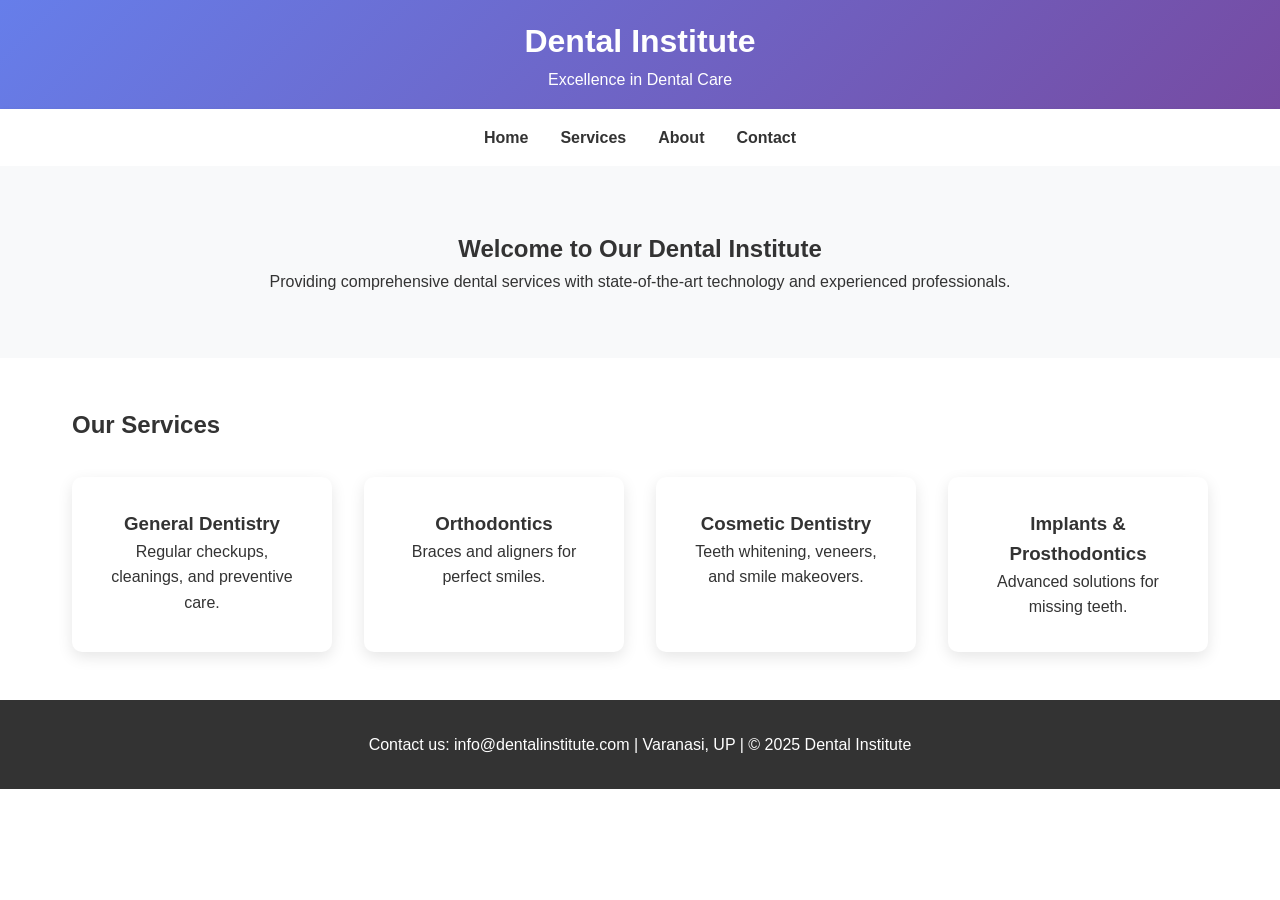
==== index.html @ cafbfbe1 "Create index.html" ====
<!DOCTYPE html>
<html lang="en">
<head>
    <meta charset="UTF-8">
    <meta name="viewport" content="width=device-width, initial-scale=1.0">
    <title>Dental Institute - Professional Care</title>
    <style>
        * { margin: 0; padding: 0; box-sizing: border-box; }
        body { font-family: Arial, sans-serif; line-height: 1.6; color: #333; }
        header { background: linear-gradient(135deg, #667eea 0%, #764ba2 100%); color: white; padding: 1rem 0; text-align: center; }
        nav { background: #fff; padding: 1rem; box-shadow: 0 2px 5px rgba(0,0,0,0.1); }
        nav ul { list-style: none; display: flex; justify-content: center; flex-wrap: wrap; }
        nav li { margin: 0 1rem; }
        nav a { color: #333; text-decoration: none; font-weight: bold; }
        .hero { background: #f8f9fa; padding: 4rem 2rem; text-align: center; }
        .services { padding: 3rem 2rem; max-width: 1200px; margin: 0 auto; }
        .service-grid { display: grid; grid-template-columns: repeat(auto-fit, minmax(250px, 1fr)); gap: 2rem; margin-top: 2rem; }
        .service-card { background: white; padding: 2rem; border-radius: 10px; box-shadow: 0 5px 15px rgba(0,0,0,0.1); text-align: center; }
        footer { background: #333; color: white; text-align: center; padding: 2rem; }
        @media (max-width: 768px) { nav ul { flex-direction: column; } }
    </style>
</head>
<body>
    <header>
        <h1>Dental Institute</h1>
        <p>Excellence in Dental Care</p>
    </header>
    <nav>
        <ul>
            <li><a href="#home">Home</a></li>
            <li><a href="#services">Services</a></li>
            <li><a href="#about">About</a></li>
            <li><a href="#contact">Contact</a></li>
        </ul>
    </nav>
    <section id="home" class="hero">
        <h2>Welcome to Our Dental Institute</h2>
        <p>Providing comprehensive dental services with state-of-the-art technology and experienced professionals.</p>
    </section>
    <section id="services" class="services">
        <h2>Our Services</h2>
        <div class="service-grid">
            <div class="service-card">
                <h3>General Dentistry</h3>
                <p>Regular checkups, cleanings, and preventive care.</p>
            </div>
            <div class="service-card">
                <h3>Orthodontics</h3>
                <p>Braces and aligners for perfect smiles.</p>
            </div>
            <div class="service-card">
                <h3>Cosmetic Dentistry</h3>
                <p>Teeth whitening, veneers, and smile makeovers.</p>
            </div>
            <div class="service-card">
                <h3>Implants & Prosthodontics</h3>
                <p>Advanced solutions for missing teeth.</p>
            </div>
        </div>
    </section>
    <footer id="contact">
        <p>Contact us: info@dentalinstitute.com | Varanasi, UP | &copy; 2025 Dental Institute</p>
    </footer>
</body>
</html>
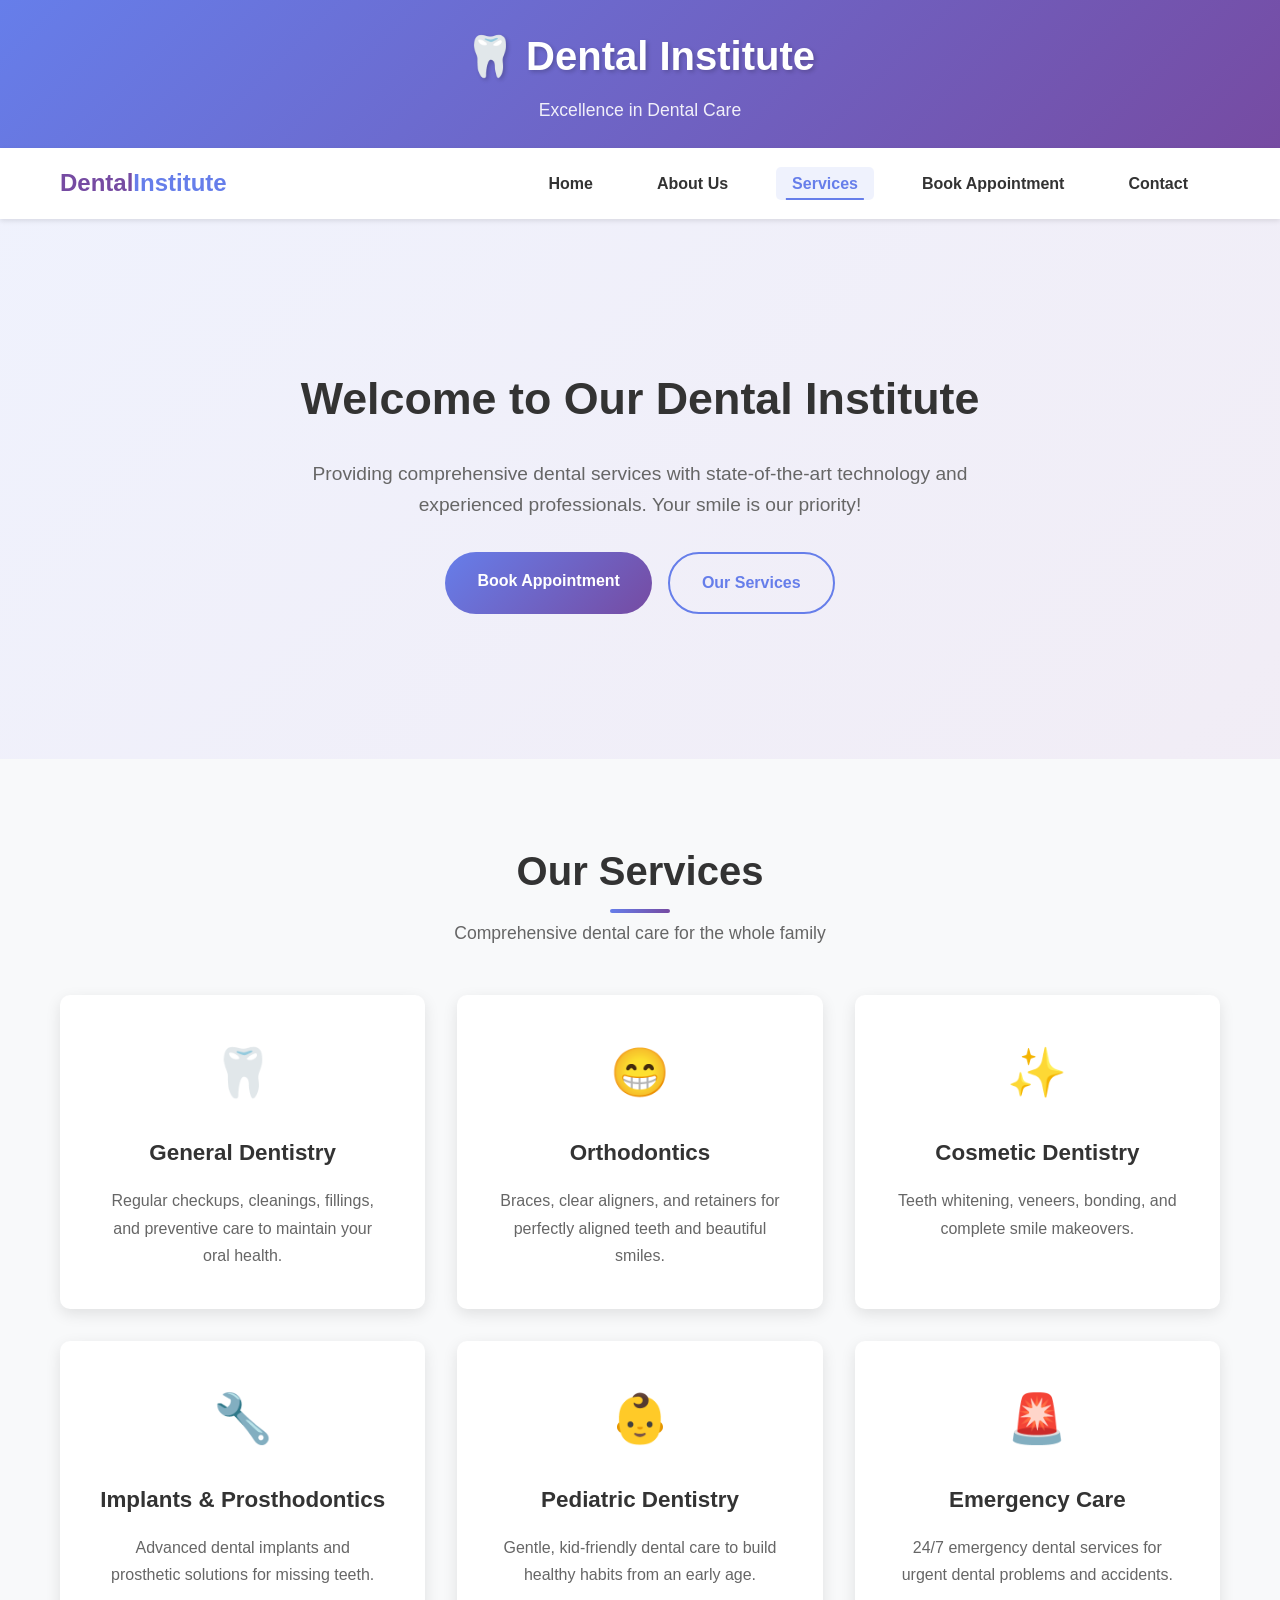
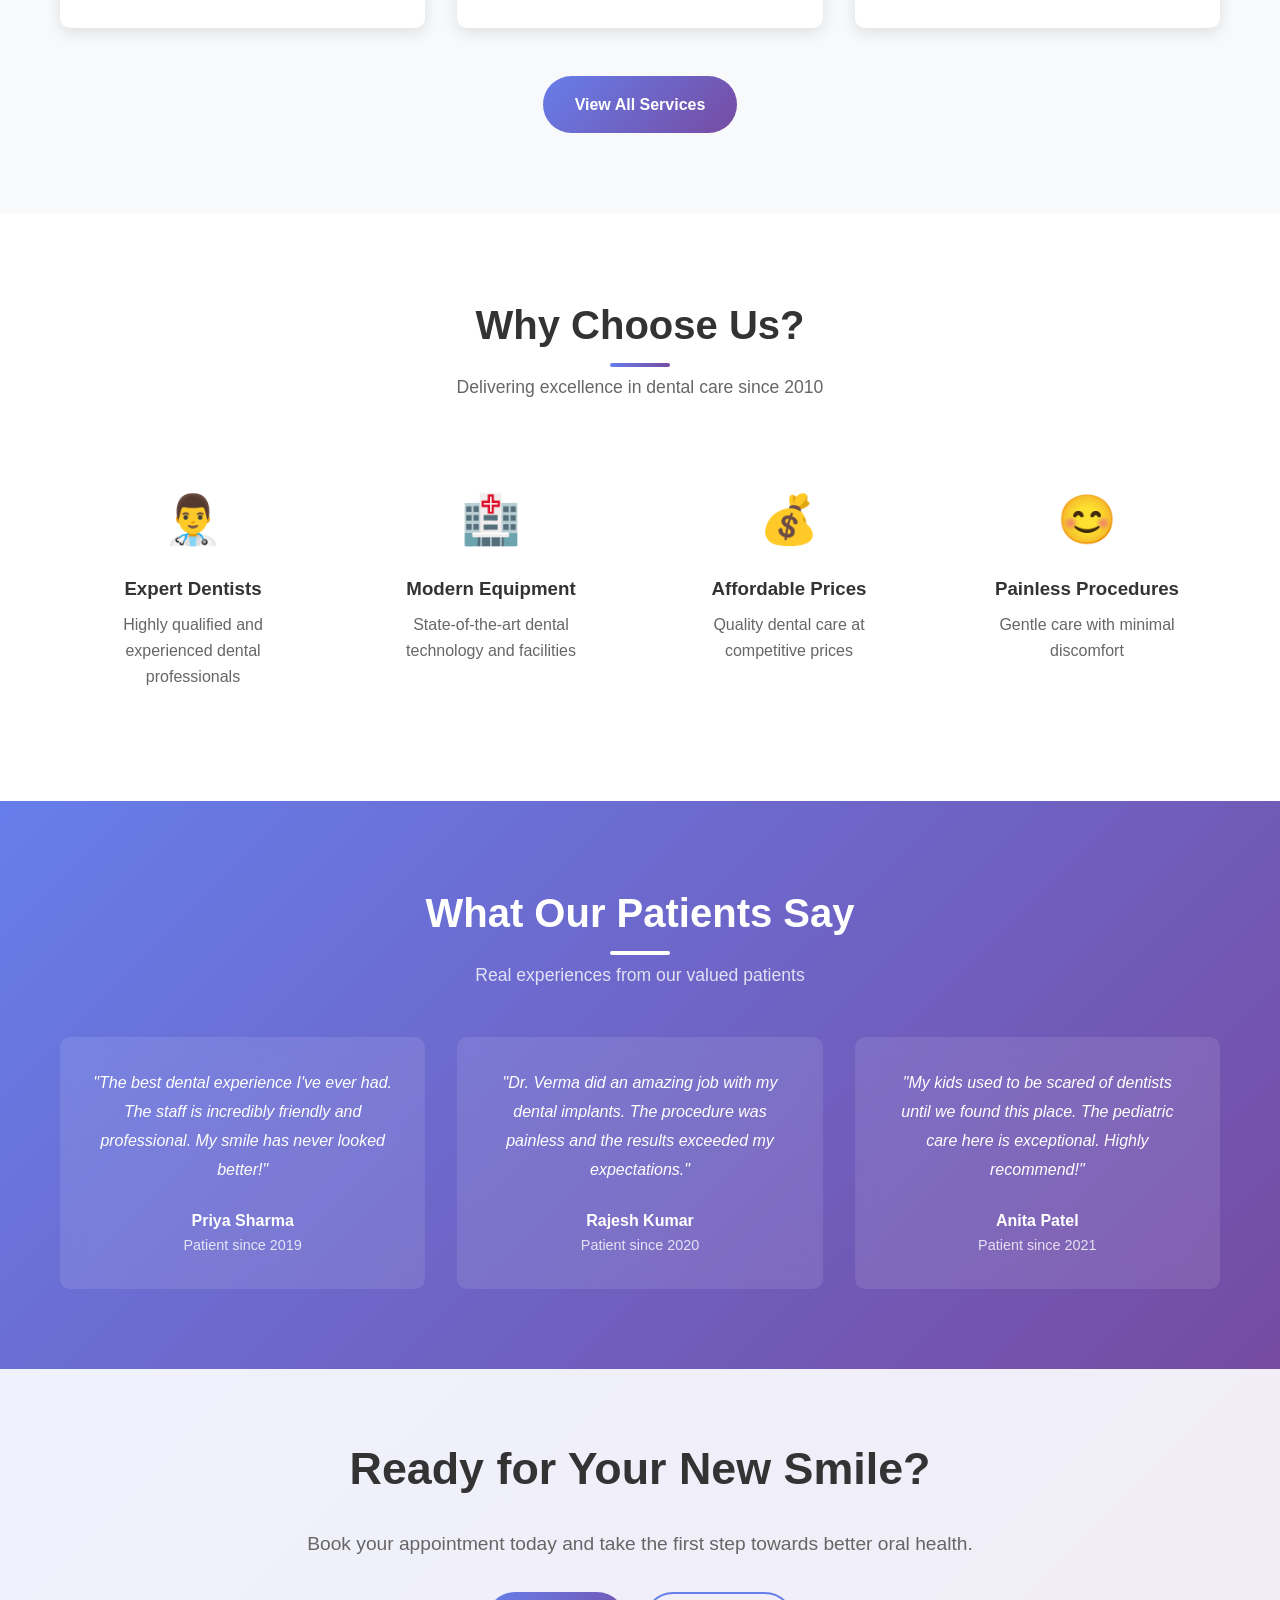
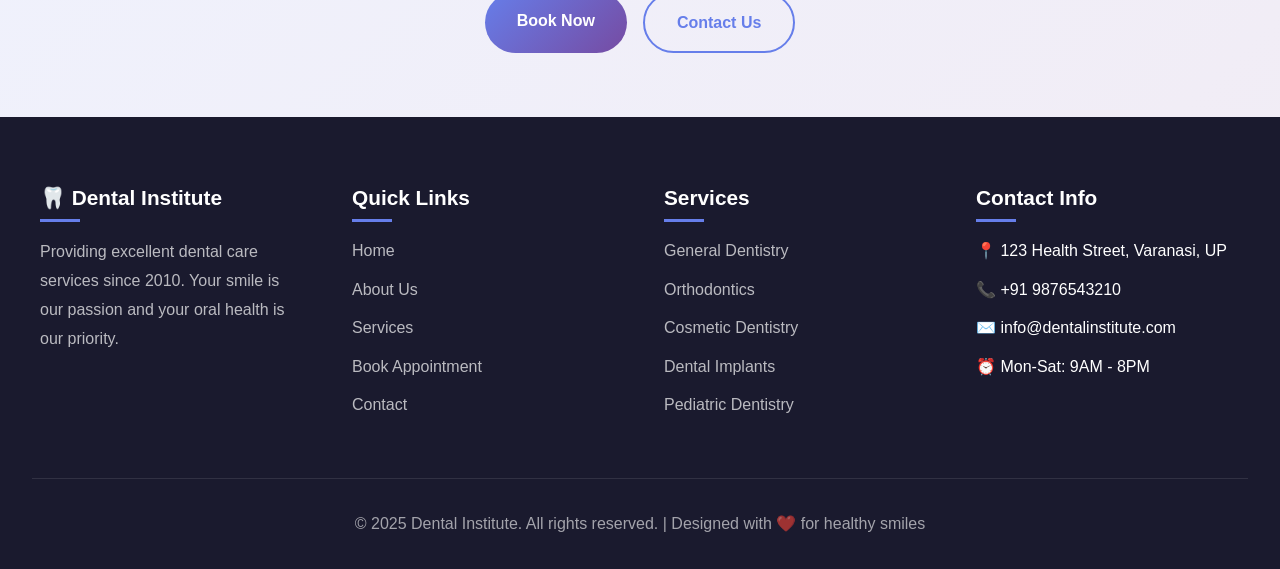
==== commit f9c33795: "feat: Build complete Dental Institute web application This commit adds the complete implementation o" ====
--- a/index.html
+++ b/index.html
@@ -3,63 +3,209 @@
 <head>
     <meta charset="UTF-8">
     <meta name="viewport" content="width=device-width, initial-scale=1.0">
+    <meta name="description" content="Dental Institute - Professional dental care services in Varanasi. Offering general dentistry, orthodontics, cosmetic dentistry, and more.">
+    <meta name="keywords" content="dental, dentist, dental care, teeth, orthodontics, Varanasi, dental clinic">
+    <meta name="author" content="Dental Institute">
     <title>Dental Institute - Professional Care</title>
-    <style>
-        * { margin: 0; padding: 0; box-sizing: border-box; }
-        body { font-family: Arial, sans-serif; line-height: 1.6; color: #333; }
-        header { background: linear-gradient(135deg, #667eea 0%, #764ba2 100%); color: white; padding: 1rem 0; text-align: center; }
-        nav { background: #fff; padding: 1rem; box-shadow: 0 2px 5px rgba(0,0,0,0.1); }
-        nav ul { list-style: none; display: flex; justify-content: center; flex-wrap: wrap; }
-        nav li { margin: 0 1rem; }
-        nav a { color: #333; text-decoration: none; font-weight: bold; }
-        .hero { background: #f8f9fa; padding: 4rem 2rem; text-align: center; }
-        .services { padding: 3rem 2rem; max-width: 1200px; margin: 0 auto; }
-        .service-grid { display: grid; grid-template-columns: repeat(auto-fit, minmax(250px, 1fr)); gap: 2rem; margin-top: 2rem; }
-        .service-card { background: white; padding: 2rem; border-radius: 10px; box-shadow: 0 5px 15px rgba(0,0,0,0.1); text-align: center; }
-        footer { background: #333; color: white; text-align: center; padding: 2rem; }
-        @media (max-width: 768px) { nav ul { flex-direction: column; } }
-    </style>
+    <link rel="icon" type="image/svg+xml" href="favicon.svg">
+    <link rel="stylesheet" href="css/style.css">
 </head>
 <body>
+    <!-- Header -->
     <header>
-        <h1>Dental Institute</h1>
-        <p>Excellence in Dental Care</p>
+        <div class="container">
+            <h1>🦷 Dental Institute</h1>
+            <p>Excellence in Dental Care</p>
+        </div>
     </header>
+
+    <!-- Navigation -->
     <nav>
-        <ul>
-            <li><a href="#home">Home</a></li>
-            <li><a href="#services">Services</a></li>
-            <li><a href="#about">About</a></li>
-            <li><a href="#contact">Contact</a></li>
-        </ul>
+        <div class="container">
+            <div class="nav-brand">
+                <span>Dental</span>Institute
+            </div>
+            <div class="menu-toggle">
+                <span></span>
+                <span></span>
+                <span></span>
+            </div>
+            <ul>
+                <li><a href="index.html" class="active">Home</a></li>
+                <li><a href="about.html">About Us</a></li>
+                <li><a href="services.html">Services</a></li>
+                <li><a href="appointments.html">Book Appointment</a></li>
+                <li><a href="contact.html">Contact</a></li>
+            </ul>
+        </div>
     </nav>
+
+    <!-- Hero Section -->
     <section id="home" class="hero">
         <h2>Welcome to Our Dental Institute</h2>
-        <p>Providing comprehensive dental services with state-of-the-art technology and experienced professionals.</p>
-    </section>
+        <p>Providing comprehensive dental services with state-of-the-art technology and experienced professionals. Your smile is our priority!</p>
+        <div class="hero-buttons">
+            <a href="appointments.html" class="btn btn-primary">Book Appointment</a>
+            <a href="services.html" class="btn btn-secondary">Our Services</a>
+        </div>
+    </section>
+
+    <!-- Services Preview -->
     <section id="services" class="services">
-        <h2>Our Services</h2>
-        <div class="service-grid">
-            <div class="service-card">
-                <h3>General Dentistry</h3>
-                <p>Regular checkups, cleanings, and preventive care.</p>
-            </div>
-            <div class="service-card">
-                <h3>Orthodontics</h3>
-                <p>Braces and aligners for perfect smiles.</p>
-            </div>
-            <div class="service-card">
-                <h3>Cosmetic Dentistry</h3>
-                <p>Teeth whitening, veneers, and smile makeovers.</p>
-            </div>
-            <div class="service-card">
-                <h3>Implants & Prosthodontics</h3>
-                <p>Advanced solutions for missing teeth.</p>
-            </div>
-        </div>
-    </section>
-    <footer id="contact">
-        <p>Contact us: info@dentalinstitute.com | Varanasi, UP | &copy; 2025 Dental Institute</p>
+        <div class="container">
+            <div class="section-title">
+                <h2>Our Services</h2>
+                <p>Comprehensive dental care for the whole family</p>
+            </div>
+            <div class="service-grid">
+                <div class="service-card animate-on-scroll">
+                    <div class="service-icon">🦷</div>
+                    <h3>General Dentistry</h3>
+                    <p>Regular checkups, cleanings, fillings, and preventive care to maintain your oral health.</p>
+                </div>
+                <div class="service-card animate-on-scroll">
+                    <div class="service-icon">😁</div>
+                    <h3>Orthodontics</h3>
+                    <p>Braces, clear aligners, and retainers for perfectly aligned teeth and beautiful smiles.</p>
+                </div>
+                <div class="service-card animate-on-scroll">
+                    <div class="service-icon">✨</div>
+                    <h3>Cosmetic Dentistry</h3>
+                    <p>Teeth whitening, veneers, bonding, and complete smile makeovers.</p>
+                </div>
+                <div class="service-card animate-on-scroll">
+                    <div class="service-icon">🔧</div>
+                    <h3>Implants & Prosthodontics</h3>
+                    <p>Advanced dental implants and prosthetic solutions for missing teeth.</p>
+                </div>
+                <div class="service-card animate-on-scroll">
+                    <div class="service-icon">👶</div>
+                    <h3>Pediatric Dentistry</h3>
+                    <p>Gentle, kid-friendly dental care to build healthy habits from an early age.</p>
+                </div>
+                <div class="service-card animate-on-scroll">
+                    <div class="service-icon">🚨</div>
+                    <h3>Emergency Care</h3>
+                    <p>24/7 emergency dental services for urgent dental problems and accidents.</p>
+                </div>
+            </div>
+            <div class="text-center mt-3">
+                <a href="services.html" class="btn btn-primary">View All Services</a>
+            </div>
+        </div>
+    </section>
+
+    <!-- Features Section -->
+    <section class="features">
+        <div class="container">
+            <div class="section-title">
+                <h2>Why Choose Us?</h2>
+                <p>Delivering excellence in dental care since 2010</p>
+            </div>
+            <div class="features-grid">
+                <div class="feature-item animate-on-scroll">
+                    <div class="feature-icon">👨‍⚕️</div>
+                    <h3>Expert Dentists</h3>
+                    <p>Highly qualified and experienced dental professionals</p>
+                </div>
+                <div class="feature-item animate-on-scroll">
+                    <div class="feature-icon">🏥</div>
+                    <h3>Modern Equipment</h3>
+                    <p>State-of-the-art dental technology and facilities</p>
+                </div>
+                <div class="feature-item animate-on-scroll">
+                    <div class="feature-icon">💰</div>
+                    <h3>Affordable Prices</h3>
+                    <p>Quality dental care at competitive prices</p>
+                </div>
+                <div class="feature-item animate-on-scroll">
+                    <div class="feature-icon">😊</div>
+                    <h3>Painless Procedures</h3>
+                    <p>Gentle care with minimal discomfort</p>
+                </div>
+            </div>
+        </div>
+    </section>
+
+    <!-- Testimonials -->
+    <section class="testimonials">
+        <div class="container">
+            <div class="section-title">
+                <h2>What Our Patients Say</h2>
+                <p>Real experiences from our valued patients</p>
+            </div>
+            <div class="testimonial-grid">
+                <div class="testimonial-card animate-on-scroll">
+                    <p>"The best dental experience I've ever had. The staff is incredibly friendly and professional. My smile has never looked better!"</p>
+                    <div class="testimonial-author">Priya Sharma</div>
+                    <div class="testimonial-role">Patient since 2019</div>
+                </div>
+                <div class="testimonial-card animate-on-scroll">
+                    <p>"Dr. Verma did an amazing job with my dental implants. The procedure was painless and the results exceeded my expectations."</p>
+                    <div class="testimonial-author">Rajesh Kumar</div>
+                    <div class="testimonial-role">Patient since 2020</div>
+                </div>
+                <div class="testimonial-card animate-on-scroll">
+                    <p>"My kids used to be scared of dentists until we found this place. The pediatric care here is exceptional. Highly recommend!"</p>
+                    <div class="testimonial-author">Anita Patel</div>
+                    <div class="testimonial-role">Patient since 2021</div>
+                </div>
+            </div>
+        </div>
+    </section>
+
+    <!-- CTA Section -->
+    <section class="hero" style="min-height: auto; padding: 4rem 2rem;">
+        <h2>Ready for Your New Smile?</h2>
+        <p>Book your appointment today and take the first step towards better oral health.</p>
+        <div class="hero-buttons">
+            <a href="appointments.html" class="btn btn-primary">Book Now</a>
+            <a href="contact.html" class="btn btn-secondary">Contact Us</a>
+        </div>
+    </section>
+
+    <!-- Footer -->
+    <footer>
+        <div class="footer-content">
+            <div class="footer-section">
+                <h3>🦷 Dental Institute</h3>
+                <p>Providing excellent dental care services since 2010. Your smile is our passion and your oral health is our priority.</p>
+            </div>
+            <div class="footer-section">
+                <h3>Quick Links</h3>
+                <ul>
+                    <li><a href="index.html">Home</a></li>
+                    <li><a href="about.html">About Us</a></li>
+                    <li><a href="services.html">Services</a></li>
+                    <li><a href="appointments.html">Book Appointment</a></li>
+                    <li><a href="contact.html">Contact</a></li>
+                </ul>
+            </div>
+            <div class="footer-section">
+                <h3>Services</h3>
+                <ul>
+                    <li><a href="services.html">General Dentistry</a></li>
+                    <li><a href="services.html">Orthodontics</a></li>
+                    <li><a href="services.html">Cosmetic Dentistry</a></li>
+                    <li><a href="services.html">Dental Implants</a></li>
+                    <li><a href="services.html">Pediatric Dentistry</a></li>
+                </ul>
+            </div>
+            <div class="footer-section">
+                <h3>Contact Info</h3>
+                <ul>
+                    <li>📍 123 Health Street, Varanasi, UP</li>
+                    <li>📞 +91 9876543210</li>
+                    <li>✉️ info@dentalinstitute.com</li>
+                    <li>⏰ Mon-Sat: 9AM - 8PM</li>
+                </ul>
+            </div>
+        </div>
+        <div class="footer-bottom">
+            <p>&copy; 2025 Dental Institute. All rights reserved. | Designed with ❤️ for healthy smiles</p>
+        </div>
     </footer>
+
+    <script src="js/script.js"></script>
 </body>
 </html>
--- a/css/style.css
+++ b/css/style.css
@@ -0,0 +1,1081 @@
+/* ===========================================
+   Dental Institute - Main Stylesheet
+   =========================================== */
+
+/* CSS Variables */
+:root {
+    --primary-color: #667eea;
+    --secondary-color: #764ba2;
+    --accent-color: #00d4aa;
+    --text-dark: #333;
+    --text-light: #666;
+    --bg-light: #f8f9fa;
+    --bg-white: #ffffff;
+    --shadow: 0 5px 15px rgba(0, 0, 0, 0.1);
+    --shadow-hover: 0 10px 30px rgba(0, 0, 0, 0.15);
+    --transition: all 0.3s ease;
+    --border-radius: 10px;
+}
+
+/* Reset & Base Styles */
+* {
+    margin: 0;
+    padding: 0;
+    box-sizing: border-box;
+}
+
+html {
+    scroll-behavior: smooth;
+}
+
+body {
+    font-family: 'Segoe UI', Tahoma, Geneva, Verdana, sans-serif;
+    line-height: 1.6;
+    color: var(--text-dark);
+    background-color: var(--bg-white);
+}
+
+a {
+    text-decoration: none;
+    color: inherit;
+    transition: var(--transition);
+}
+
+ul {
+    list-style: none;
+}
+
+img {
+    max-width: 100%;
+    height: auto;
+}
+
+/* Container */
+.container {
+    max-width: 1200px;
+    margin: 0 auto;
+    padding: 0 20px;
+}
+
+/* ===========================================
+   Header & Navigation
+   =========================================== */
+header {
+    background: linear-gradient(135deg, var(--primary-color) 0%, var(--secondary-color) 100%);
+    color: white;
+    padding: 1.5rem 0;
+    text-align: center;
+    position: relative;
+}
+
+header h1 {
+    font-size: 2.5rem;
+    margin-bottom: 0.5rem;
+    text-shadow: 2px 2px 4px rgba(0, 0, 0, 0.2);
+}
+
+header p {
+    font-size: 1.1rem;
+    opacity: 0.9;
+}
+
+/* Navigation */
+nav {
+    background: var(--bg-white);
+    padding: 1rem 0;
+    box-shadow: var(--shadow);
+    position: sticky;
+    top: 0;
+    z-index: 1000;
+}
+
+nav .container {
+    display: flex;
+    justify-content: space-between;
+    align-items: center;
+}
+
+.nav-brand {
+    font-size: 1.5rem;
+    font-weight: bold;
+    color: var(--primary-color);
+}
+
+.nav-brand span {
+    color: var(--secondary-color);
+}
+
+nav ul {
+    display: flex;
+    justify-content: center;
+    align-items: center;
+    flex-wrap: wrap;
+}
+
+nav li {
+    margin: 0 1rem;
+}
+
+nav a {
+    color: var(--text-dark);
+    font-weight: 600;
+    padding: 0.5rem 1rem;
+    border-radius: 5px;
+    position: relative;
+}
+
+nav a:hover,
+nav a.active {
+    color: var(--primary-color);
+    background-color: rgba(102, 126, 234, 0.1);
+}
+
+nav a::after {
+    content: '';
+    position: absolute;
+    bottom: 0;
+    left: 50%;
+    transform: translateX(-50%);
+    width: 0;
+    height: 2px;
+    background: var(--primary-color);
+    transition: var(--transition);
+}
+
+nav a:hover::after,
+nav a.active::after {
+    width: 80%;
+}
+
+/* Mobile Menu Toggle */
+.menu-toggle {
+    display: none;
+    flex-direction: column;
+    cursor: pointer;
+    padding: 0.5rem;
+}
+
+.menu-toggle span {
+    width: 25px;
+    height: 3px;
+    background: var(--text-dark);
+    margin: 2px 0;
+    transition: var(--transition);
+    border-radius: 2px;
+}
+
+/* ===========================================
+   Hero Section
+   =========================================== */
+.hero {
+    background: linear-gradient(135deg, rgba(102, 126, 234, 0.1) 0%, rgba(118, 75, 162, 0.1) 100%);
+    padding: 5rem 2rem;
+    text-align: center;
+    min-height: 60vh;
+    display: flex;
+    flex-direction: column;
+    justify-content: center;
+    align-items: center;
+}
+
+.hero h2 {
+    font-size: 2.8rem;
+    color: var(--text-dark);
+    margin-bottom: 1.5rem;
+}
+
+.hero p {
+    font-size: 1.2rem;
+    color: var(--text-light);
+    max-width: 700px;
+    margin-bottom: 2rem;
+}
+
+.hero-buttons {
+    display: flex;
+    gap: 1rem;
+    flex-wrap: wrap;
+    justify-content: center;
+}
+
+/* ===========================================
+   Buttons
+   =========================================== */
+.btn {
+    display: inline-block;
+    padding: 1rem 2rem;
+    border-radius: 50px;
+    font-weight: 600;
+    font-size: 1rem;
+    cursor: pointer;
+    transition: var(--transition);
+    border: none;
+    text-align: center;
+}
+
+.btn-primary {
+    background: linear-gradient(135deg, var(--primary-color) 0%, var(--secondary-color) 100%);
+    color: white;
+}
+
+.btn-primary:hover {
+    transform: translateY(-3px);
+    box-shadow: 0 10px 20px rgba(102, 126, 234, 0.4);
+}
+
+.btn-secondary {
+    background: transparent;
+    color: var(--primary-color);
+    border: 2px solid var(--primary-color);
+}
+
+.btn-secondary:hover {
+    background: var(--primary-color);
+    color: white;
+}
+
+.btn-accent {
+    background: var(--accent-color);
+    color: white;
+}
+
+.btn-accent:hover {
+    transform: translateY(-3px);
+    box-shadow: 0 10px 20px rgba(0, 212, 170, 0.4);
+}
+
+/* ===========================================
+   Sections
+   =========================================== */
+section {
+    padding: 5rem 2rem;
+}
+
+.section-title {
+    text-align: center;
+    margin-bottom: 3rem;
+}
+
+.section-title h2 {
+    font-size: 2.5rem;
+    color: var(--text-dark);
+    margin-bottom: 1rem;
+    position: relative;
+    display: inline-block;
+}
+
+.section-title h2::after {
+    content: '';
+    position: absolute;
+    bottom: -10px;
+    left: 50%;
+    transform: translateX(-50%);
+    width: 60px;
+    height: 4px;
+    background: linear-gradient(90deg, var(--primary-color), var(--secondary-color));
+    border-radius: 2px;
+}
+
+.section-title p {
+    color: var(--text-light);
+    font-size: 1.1rem;
+}
+
+/* ===========================================
+   Services Section
+   =========================================== */
+.services {
+    background: var(--bg-light);
+}
+
+.service-grid {
+    display: grid;
+    grid-template-columns: repeat(auto-fit, minmax(280px, 1fr));
+    gap: 2rem;
+    margin-top: 2rem;
+}
+
+.service-card {
+    background: var(--bg-white);
+    padding: 2.5rem;
+    border-radius: var(--border-radius);
+    box-shadow: var(--shadow);
+    text-align: center;
+    transition: var(--transition);
+    position: relative;
+    overflow: hidden;
+}
+
+.service-card::before {
+    content: '';
+    position: absolute;
+    top: 0;
+    left: 0;
+    width: 100%;
+    height: 4px;
+    background: linear-gradient(90deg, var(--primary-color), var(--secondary-color));
+    transform: scaleX(0);
+    transition: var(--transition);
+}
+
+.service-card:hover {
+    transform: translateY(-10px);
+    box-shadow: var(--shadow-hover);
+}
+
+.service-card:hover::before {
+    transform: scaleX(1);
+}
+
+.service-icon {
+    font-size: 3rem;
+    margin-bottom: 1.5rem;
+    display: inline-block;
+}
+
+.service-card h3 {
+    color: var(--text-dark);
+    margin-bottom: 1rem;
+    font-size: 1.4rem;
+}
+
+.service-card p {
+    color: var(--text-light);
+    line-height: 1.7;
+}
+
+/* ===========================================
+   About Section
+   =========================================== */
+.about {
+    background: var(--bg-white);
+}
+
+.about-content {
+    display: grid;
+    grid-template-columns: 1fr 1fr;
+    gap: 4rem;
+    align-items: center;
+}
+
+.about-text h3 {
+    color: var(--primary-color);
+    font-size: 1.2rem;
+    margin-bottom: 0.5rem;
+}
+
+.about-text h2 {
+    font-size: 2.2rem;
+    color: var(--text-dark);
+    margin-bottom: 1.5rem;
+}
+
+.about-text p {
+    color: var(--text-light);
+    margin-bottom: 1rem;
+    line-height: 1.8;
+}
+
+.about-image {
+    position: relative;
+}
+
+.about-image img {
+    border-radius: var(--border-radius);
+    box-shadow: var(--shadow);
+}
+
+.about-stats {
+    display: grid;
+    grid-template-columns: repeat(3, 1fr);
+    gap: 2rem;
+    margin-top: 2rem;
+}
+
+.stat-item {
+    text-align: center;
+}
+
+.stat-number {
+    font-size: 2.5rem;
+    font-weight: bold;
+    color: var(--primary-color);
+}
+
+.stat-label {
+    color: var(--text-light);
+    font-size: 0.9rem;
+}
+
+/* ===========================================
+   Team Section
+   =========================================== */
+.team-grid {
+    display: grid;
+    grid-template-columns: repeat(auto-fit, minmax(280px, 1fr));
+    gap: 2rem;
+}
+
+.team-card {
+    background: var(--bg-white);
+    border-radius: var(--border-radius);
+    box-shadow: var(--shadow);
+    overflow: hidden;
+    transition: var(--transition);
+}
+
+.team-card:hover {
+    transform: translateY(-10px);
+    box-shadow: var(--shadow-hover);
+}
+
+.team-image {
+    height: 250px;
+    background: linear-gradient(135deg, var(--primary-color), var(--secondary-color));
+    display: flex;
+    align-items: center;
+    justify-content: center;
+    font-size: 5rem;
+    color: white;
+}
+
+.team-info {
+    padding: 1.5rem;
+    text-align: center;
+}
+
+.team-info h3 {
+    color: var(--text-dark);
+    margin-bottom: 0.5rem;
+}
+
+.team-info .role {
+    color: var(--primary-color);
+    font-weight: 600;
+    margin-bottom: 1rem;
+}
+
+.team-info p {
+    color: var(--text-light);
+    font-size: 0.95rem;
+}
+
+/* ===========================================
+   Appointment Form
+   =========================================== */
+.appointment-section {
+    background: linear-gradient(135deg, rgba(102, 126, 234, 0.05) 0%, rgba(118, 75, 162, 0.05) 100%);
+}
+
+.form-container {
+    max-width: 700px;
+    margin: 0 auto;
+    background: var(--bg-white);
+    padding: 3rem;
+    border-radius: var(--border-radius);
+    box-shadow: var(--shadow);
+}
+
+.form-group {
+    margin-bottom: 1.5rem;
+}
+
+.form-group label {
+    display: block;
+    margin-bottom: 0.5rem;
+    font-weight: 600;
+    color: var(--text-dark);
+}
+
+.form-group input,
+.form-group select,
+.form-group textarea {
+    width: 100%;
+    padding: 1rem;
+    border: 2px solid #e0e0e0;
+    border-radius: 8px;
+    font-size: 1rem;
+    transition: var(--transition);
+    font-family: inherit;
+}
+
+.form-group input:focus,
+.form-group select:focus,
+.form-group textarea:focus {
+    outline: none;
+    border-color: var(--primary-color);
+    box-shadow: 0 0 0 3px rgba(102, 126, 234, 0.1);
+}
+
+.form-group textarea {
+    resize: vertical;
+    min-height: 120px;
+}
+
+.form-row {
+    display: grid;
+    grid-template-columns: 1fr 1fr;
+    gap: 1rem;
+}
+
+.form-submit {
+    text-align: center;
+    margin-top: 2rem;
+}
+
+/* ===========================================
+   Contact Section
+   =========================================== */
+.contact-section {
+    background: var(--bg-light);
+}
+
+.contact-content {
+    display: grid;
+    grid-template-columns: 1fr 1fr;
+    gap: 4rem;
+}
+
+.contact-info h3 {
+    font-size: 1.8rem;
+    color: var(--text-dark);
+    margin-bottom: 1.5rem;
+}
+
+.contact-info p {
+    color: var(--text-light);
+    margin-bottom: 2rem;
+    line-height: 1.8;
+}
+
+.contact-details {
+    margin-bottom: 2rem;
+}
+
+.contact-item {
+    display: flex;
+    align-items: flex-start;
+    margin-bottom: 1.5rem;
+}
+
+.contact-icon {
+    font-size: 1.5rem;
+    margin-right: 1rem;
+    color: var(--primary-color);
+}
+
+.contact-text h4 {
+    color: var(--text-dark);
+    margin-bottom: 0.3rem;
+}
+
+.contact-text p {
+    margin: 0;
+    color: var(--text-light);
+}
+
+.contact-form {
+    background: var(--bg-white);
+    padding: 2.5rem;
+    border-radius: var(--border-radius);
+    box-shadow: var(--shadow);
+}
+
+.social-links {
+    display: flex;
+    gap: 1rem;
+    margin-top: 1.5rem;
+}
+
+.social-link {
+    width: 45px;
+    height: 45px;
+    display: flex;
+    align-items: center;
+    justify-content: center;
+    background: var(--bg-white);
+    border-radius: 50%;
+    font-size: 1.2rem;
+    box-shadow: var(--shadow);
+    transition: var(--transition);
+}
+
+.social-link:hover {
+    background: var(--primary-color);
+    color: white;
+    transform: translateY(-3px);
+}
+
+/* ===========================================
+   Map Container
+   =========================================== */
+.map-container {
+    margin-top: 3rem;
+    border-radius: var(--border-radius);
+    overflow: hidden;
+    box-shadow: var(--shadow);
+}
+
+.map-container iframe {
+    width: 100%;
+    height: 400px;
+    border: none;
+}
+
+/* ===========================================
+   Features Section
+   =========================================== */
+.features {
+    background: var(--bg-white);
+}
+
+.features-grid {
+    display: grid;
+    grid-template-columns: repeat(auto-fit, minmax(250px, 1fr));
+    gap: 2rem;
+}
+
+.feature-item {
+    text-align: center;
+    padding: 2rem;
+}
+
+.feature-icon {
+    font-size: 3rem;
+    margin-bottom: 1rem;
+}
+
+.feature-item h3 {
+    color: var(--text-dark);
+    margin-bottom: 0.5rem;
+}
+
+.feature-item p {
+    color: var(--text-light);
+}
+
+/* ===========================================
+   Testimonials
+   =========================================== */
+.testimonials {
+    background: linear-gradient(135deg, var(--primary-color) 0%, var(--secondary-color) 100%);
+    color: white;
+}
+
+.testimonials .section-title h2 {
+    color: white;
+}
+
+.testimonials .section-title h2::after {
+    background: white;
+}
+
+.testimonials .section-title p {
+    color: rgba(255, 255, 255, 0.8);
+}
+
+.testimonial-grid {
+    display: grid;
+    grid-template-columns: repeat(auto-fit, minmax(300px, 1fr));
+    gap: 2rem;
+}
+
+.testimonial-card {
+    background: rgba(255, 255, 255, 0.1);
+    backdrop-filter: blur(10px);
+    padding: 2rem;
+    border-radius: var(--border-radius);
+    text-align: center;
+}
+
+.testimonial-card p {
+    font-style: italic;
+    margin-bottom: 1.5rem;
+    line-height: 1.8;
+}
+
+.testimonial-author {
+    font-weight: bold;
+}
+
+.testimonial-role {
+    font-size: 0.9rem;
+    opacity: 0.8;
+}
+
+/* ===========================================
+   Patient Portal
+   =========================================== */
+.portal-section {
+    background: var(--bg-light);
+}
+
+.portal-grid {
+    display: grid;
+    grid-template-columns: repeat(auto-fit, minmax(300px, 1fr));
+    gap: 2rem;
+}
+
+.portal-card {
+    background: var(--bg-white);
+    padding: 2rem;
+    border-radius: var(--border-radius);
+    box-shadow: var(--shadow);
+}
+
+.portal-card h3 {
+    color: var(--text-dark);
+    margin-bottom: 1rem;
+    display: flex;
+    align-items: center;
+    gap: 0.5rem;
+}
+
+.appointment-list {
+    margin-top: 1rem;
+}
+
+.appointment-item {
+    padding: 1rem;
+    background: var(--bg-light);
+    border-radius: 8px;
+    margin-bottom: 1rem;
+    border-left: 4px solid var(--primary-color);
+}
+
+.appointment-item .date {
+    font-weight: bold;
+    color: var(--primary-color);
+}
+
+.appointment-item .service {
+    color: var(--text-dark);
+    margin: 0.5rem 0;
+}
+
+.appointment-item .status {
+    font-size: 0.9rem;
+    color: var(--accent-color);
+}
+
+/* ===========================================
+   Footer
+   =========================================== */
+footer {
+    background: #1a1a2e;
+    color: white;
+    padding: 4rem 2rem 2rem;
+}
+
+.footer-content {
+    display: grid;
+    grid-template-columns: repeat(auto-fit, minmax(250px, 1fr));
+    gap: 3rem;
+    max-width: 1200px;
+    margin: 0 auto;
+}
+
+.footer-section h3 {
+    color: white;
+    margin-bottom: 1.5rem;
+    font-size: 1.3rem;
+    position: relative;
+}
+
+.footer-section h3::after {
+    content: '';
+    position: absolute;
+    bottom: -8px;
+    left: 0;
+    width: 40px;
+    height: 3px;
+    background: var(--primary-color);
+}
+
+.footer-section p {
+    color: rgba(255, 255, 255, 0.7);
+    line-height: 1.8;
+}
+
+.footer-section ul li {
+    margin-bottom: 0.8rem;
+}
+
+.footer-section ul a {
+    color: rgba(255, 255, 255, 0.7);
+    transition: var(--transition);
+}
+
+.footer-section ul a:hover {
+    color: var(--primary-color);
+    padding-left: 5px;
+}
+
+.footer-bottom {
+    border-top: 1px solid rgba(255, 255, 255, 0.1);
+    margin-top: 3rem;
+    padding-top: 2rem;
+    text-align: center;
+    color: rgba(255, 255, 255, 0.6);
+}
+
+/* ===========================================
+   Alert & Notification
+   =========================================== */
+.alert {
+    padding: 1rem 1.5rem;
+    border-radius: 8px;
+    margin-bottom: 1rem;
+    display: none;
+}
+
+.alert-success {
+    background: #d4edda;
+    color: #155724;
+    border: 1px solid #c3e6cb;
+}
+
+.alert-error {
+    background: #f8d7da;
+    color: #721c24;
+    border: 1px solid #f5c6cb;
+}
+
+.alert.show {
+    display: block;
+    animation: slideDown 0.3s ease;
+}
+
+@keyframes slideDown {
+    from {
+        opacity: 0;
+        transform: translateY(-10px);
+    }
+    to {
+        opacity: 1;
+        transform: translateY(0);
+    }
+}
+
+/* ===========================================
+   Loading Spinner
+   =========================================== */
+.spinner {
+    display: inline-block;
+    width: 20px;
+    height: 20px;
+    border: 3px solid rgba(255, 255, 255, 0.3);
+    border-radius: 50%;
+    border-top-color: white;
+    animation: spin 1s ease-in-out infinite;
+}
+
+@keyframes spin {
+    to {
+        transform: rotate(360deg);
+    }
+}
+
+/* ===========================================
+   Responsive Design
+   =========================================== */
+@media (max-width: 992px) {
+    .about-content,
+    .contact-content {
+        grid-template-columns: 1fr;
+        gap: 2rem;
+    }
+    
+    .about-image {
+        order: -1;
+    }
+}
+
+@media (max-width: 768px) {
+    header h1 {
+        font-size: 2rem;
+    }
+    
+    .hero h2 {
+        font-size: 2rem;
+    }
+    
+    .hero p {
+        font-size: 1rem;
+    }
+    
+    nav .container {
+        flex-direction: column;
+    }
+    
+    nav ul {
+        flex-direction: column;
+        width: 100%;
+        display: none;
+    }
+    
+    nav ul.active {
+        display: flex;
+    }
+    
+    nav li {
+        margin: 0.5rem 0;
+        width: 100%;
+        text-align: center;
+    }
+    
+    .menu-toggle {
+        display: flex;
+        position: absolute;
+        right: 20px;
+        top: 50%;
+        transform: translateY(-50%);
+    }
+    
+    .menu-toggle.active span:nth-child(1) {
+        transform: rotate(45deg) translate(5px, 5px);
+    }
+    
+    .menu-toggle.active span:nth-child(2) {
+        opacity: 0;
+    }
+    
+    .menu-toggle.active span:nth-child(3) {
+        transform: rotate(-45deg) translate(5px, -5px);
+    }
+    
+    .form-row {
+        grid-template-columns: 1fr;
+    }
+    
+    .about-stats {
+        grid-template-columns: 1fr;
+        gap: 1rem;
+    }
+    
+    section {
+        padding: 3rem 1rem;
+    }
+    
+    .section-title h2 {
+        font-size: 1.8rem;
+    }
+}
+
+@media (max-width: 480px) {
+    header h1 {
+        font-size: 1.6rem;
+    }
+    
+    .hero h2 {
+        font-size: 1.6rem;
+    }
+    
+    .btn {
+        padding: 0.8rem 1.5rem;
+        font-size: 0.9rem;
+    }
+    
+    .hero-buttons {
+        flex-direction: column;
+        width: 100%;
+        padding: 0 1rem;
+    }
+    
+    .hero-buttons .btn {
+        width: 100%;
+    }
+}
+
+/* ===========================================
+   Animations
+   =========================================== */
+.fade-in {
+    animation: fadeIn 0.6s ease forwards;
+}
+
+@keyframes fadeIn {
+    from {
+        opacity: 0;
+        transform: translateY(20px);
+    }
+    to {
+        opacity: 1;
+        transform: translateY(0);
+    }
+}
+
+.slide-in-left {
+    animation: slideInLeft 0.6s ease forwards;
+}
+
+@keyframes slideInLeft {
+    from {
+        opacity: 0;
+        transform: translateX(-50px);
+    }
+    to {
+        opacity: 1;
+        transform: translateX(0);
+    }
+}
+
+.slide-in-right {
+    animation: slideInRight 0.6s ease forwards;
+}
+
+@keyframes slideInRight {
+    from {
+        opacity: 0;
+        transform: translateX(50px);
+    }
+    to {
+        opacity: 1;
+        transform: translateX(0);
+    }
+}
+
+/* Scroll Animation Classes */
+.animate-on-scroll {
+    opacity: 0;
+    transform: translateY(30px);
+    transition: opacity 0.6s ease, transform 0.6s ease;
+}
+
+.animate-on-scroll.visible {
+    opacity: 1;
+    transform: translateY(0);
+}
+
+/* ===========================================
+   Utility Classes
+   =========================================== */
+.text-center {
+    text-align: center;
+}
+
+.text-left {
+    text-align: left;
+}
+
+.text-right {
+    text-align: right;
+}
+
+.mt-1 { margin-top: 1rem; }
+.mt-2 { margin-top: 2rem; }
+.mt-3 { margin-top: 3rem; }
+.mb-1 { margin-bottom: 1rem; }
+.mb-2 { margin-bottom: 2rem; }
+.mb-3 { margin-bottom: 3rem; }
+.py-1 { padding-top: 1rem; padding-bottom: 1rem; }
+.py-2 { padding-top: 2rem; padding-bottom: 2rem; }
+.py-3 { padding-top: 3rem; padding-bottom: 3rem; }
+
+.hidden {
+    display: none;
+}
+
+.visible {
+    display: block;
+}
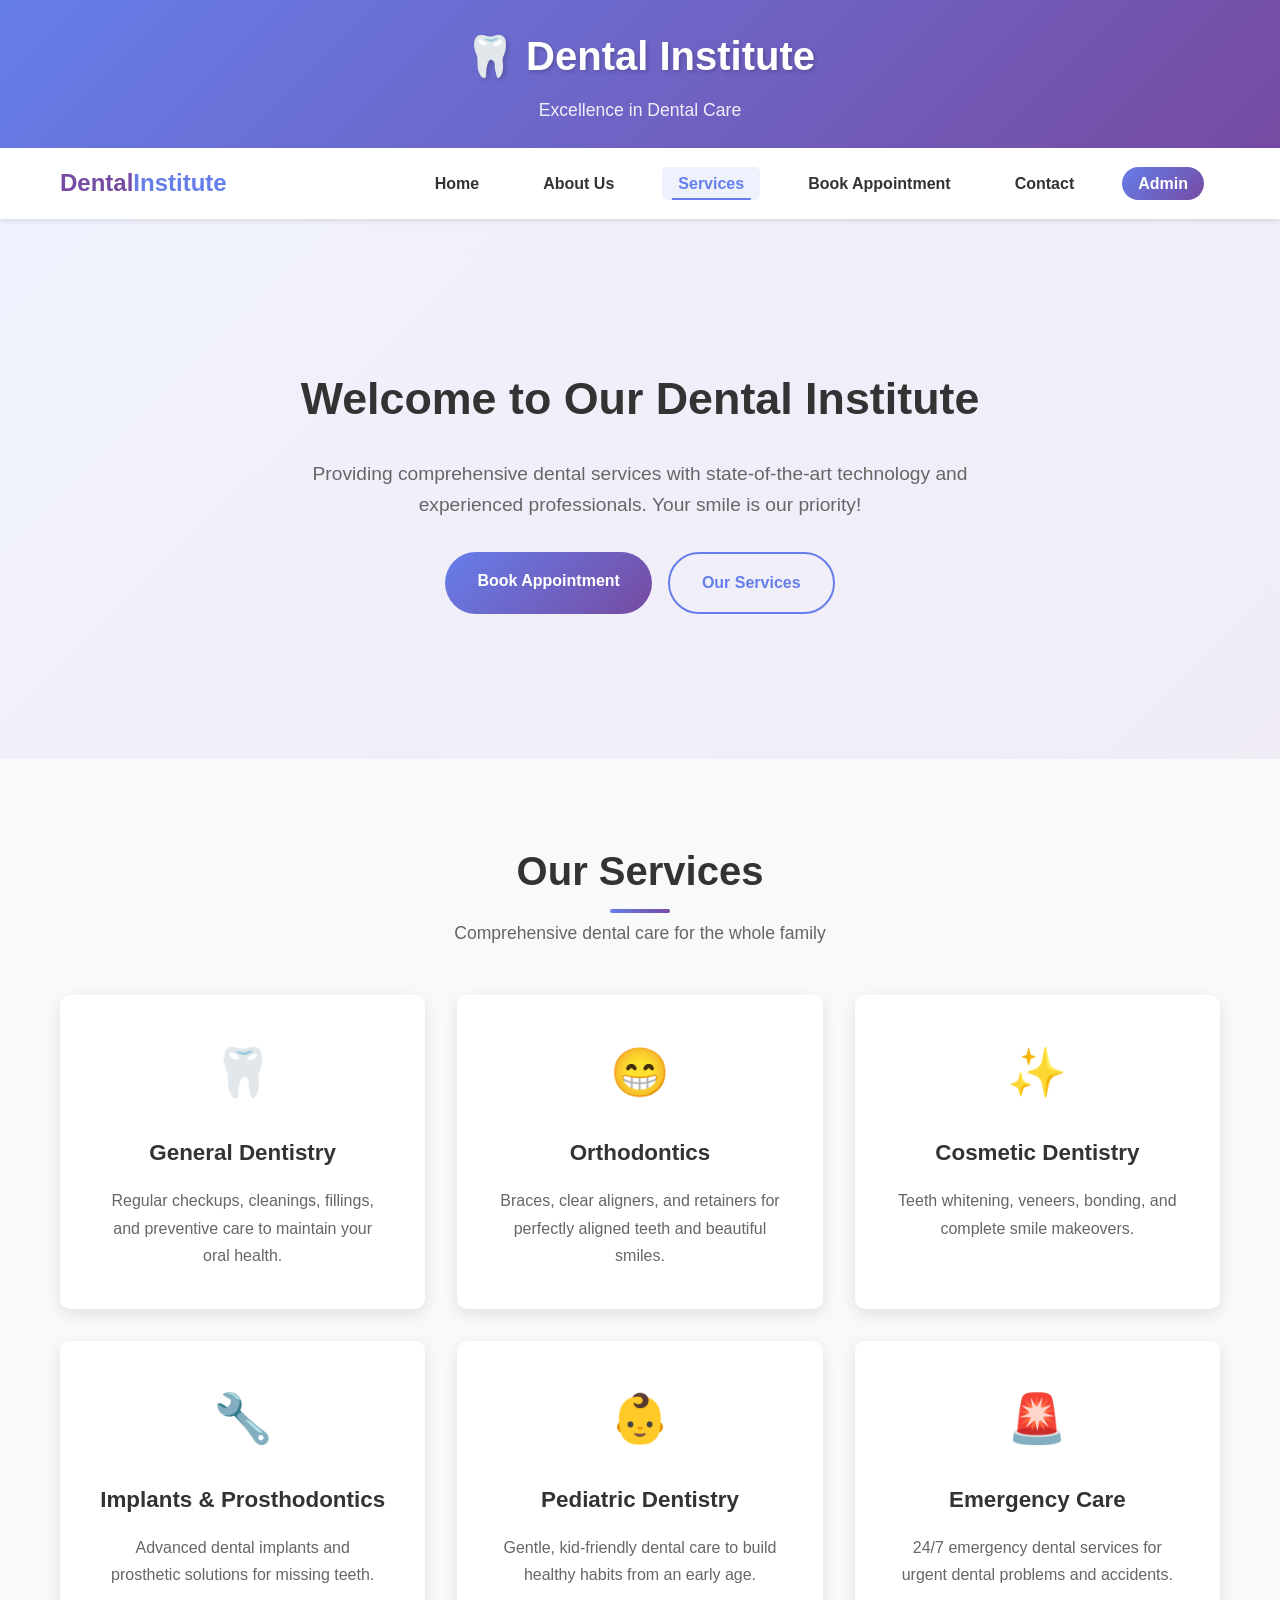
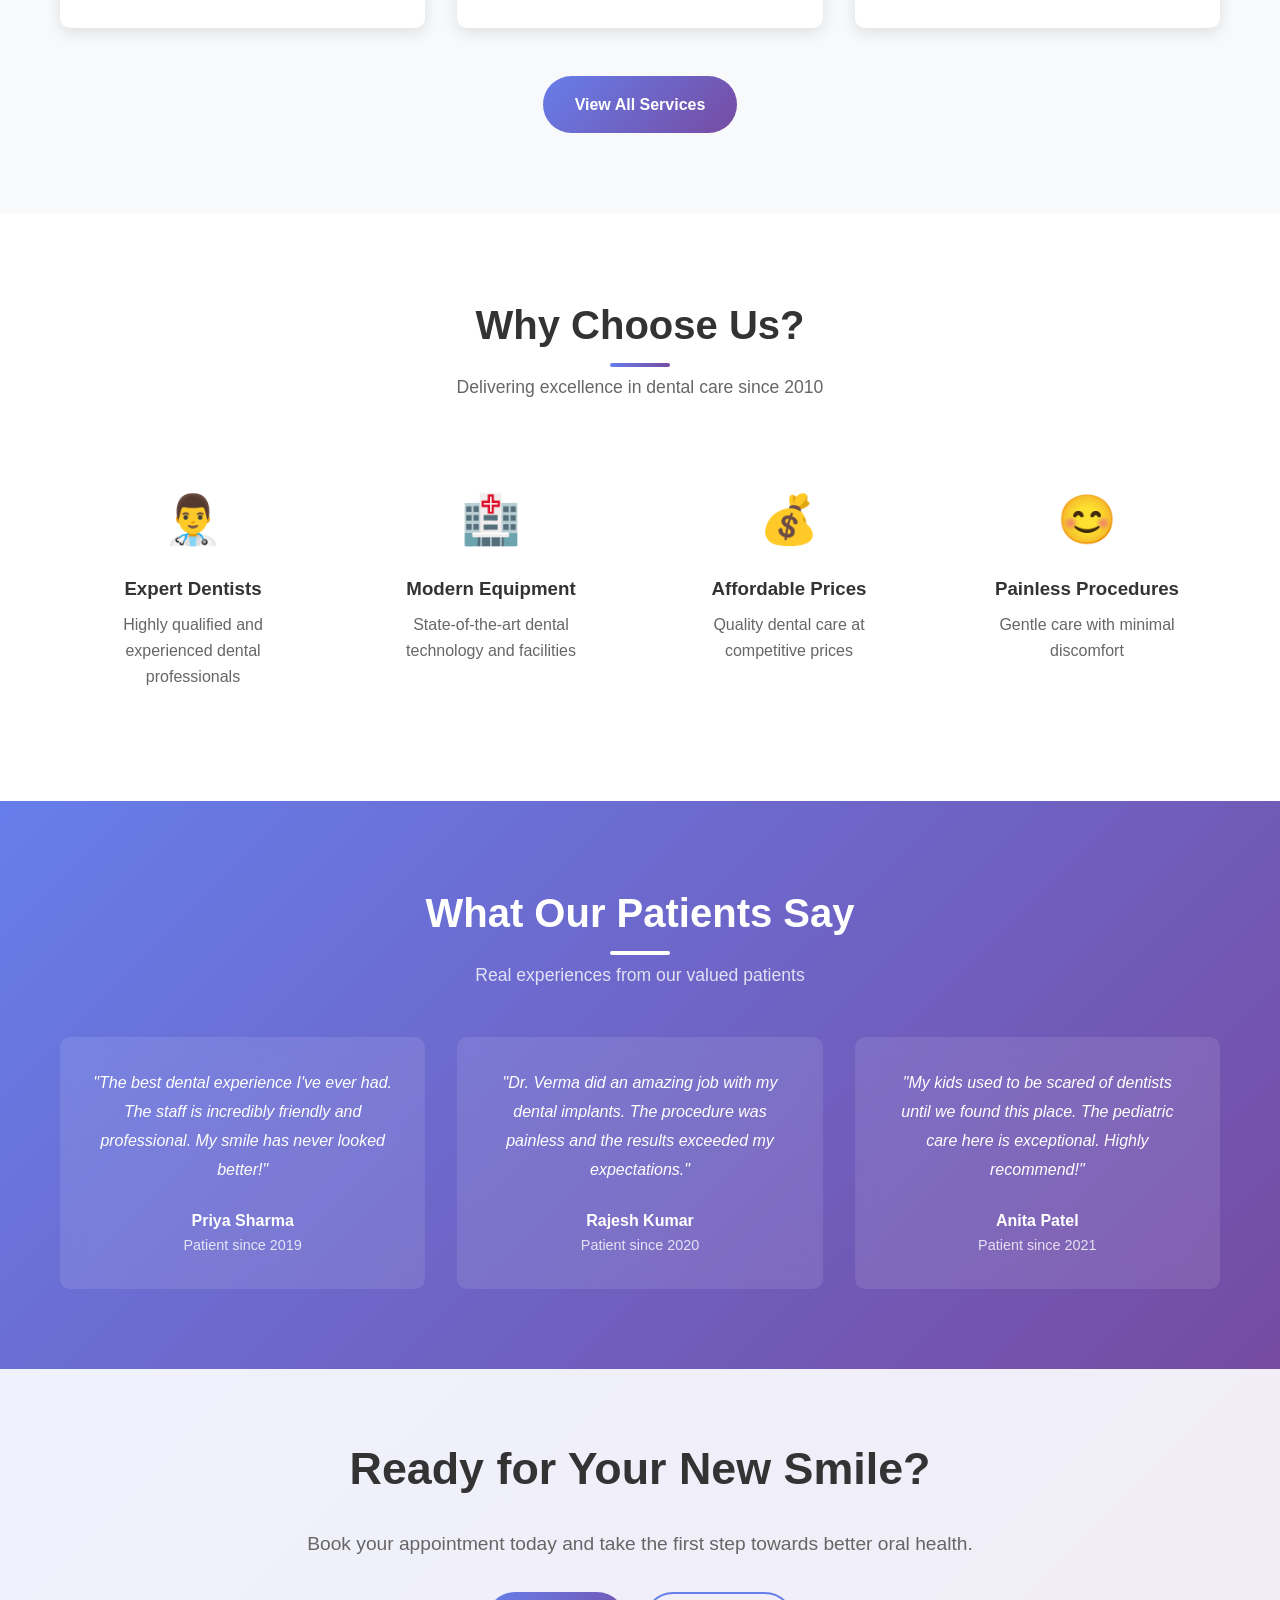
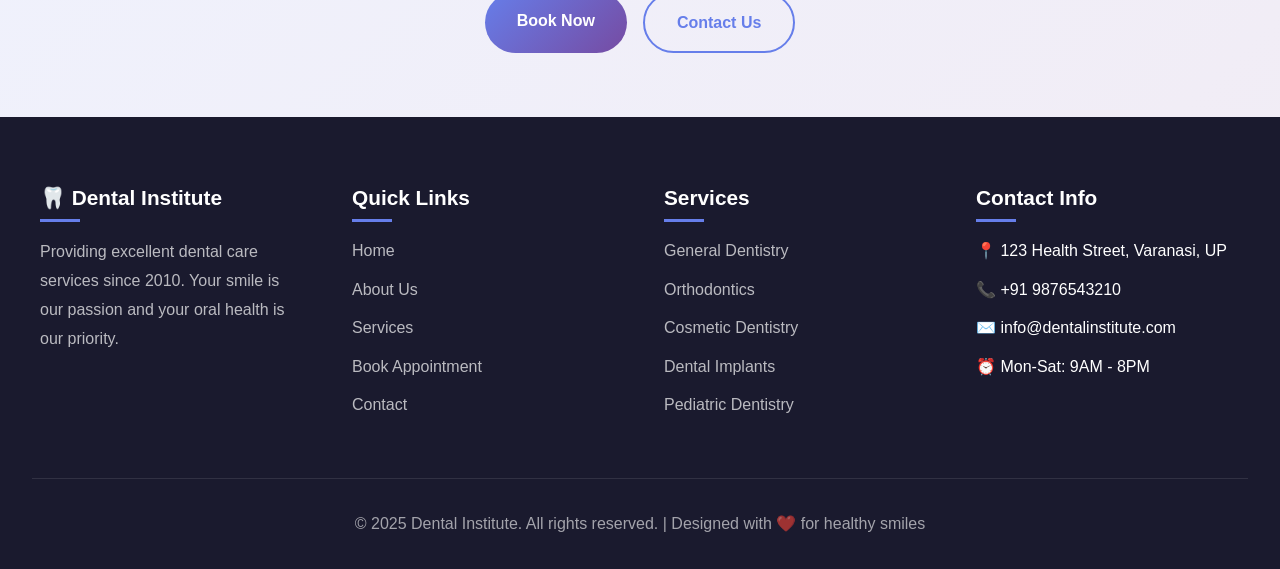
==== commit c0ce5db9: "feat(admin): Add comprehensive admin panel with dashboard - Add admin.html with full admin dashboard" ====
--- a/index.html
+++ b/index.html
@@ -36,6 +36,7 @@
                 <li><a href="services.html">Services</a></li>
                 <li><a href="appointments.html">Book Appointment</a></li>
                 <li><a href="contact.html">Contact</a></li>
+                <li><a href="admin.html" class="admin-link">Admin</a></li>
             </ul>
         </div>
     </nav>
--- a/css/style.css
+++ b/css/style.css
@@ -147,6 +147,23 @@
     width: 80%;
 }
 
+/* Admin Link Styling */
+nav a.admin-link {
+    background: linear-gradient(135deg, var(--primary-color) 0%, var(--secondary-color) 100%);
+    color: white !important;
+    border-radius: 20px;
+    padding: 0.5rem 1rem;
+}
+
+nav a.admin-link:hover {
+    transform: scale(1.05);
+    box-shadow: 0 4px 15px rgba(102, 126, 234, 0.4);
+}
+
+nav a.admin-link::after {
+    display: none;
+}
+
 /* Mobile Menu Toggle */
 .menu-toggle {
     display: none;
@@ -1079,3 +1096,1811 @@
 .visible {
     display: block;
 }
+
+/* ===========================================
+   Admin Panel Styles
+   =========================================== */
+
+/* Admin Body */
+.admin-body {
+    background: var(--bg-light);
+    min-height: 100vh;
+}
+
+/* Admin Login Modal */
+.admin-modal {
+    position: fixed;
+    top: 0;
+    left: 0;
+    width: 100%;
+    height: 100%;
+    background: rgba(0, 0, 0, 0.6);
+    display: flex;
+    align-items: center;
+    justify-content: center;
+    z-index: 9999;
+    backdrop-filter: blur(5px);
+}
+
+.admin-modal.hidden {
+    display: none;
+}
+
+.admin-modal-content {
+    background: var(--bg-white);
+    border-radius: 16px;
+    padding: 2.5rem;
+    max-width: 500px;
+    width: 90%;
+    box-shadow: 0 25px 50px rgba(0, 0, 0, 0.25);
+    animation: modalSlideIn 0.3s ease;
+}
+
+@keyframes modalSlideIn {
+    from {
+        opacity: 0;
+        transform: translateY(-30px) scale(0.95);
+    }
+    to {
+        opacity: 1;
+        transform: translateY(0) scale(1);
+    }
+}
+
+.login-modal {
+    text-align: center;
+}
+
+.login-header {
+    margin-bottom: 2rem;
+}
+
+.login-icon {
+    font-size: 4rem;
+    margin-bottom: 1rem;
+}
+
+.login-header h2 {
+    color: var(--text-dark);
+    margin-bottom: 0.5rem;
+}
+
+.login-header p {
+    color: var(--text-light);
+}
+
+.login-hint {
+    margin-top: 1.5rem;
+    font-size: 0.85rem;
+    color: var(--text-light);
+    background: var(--bg-light);
+    padding: 0.75rem;
+    border-radius: 8px;
+}
+
+.btn-block {
+    width: 100%;
+}
+
+.checkbox-label {
+    display: flex;
+    align-items: center;
+    gap: 0.5rem;
+    cursor: pointer;
+    font-size: 0.95rem;
+}
+
+.checkbox-label input {
+    width: auto;
+}
+
+/* Admin Dashboard Layout */
+.admin-dashboard {
+    display: flex;
+    flex-direction: column;
+    min-height: 100vh;
+}
+
+/* Admin Header */
+.admin-header {
+    background: linear-gradient(135deg, var(--primary-color) 0%, var(--secondary-color) 100%);
+    color: white;
+    padding: 1rem 1.5rem;
+    display: flex;
+    justify-content: space-between;
+    align-items: center;
+    position: sticky;
+    top: 0;
+    z-index: 100;
+    box-shadow: 0 2px 10px rgba(0, 0, 0, 0.1);
+}
+
+.admin-header-left {
+    display: flex;
+    align-items: center;
+    gap: 1rem;
+}
+
+.admin-header-left h1 {
+    font-size: 1.5rem;
+    margin: 0;
+}
+
+.sidebar-toggle {
+    display: none;
+    flex-direction: column;
+    gap: 4px;
+    background: none;
+    border: none;
+    cursor: pointer;
+    padding: 0.5rem;
+}
+
+.sidebar-toggle span {
+    width: 24px;
+    height: 3px;
+    background: white;
+    border-radius: 2px;
+    transition: var(--transition);
+}
+
+.admin-header-right {
+    display: flex;
+    align-items: center;
+    gap: 1.5rem;
+}
+
+/* Notifications */
+.admin-notifications {
+    position: relative;
+}
+
+.notification-btn {
+    background: rgba(255, 255, 255, 0.2);
+    border: none;
+    border-radius: 50%;
+    width: 40px;
+    height: 40px;
+    display: flex;
+    align-items: center;
+    justify-content: center;
+    cursor: pointer;
+    position: relative;
+    transition: var(--transition);
+}
+
+.notification-btn:hover {
+    background: rgba(255, 255, 255, 0.3);
+}
+
+.notification-icon {
+    font-size: 1.2rem;
+}
+
+.notification-badge {
+    position: absolute;
+    top: -5px;
+    right: -5px;
+    background: #dc3545;
+    color: white;
+    font-size: 0.7rem;
+    font-weight: bold;
+    width: 20px;
+    height: 20px;
+    border-radius: 50%;
+    display: flex;
+    align-items: center;
+    justify-content: center;
+}
+
+.notification-dropdown {
+    position: absolute;
+    top: calc(100% + 10px);
+    right: 0;
+    background: var(--bg-white);
+    border-radius: 12px;
+    box-shadow: 0 10px 40px rgba(0, 0, 0, 0.15);
+    width: 320px;
+    display: none;
+    z-index: 1000;
+}
+
+.notification-dropdown.show {
+    display: block;
+    animation: dropdownSlide 0.2s ease;
+}
+
+@keyframes dropdownSlide {
+    from {
+        opacity: 0;
+        transform: translateY(-10px);
+    }
+    to {
+        opacity: 1;
+        transform: translateY(0);
+    }
+}
+
+.notification-header {
+    display: flex;
+    justify-content: space-between;
+    align-items: center;
+    padding: 1rem;
+    border-bottom: 1px solid #eee;
+}
+
+.notification-header h4 {
+    color: var(--text-dark);
+    margin: 0;
+}
+
+.clear-notifications {
+    background: none;
+    border: none;
+    color: var(--primary-color);
+    cursor: pointer;
+    font-size: 0.85rem;
+}
+
+.notification-list {
+    max-height: 300px;
+    overflow-y: auto;
+}
+
+.notification-item {
+    display: flex;
+    gap: 1rem;
+    padding: 1rem;
+    border-bottom: 1px solid #f0f0f0;
+    transition: var(--transition);
+}
+
+.notification-item:hover {
+    background: var(--bg-light);
+}
+
+.notification-item:last-child {
+    border-bottom: none;
+}
+
+.notification-type-icon {
+    font-size: 1.5rem;
+}
+
+.notification-content p {
+    margin: 0;
+    color: var(--text-dark);
+    font-size: 0.9rem;
+}
+
+.notification-time {
+    font-size: 0.8rem;
+    color: var(--text-light);
+}
+
+/* Admin Profile */
+.admin-profile {
+    display: flex;
+    align-items: center;
+    gap: 0.75rem;
+    position: relative;
+}
+
+.admin-avatar {
+    width: 40px;
+    height: 40px;
+    background: rgba(255, 255, 255, 0.2);
+    border-radius: 50%;
+    display: flex;
+    align-items: center;
+    justify-content: center;
+    font-size: 1.2rem;
+}
+
+.admin-info {
+    display: flex;
+    flex-direction: column;
+}
+
+.admin-name {
+    font-weight: 600;
+    font-size: 0.95rem;
+}
+
+.admin-role {
+    font-size: 0.8rem;
+    opacity: 0.8;
+}
+
+.admin-dropdown {
+    position: relative;
+}
+
+.dropdown-btn {
+    background: none;
+    border: none;
+    color: white;
+    cursor: pointer;
+    padding: 0.25rem;
+    font-size: 0.7rem;
+}
+
+.dropdown-content {
+    position: absolute;
+    top: calc(100% + 10px);
+    right: 0;
+    background: var(--bg-white);
+    border-radius: 8px;
+    box-shadow: 0 5px 20px rgba(0, 0, 0, 0.15);
+    min-width: 150px;
+    display: none;
+    z-index: 1000;
+}
+
+.admin-dropdown:hover .dropdown-content {
+    display: block;
+    animation: dropdownSlide 0.2s ease;
+}
+
+.dropdown-content a {
+    display: flex;
+    align-items: center;
+    gap: 0.5rem;
+    padding: 0.75rem 1rem;
+    color: var(--text-dark);
+    transition: var(--transition);
+}
+
+.dropdown-content a:hover {
+    background: var(--bg-light);
+    color: var(--primary-color);
+}
+
+/* Admin Container */
+.admin-container {
+    display: flex;
+    flex: 1;
+}
+
+/* Admin Sidebar */
+.admin-sidebar {
+    width: 260px;
+    background: var(--bg-white);
+    box-shadow: 2px 0 10px rgba(0, 0, 0, 0.05);
+    display: flex;
+    flex-direction: column;
+    position: sticky;
+    top: 68px;
+    height: calc(100vh - 68px);
+    overflow-y: auto;
+}
+
+.admin-nav {
+    flex: 1;
+    padding: 1rem 0;
+}
+
+.admin-nav ul {
+    list-style: none;
+    padding: 0;
+    margin: 0;
+}
+
+.admin-nav .nav-link {
+    display: flex;
+    align-items: center;
+    gap: 1rem;
+    padding: 1rem 1.5rem;
+    color: var(--text-dark);
+    transition: var(--transition);
+    border-left: 3px solid transparent;
+}
+
+.admin-nav .nav-link:hover {
+    background: rgba(102, 126, 234, 0.1);
+    color: var(--primary-color);
+}
+
+.admin-nav .nav-link.active {
+    background: rgba(102, 126, 234, 0.1);
+    color: var(--primary-color);
+    border-left-color: var(--primary-color);
+}
+
+.nav-icon {
+    font-size: 1.3rem;
+}
+
+.nav-text {
+    font-weight: 500;
+}
+
+.sidebar-footer {
+    padding: 1rem;
+    border-top: 1px solid #eee;
+}
+
+.back-to-site {
+    display: flex;
+    align-items: center;
+    gap: 0.75rem;
+    padding: 0.75rem 1rem;
+    background: var(--bg-light);
+    border-radius: 8px;
+    color: var(--text-dark);
+    font-weight: 500;
+    transition: var(--transition);
+}
+
+.back-to-site:hover {
+    background: var(--primary-color);
+    color: white;
+}
+
+/* Admin Main Content */
+.admin-main {
+    flex: 1;
+    padding: 2rem;
+    overflow-x: hidden;
+}
+
+.admin-section {
+    display: none;
+}
+
+.admin-section.active {
+    display: block;
+    animation: fadeIn 0.3s ease;
+}
+
+.section-header {
+    display: flex;
+    justify-content: space-between;
+    align-items: center;
+    margin-bottom: 2rem;
+    flex-wrap: wrap;
+    gap: 1rem;
+}
+
+.section-header h2 {
+    color: var(--text-dark);
+    font-size: 1.75rem;
+}
+
+.section-actions {
+    display: flex;
+    gap: 1rem;
+    flex-wrap: wrap;
+    align-items: center;
+}
+
+.search-input {
+    padding: 0.75rem 1rem;
+    border: 2px solid #e0e0e0;
+    border-radius: 8px;
+    min-width: 250px;
+    transition: var(--transition);
+}
+
+.search-input:focus {
+    border-color: var(--primary-color);
+    outline: none;
+}
+
+.filter-select {
+    padding: 0.75rem 1rem;
+    border: 2px solid #e0e0e0;
+    border-radius: 8px;
+    background: var(--bg-white);
+    cursor: pointer;
+}
+
+.date-filter select {
+    padding: 0.5rem 1rem;
+    border: 2px solid #e0e0e0;
+    border-radius: 8px;
+    background: var(--bg-white);
+    cursor: pointer;
+}
+
+/* Stats Grid */
+.stats-grid {
+    display: grid;
+    grid-template-columns: repeat(auto-fit, minmax(240px, 1fr));
+    gap: 1.5rem;
+    margin-bottom: 2rem;
+}
+
+.stat-card {
+    background: var(--bg-white);
+    border-radius: 12px;
+    padding: 1.5rem;
+    display: flex;
+    align-items: center;
+    gap: 1rem;
+    box-shadow: 0 2px 10px rgba(0, 0, 0, 0.05);
+    transition: var(--transition);
+    position: relative;
+    overflow: hidden;
+}
+
+.stat-card:hover {
+    transform: translateY(-5px);
+    box-shadow: 0 10px 30px rgba(0, 0, 0, 0.1);
+}
+
+.stat-card::before {
+    content: '';
+    position: absolute;
+    top: 0;
+    left: 0;
+    width: 4px;
+    height: 100%;
+}
+
+.stat-appointments::before { background: var(--primary-color); }
+.stat-patients::before { background: var(--secondary-color); }
+.stat-revenue::before { background: var(--accent-color); }
+.stat-pending::before { background: #ffc107; }
+
+.stat-icon {
+    font-size: 2.5rem;
+    opacity: 0.9;
+}
+
+.stat-details h3 {
+    font-size: 1.75rem;
+    color: var(--text-dark);
+    margin-bottom: 0.25rem;
+}
+
+.stat-details p {
+    color: var(--text-light);
+    font-size: 0.9rem;
+    margin: 0;
+}
+
+.stat-change {
+    position: absolute;
+    top: 1rem;
+    right: 1rem;
+    font-size: 0.8rem;
+    font-weight: 600;
+    padding: 0.25rem 0.5rem;
+    border-radius: 4px;
+}
+
+.stat-change.positive {
+    color: #28a745;
+    background: rgba(40, 167, 69, 0.1);
+}
+
+.stat-change.negative {
+    color: #dc3545;
+    background: rgba(220, 53, 69, 0.1);
+}
+
+/* Charts */
+.charts-row {
+    display: grid;
+    grid-template-columns: 2fr 1fr;
+    gap: 1.5rem;
+    margin-bottom: 2rem;
+}
+
+.chart-card {
+    background: var(--bg-white);
+    border-radius: 12px;
+    padding: 1.5rem;
+    box-shadow: 0 2px 10px rgba(0, 0, 0, 0.05);
+}
+
+.chart-header {
+    display: flex;
+    justify-content: space-between;
+    align-items: center;
+    margin-bottom: 1.5rem;
+}
+
+.chart-header h3 {
+    color: var(--text-dark);
+    font-size: 1.1rem;
+}
+
+.chart-legend {
+    display: flex;
+    gap: 1rem;
+    font-size: 0.85rem;
+}
+
+.legend-item {
+    display: flex;
+    align-items: center;
+    gap: 0.3rem;
+    color: var(--text-light);
+}
+
+.legend-color {
+    width: 12px;
+    height: 12px;
+    border-radius: 3px;
+}
+
+.legend-color.confirmed { background: var(--primary-color); }
+.legend-color.pending { background: #ffc107; }
+.legend-color.cancelled { background: #dc3545; }
+
+.chart-container {
+    min-height: 250px;
+}
+
+/* Bar Chart */
+.bar-chart {
+    display: flex;
+    align-items: flex-end;
+    justify-content: space-around;
+    height: 200px;
+    padding-top: 1rem;
+}
+
+.bar-group {
+    display: flex;
+    flex-direction: column;
+    align-items: center;
+    gap: 0.5rem;
+}
+
+.bar {
+    width: 40px;
+    background: #f0f0f0;
+    border-radius: 4px 4px 0 0;
+    display: flex;
+    flex-direction: column;
+    justify-content: flex-end;
+    overflow: hidden;
+    min-height: 20px;
+}
+
+.bar-segment {
+    width: 100%;
+    transition: height 0.5s ease;
+}
+
+.bar-segment.confirmed { background: var(--primary-color); }
+.bar-segment.pending { background: #ffc107; }
+.bar-segment.cancelled { background: #dc3545; }
+
+.bar-label {
+    font-size: 0.8rem;
+    color: var(--text-light);
+}
+
+/* Donut Chart */
+.donut-chart {
+    display: flex;
+    flex-direction: column;
+    align-items: center;
+    gap: 1.5rem;
+}
+
+.donut {
+    width: 180px;
+    height: 180px;
+    border-radius: 50%;
+    position: relative;
+    display: flex;
+    align-items: center;
+    justify-content: center;
+}
+
+.donut-hole {
+    position: absolute;
+    width: 100px;
+    height: 100px;
+    background: var(--bg-white);
+    border-radius: 50%;
+    display: flex;
+    flex-direction: column;
+    align-items: center;
+    justify-content: center;
+}
+
+.donut-total {
+    font-size: 1.5rem;
+    font-weight: bold;
+    color: var(--text-dark);
+}
+
+.donut-label {
+    font-size: 0.8rem;
+    color: var(--text-light);
+}
+
+.donut-legend {
+    display: flex;
+    flex-wrap: wrap;
+    gap: 0.75rem;
+    justify-content: center;
+}
+
+.donut-legend .legend-item {
+    font-size: 0.8rem;
+}
+
+.donut-legend .legend-color {
+    width: 10px;
+    height: 10px;
+    border-radius: 50%;
+}
+
+/* Dashboard Grid */
+.dashboard-grid {
+    display: grid;
+    grid-template-columns: repeat(auto-fit, minmax(400px, 1fr));
+    gap: 1.5rem;
+}
+
+.dashboard-card {
+    background: var(--bg-white);
+    border-radius: 12px;
+    box-shadow: 0 2px 10px rgba(0, 0, 0, 0.05);
+    overflow: hidden;
+}
+
+.card-header {
+    display: flex;
+    justify-content: space-between;
+    align-items: center;
+    padding: 1rem 1.5rem;
+    border-bottom: 1px solid #f0f0f0;
+}
+
+.card-header h3 {
+    font-size: 1rem;
+    color: var(--text-dark);
+}
+
+.view-all {
+    color: var(--primary-color);
+    font-size: 0.9rem;
+    font-weight: 500;
+}
+
+.card-body {
+    padding: 1rem 1.5rem;
+}
+
+/* Recent List */
+.recent-list {
+    display: flex;
+    flex-direction: column;
+    gap: 1rem;
+}
+
+.recent-item {
+    display: flex;
+    align-items: center;
+    gap: 1rem;
+    padding: 0.75rem;
+    background: var(--bg-light);
+    border-radius: 8px;
+    transition: var(--transition);
+}
+
+.recent-item:hover {
+    background: rgba(102, 126, 234, 0.1);
+}
+
+.recent-avatar {
+    width: 40px;
+    height: 40px;
+    background: linear-gradient(135deg, var(--primary-color), var(--secondary-color));
+    border-radius: 50%;
+    display: flex;
+    align-items: center;
+    justify-content: center;
+    color: white;
+    font-weight: bold;
+}
+
+.recent-info {
+    flex: 1;
+}
+
+.recent-info h4 {
+    font-size: 0.95rem;
+    color: var(--text-dark);
+    margin-bottom: 0.2rem;
+}
+
+.recent-info p {
+    font-size: 0.85rem;
+    color: var(--text-light);
+    margin: 0;
+}
+
+.recent-meta {
+    text-align: right;
+}
+
+.recent-date {
+    display: block;
+    font-size: 0.8rem;
+    color: var(--text-light);
+    margin-bottom: 0.3rem;
+}
+
+/* Schedule List */
+.schedule-list {
+    display: flex;
+    flex-direction: column;
+    gap: 0.75rem;
+}
+
+.schedule-item {
+    display: flex;
+    align-items: center;
+    gap: 1rem;
+    padding: 0.75rem;
+    border-left: 3px solid var(--primary-color);
+    background: var(--bg-light);
+    border-radius: 0 8px 8px 0;
+}
+
+.schedule-time {
+    font-weight: 600;
+    color: var(--primary-color);
+    min-width: 80px;
+}
+
+.schedule-info {
+    flex: 1;
+}
+
+.schedule-info h4 {
+    font-size: 0.9rem;
+    color: var(--text-dark);
+    margin-bottom: 0.2rem;
+}
+
+.schedule-info p {
+    font-size: 0.8rem;
+    color: var(--text-light);
+    margin: 0;
+}
+
+/* Status Badges */
+.status-badge {
+    display: inline-block;
+    padding: 0.3rem 0.75rem;
+    border-radius: 20px;
+    font-size: 0.8rem;
+    font-weight: 500;
+}
+
+.status-pending {
+    background: rgba(255, 193, 7, 0.2);
+    color: #856404;
+}
+
+.status-confirmed {
+    background: rgba(40, 167, 69, 0.2);
+    color: #155724;
+}
+
+.status-completed {
+    background: rgba(0, 212, 170, 0.2);
+    color: #00a884;
+}
+
+.status-cancelled {
+    background: rgba(220, 53, 69, 0.2);
+    color: #721c24;
+}
+
+/* Admin Tables */
+.table-container {
+    background: var(--bg-white);
+    border-radius: 12px;
+    box-shadow: 0 2px 10px rgba(0, 0, 0, 0.05);
+    overflow: hidden;
+    overflow-x: auto;
+}
+
+.admin-table {
+    width: 100%;
+    border-collapse: collapse;
+}
+
+.admin-table th,
+.admin-table td {
+    padding: 1rem 1.25rem;
+    text-align: left;
+    border-bottom: 1px solid #f0f0f0;
+}
+
+.admin-table th {
+    background: var(--bg-light);
+    font-weight: 600;
+    color: var(--text-dark);
+    white-space: nowrap;
+}
+
+.admin-table tbody tr:hover {
+    background: rgba(102, 126, 234, 0.05);
+}
+
+.patient-cell {
+    display: flex;
+    align-items: center;
+    gap: 0.75rem;
+}
+
+.patient-avatar {
+    width: 35px;
+    height: 35px;
+    background: linear-gradient(135deg, var(--primary-color), var(--secondary-color));
+    border-radius: 50%;
+    display: flex;
+    align-items: center;
+    justify-content: center;
+    color: white;
+    font-weight: bold;
+    font-size: 0.9rem;
+}
+
+.patient-cell small {
+    display: block;
+    font-size: 0.8rem;
+    color: var(--text-light);
+}
+
+/* Action Buttons */
+.action-buttons {
+    display: flex;
+    gap: 0.5rem;
+}
+
+.action-btn {
+    background: none;
+    border: none;
+    cursor: pointer;
+    padding: 0.4rem;
+    border-radius: 6px;
+    transition: var(--transition);
+    font-size: 1rem;
+}
+
+.action-btn:hover {
+    background: var(--bg-light);
+}
+
+.action-btn.edit:hover { background: rgba(102, 126, 234, 0.1); }
+.action-btn.view:hover { background: rgba(0, 212, 170, 0.1); }
+.action-btn.delete:hover { background: rgba(220, 53, 69, 0.1); }
+
+/* No Data */
+.no-data {
+    text-align: center;
+    padding: 2rem;
+    color: var(--text-light);
+}
+
+/* Services Admin Grid */
+.services-admin-grid {
+    display: grid;
+    grid-template-columns: repeat(auto-fill, minmax(280px, 1fr));
+    gap: 1.5rem;
+}
+
+.service-admin-card {
+    background: var(--bg-white);
+    border-radius: 12px;
+    padding: 1.5rem;
+    box-shadow: 0 2px 10px rgba(0, 0, 0, 0.05);
+    transition: var(--transition);
+}
+
+.service-admin-card:hover {
+    box-shadow: 0 5px 20px rgba(0, 0, 0, 0.1);
+}
+
+.service-admin-card.inactive {
+    opacity: 0.6;
+}
+
+.service-admin-header {
+    display: flex;
+    justify-content: space-between;
+    align-items: center;
+    margin-bottom: 0.75rem;
+}
+
+.service-admin-header h3 {
+    font-size: 1.1rem;
+    color: var(--text-dark);
+}
+
+.service-description {
+    color: var(--text-light);
+    font-size: 0.9rem;
+    margin-bottom: 1rem;
+}
+
+.service-details {
+    display: flex;
+    justify-content: space-between;
+    padding: 0.75rem 0;
+    border-top: 1px solid #f0f0f0;
+    border-bottom: 1px solid #f0f0f0;
+    margin-bottom: 1rem;
+}
+
+.service-price {
+    font-weight: 600;
+    color: var(--primary-color);
+}
+
+.service-duration {
+    color: var(--text-light);
+    font-size: 0.9rem;
+}
+
+.service-actions {
+    display: flex;
+    gap: 0.5rem;
+}
+
+.btn-sm {
+    padding: 0.5rem 1rem;
+    font-size: 0.85rem;
+}
+
+/* Staff Grid */
+.staff-grid {
+    display: grid;
+    grid-template-columns: repeat(auto-fill, minmax(280px, 1fr));
+    gap: 1.5rem;
+}
+
+.staff-card {
+    background: var(--bg-white);
+    border-radius: 12px;
+    padding: 1.5rem;
+    text-align: center;
+    box-shadow: 0 2px 10px rgba(0, 0, 0, 0.05);
+    transition: var(--transition);
+}
+
+.staff-card:hover {
+    transform: translateY(-5px);
+    box-shadow: 0 10px 30px rgba(0, 0, 0, 0.1);
+}
+
+.staff-avatar {
+    width: 80px;
+    height: 80px;
+    background: linear-gradient(135deg, var(--primary-color), var(--secondary-color));
+    border-radius: 50%;
+    display: flex;
+    align-items: center;
+    justify-content: center;
+    color: white;
+    font-size: 1.5rem;
+    font-weight: bold;
+    margin: 0 auto 1rem;
+}
+
+.staff-card h3 {
+    color: var(--text-dark);
+    margin-bottom: 0.25rem;
+}
+
+.staff-role {
+    color: var(--primary-color);
+    font-weight: 600;
+    font-size: 0.9rem;
+    margin-bottom: 0.25rem;
+}
+
+.staff-specialization {
+    color: var(--text-light);
+    font-size: 0.85rem;
+    margin-bottom: 1rem;
+}
+
+.staff-details {
+    text-align: left;
+    padding: 1rem;
+    background: var(--bg-light);
+    border-radius: 8px;
+    margin-bottom: 1rem;
+}
+
+.staff-details p {
+    margin: 0.5rem 0;
+    font-size: 0.85rem;
+    color: var(--text-dark);
+}
+
+.staff-actions {
+    display: flex;
+    justify-content: center;
+    gap: 0.5rem;
+}
+
+/* Reports Grid */
+.reports-grid {
+    display: grid;
+    grid-template-columns: repeat(auto-fit, minmax(300px, 1fr));
+    gap: 1.5rem;
+}
+
+.report-card {
+    background: var(--bg-white);
+    border-radius: 12px;
+    padding: 1.5rem;
+    box-shadow: 0 2px 10px rgba(0, 0, 0, 0.05);
+}
+
+.report-card.full-width {
+    grid-column: 1 / -1;
+}
+
+.report-card h3 {
+    color: var(--text-dark);
+    margin-bottom: 1.5rem;
+    font-size: 1.1rem;
+}
+
+.report-stats {
+    display: flex;
+    justify-content: space-around;
+    margin-bottom: 1.5rem;
+}
+
+.report-stat {
+    text-align: center;
+}
+
+.report-number {
+    display: block;
+    font-size: 2rem;
+    font-weight: bold;
+    color: var(--primary-color);
+}
+
+.report-label {
+    font-size: 0.85rem;
+    color: var(--text-light);
+}
+
+.revenue-summary {
+    display: flex;
+    flex-direction: column;
+    gap: 1rem;
+}
+
+.revenue-item {
+    display: flex;
+    justify-content: space-between;
+    padding: 1rem;
+    background: var(--bg-light);
+    border-radius: 8px;
+}
+
+.revenue-label {
+    color: var(--text-light);
+}
+
+.revenue-amount {
+    font-weight: 600;
+    color: var(--accent-color);
+}
+
+.popular-services {
+    display: flex;
+    flex-direction: column;
+    gap: 1rem;
+}
+
+.popular-service-item {
+    display: flex;
+    flex-direction: column;
+    gap: 0.5rem;
+}
+
+.popular-service-item .service-info {
+    display: flex;
+    justify-content: space-between;
+}
+
+.service-name {
+    font-weight: 500;
+    color: var(--text-dark);
+}
+
+.service-count {
+    font-size: 0.85rem;
+    color: var(--text-light);
+}
+
+.progress-bar {
+    height: 8px;
+    background: #f0f0f0;
+    border-radius: 4px;
+    overflow: hidden;
+}
+
+.progress-fill {
+    height: 100%;
+    background: linear-gradient(90deg, var(--primary-color), var(--secondary-color));
+    border-radius: 4px;
+    transition: width 0.5s ease;
+}
+
+/* Messages */
+.messages-container {
+    display: grid;
+    grid-template-columns: 350px 1fr;
+    gap: 1.5rem;
+    height: calc(100vh - 250px);
+    min-height: 400px;
+}
+
+.messages-list {
+    background: var(--bg-white);
+    border-radius: 12px;
+    box-shadow: 0 2px 10px rgba(0, 0, 0, 0.05);
+    overflow-y: auto;
+}
+
+.message-item {
+    display: flex;
+    gap: 1rem;
+    padding: 1rem;
+    border-bottom: 1px solid #f0f0f0;
+    cursor: pointer;
+    transition: var(--transition);
+}
+
+.message-item:hover {
+    background: var(--bg-light);
+}
+
+.message-item.unread {
+    background: rgba(102, 126, 234, 0.05);
+    border-left: 3px solid var(--primary-color);
+}
+
+.message-avatar {
+    width: 45px;
+    height: 45px;
+    background: linear-gradient(135deg, var(--primary-color), var(--secondary-color));
+    border-radius: 50%;
+    display: flex;
+    align-items: center;
+    justify-content: center;
+    color: white;
+    font-weight: bold;
+    flex-shrink: 0;
+}
+
+.message-info {
+    flex: 1;
+    overflow: hidden;
+}
+
+.message-header {
+    display: flex;
+    justify-content: space-between;
+    margin-bottom: 0.3rem;
+}
+
+.message-header strong {
+    color: var(--text-dark);
+    font-size: 0.95rem;
+}
+
+.message-date {
+    font-size: 0.75rem;
+    color: var(--text-light);
+}
+
+.message-subject {
+    font-size: 0.9rem;
+    color: var(--text-dark);
+    margin: 0 0 0.3rem;
+    font-weight: 500;
+}
+
+.message-preview {
+    font-size: 0.85rem;
+    color: var(--text-light);
+    margin: 0;
+    white-space: nowrap;
+    overflow: hidden;
+    text-overflow: ellipsis;
+}
+
+.message-detail {
+    background: var(--bg-white);
+    border-radius: 12px;
+    box-shadow: 0 2px 10px rgba(0, 0, 0, 0.05);
+    padding: 1.5rem;
+    overflow-y: auto;
+}
+
+.no-message-selected {
+    display: flex;
+    flex-direction: column;
+    align-items: center;
+    justify-content: center;
+    height: 100%;
+    color: var(--text-light);
+}
+
+.no-message-selected span {
+    font-size: 4rem;
+    margin-bottom: 1rem;
+}
+
+.message-full-header {
+    display: flex;
+    align-items: center;
+    gap: 1rem;
+    margin-bottom: 1.5rem;
+    padding-bottom: 1rem;
+    border-bottom: 1px solid #f0f0f0;
+}
+
+.message-full-avatar {
+    width: 60px;
+    height: 60px;
+    background: linear-gradient(135deg, var(--primary-color), var(--secondary-color));
+    border-radius: 50%;
+    display: flex;
+    align-items: center;
+    justify-content: center;
+    color: white;
+    font-size: 1.5rem;
+    font-weight: bold;
+}
+
+.message-full-info h3 {
+    margin-bottom: 0.25rem;
+    color: var(--text-dark);
+}
+
+.message-full-info p {
+    margin: 0;
+    color: var(--text-light);
+    font-size: 0.9rem;
+}
+
+.message-full-date {
+    font-size: 0.85rem;
+    color: var(--text-light);
+}
+
+.message-full-subject {
+    color: var(--text-dark);
+    margin-bottom: 1rem;
+}
+
+.message-full-body {
+    background: var(--bg-light);
+    padding: 1.5rem;
+    border-radius: 8px;
+    margin-bottom: 1.5rem;
+}
+
+.message-full-body p {
+    margin: 0;
+    line-height: 1.7;
+    color: var(--text-dark);
+}
+
+.message-actions {
+    display: flex;
+    gap: 1rem;
+}
+
+/* Settings */
+.settings-container {
+    display: grid;
+    grid-template-columns: repeat(auto-fit, minmax(400px, 1fr));
+    gap: 1.5rem;
+}
+
+.settings-card {
+    background: var(--bg-white);
+    border-radius: 12px;
+    padding: 1.5rem;
+    box-shadow: 0 2px 10px rgba(0, 0, 0, 0.05);
+}
+
+.settings-card h3 {
+    color: var(--text-dark);
+    margin-bottom: 1.5rem;
+    padding-bottom: 0.75rem;
+    border-bottom: 1px solid #f0f0f0;
+}
+
+.working-hours-form {
+    display: flex;
+    flex-direction: column;
+    gap: 1rem;
+}
+
+.hour-row {
+    display: flex;
+    align-items: center;
+    gap: 1rem;
+}
+
+.day-name {
+    min-width: 140px;
+    color: var(--text-dark);
+    font-weight: 500;
+}
+
+.time-input {
+    padding: 0.5rem;
+    border: 2px solid #e0e0e0;
+    border-radius: 6px;
+    width: 100px;
+}
+
+.closed-badge {
+    background: rgba(220, 53, 69, 0.1);
+    color: #dc3545;
+    padding: 0.5rem 1rem;
+    border-radius: 6px;
+    font-size: 0.9rem;
+}
+
+.appearance-options {
+    display: flex;
+    flex-direction: column;
+    gap: 1rem;
+}
+
+.option-row {
+    display: flex;
+    justify-content: space-between;
+    align-items: center;
+    padding: 0.75rem 0;
+    border-bottom: 1px solid #f0f0f0;
+}
+
+.option-row span {
+    color: var(--text-dark);
+}
+
+/* Toggle Switch */
+.toggle-switch {
+    position: relative;
+    display: inline-block;
+    width: 50px;
+    height: 26px;
+}
+
+.toggle-switch.small {
+    width: 40px;
+    height: 22px;
+}
+
+.toggle-switch input {
+    opacity: 0;
+    width: 0;
+    height: 0;
+}
+
+.toggle-slider {
+    position: absolute;
+    cursor: pointer;
+    top: 0;
+    left: 0;
+    right: 0;
+    bottom: 0;
+    background-color: #ccc;
+    transition: 0.3s;
+    border-radius: 26px;
+}
+
+.toggle-slider::before {
+    position: absolute;
+    content: "";
+    height: 20px;
+    width: 20px;
+    left: 3px;
+    bottom: 3px;
+    background-color: white;
+    transition: 0.3s;
+    border-radius: 50%;
+}
+
+.toggle-switch.small .toggle-slider::before {
+    height: 16px;
+    width: 16px;
+}
+
+input:checked + .toggle-slider {
+    background: linear-gradient(135deg, var(--primary-color), var(--secondary-color));
+}
+
+input:checked + .toggle-slider::before {
+    transform: translateX(24px);
+}
+
+.toggle-switch.small input:checked + .toggle-slider::before {
+    transform: translateX(18px);
+}
+
+/* Modal Header */
+.modal-header {
+    display: flex;
+    justify-content: space-between;
+    align-items: center;
+    margin-bottom: 1.5rem;
+    padding-bottom: 1rem;
+    border-bottom: 1px solid #f0f0f0;
+}
+
+.modal-header h3 {
+    color: var(--text-dark);
+    margin: 0;
+}
+
+.modal-close {
+    background: none;
+    border: none;
+    font-size: 1.5rem;
+    color: var(--text-light);
+    cursor: pointer;
+    padding: 0;
+    line-height: 1;
+}
+
+.modal-close:hover {
+    color: var(--text-dark);
+}
+
+.modal-actions {
+    display: flex;
+    justify-content: flex-end;
+    gap: 1rem;
+    margin-top: 1.5rem;
+    padding-top: 1rem;
+    border-top: 1px solid #f0f0f0;
+}
+
+/* Confirm Modal */
+.confirm-modal {
+    text-align: center;
+    max-width: 400px;
+}
+
+.confirm-icon {
+    font-size: 4rem;
+    margin-bottom: 1rem;
+}
+
+.confirm-modal h3 {
+    color: var(--text-dark);
+    margin-bottom: 0.5rem;
+}
+
+.confirm-modal p {
+    color: var(--text-light);
+    margin-bottom: 1.5rem;
+}
+
+.confirm-modal .modal-actions {
+    justify-content: center;
+    border-top: none;
+    padding-top: 0;
+}
+
+/* Admin Alert */
+.admin-alert {
+    position: fixed;
+    top: 80px;
+    right: 20px;
+    display: flex;
+    align-items: center;
+    gap: 0.75rem;
+    padding: 1rem 1.5rem;
+    background: var(--bg-white);
+    border-radius: 10px;
+    box-shadow: 0 10px 40px rgba(0, 0, 0, 0.15);
+    z-index: 10000;
+    animation: alertSlide 0.3s ease;
+    max-width: 400px;
+}
+
+@keyframes alertSlide {
+    from {
+        opacity: 0;
+        transform: translateX(100px);
+    }
+    to {
+        opacity: 1;
+        transform: translateX(0);
+    }
+}
+
+.admin-alert.fade-out {
+    opacity: 0;
+    transform: translateX(100px);
+    transition: all 0.3s ease;
+}
+
+.admin-alert-success {
+    border-left: 4px solid #28a745;
+}
+
+.admin-alert-error {
+    border-left: 4px solid #dc3545;
+}
+
+.admin-alert-warning {
+    border-left: 4px solid #ffc107;
+}
+
+.admin-alert-info {
+    border-left: 4px solid var(--primary-color);
+}
+
+.alert-icon {
+    font-size: 1.5rem;
+}
+
+.alert-message {
+    flex: 1;
+    color: var(--text-dark);
+}
+
+.alert-close {
+    background: none;
+    border: none;
+    font-size: 1.2rem;
+    color: var(--text-light);
+    cursor: pointer;
+    padding: 0;
+}
+
+/* Dark Mode */
+.dark-mode {
+    --bg-white: #1a1a2e;
+    --bg-light: #16213e;
+    --text-dark: #e0e0e0;
+    --text-light: #a0a0a0;
+}
+
+.dark-mode .admin-header {
+    background: linear-gradient(135deg, #1a1a2e 0%, #16213e 100%);
+}
+
+.dark-mode .admin-table th {
+    background: #16213e;
+}
+
+.dark-mode .admin-modal-content {
+    background: #1a1a2e;
+}
+
+/* Responsive Admin */
+@media (max-width: 1200px) {
+    .charts-row {
+        grid-template-columns: 1fr;
+    }
+    
+    .messages-container {
+        grid-template-columns: 1fr;
+        height: auto;
+    }
+    
+    .messages-list {
+        max-height: 300px;
+    }
+}
+
+@media (max-width: 992px) {
+    .admin-sidebar {
+        position: fixed;
+        left: -260px;
+        top: 68px;
+        z-index: 99;
+        transition: left 0.3s ease;
+    }
+    
+    .admin-sidebar.open {
+        left: 0;
+    }
+    
+    .sidebar-toggle {
+        display: flex;
+    }
+    
+    .admin-header-left h1 {
+        font-size: 1.2rem;
+    }
+    
+    .admin-info {
+        display: none;
+    }
+    
+    .dashboard-grid {
+        grid-template-columns: 1fr;
+    }
+    
+    .settings-container {
+        grid-template-columns: 1fr;
+    }
+}
+
+@media (max-width: 768px) {
+    .admin-main {
+        padding: 1rem;
+    }
+    
+    .section-header {
+        flex-direction: column;
+        align-items: flex-start;
+    }
+    
+    .section-actions {
+        width: 100%;
+    }
+    
+    .search-input {
+        min-width: 100%;
+    }
+    
+    .stats-grid {
+        grid-template-columns: 1fr 1fr;
+    }
+    
+    .admin-table {
+        font-size: 0.85rem;
+    }
+    
+    .admin-table th,
+    .admin-table td {
+        padding: 0.75rem;
+    }
+    
+    .patient-cell {
+        flex-direction: column;
+        align-items: flex-start;
+        gap: 0.25rem;
+    }
+    
+    .patient-avatar {
+        display: none;
+    }
+}
+
+@media (max-width: 480px) {
+    .stats-grid {
+        grid-template-columns: 1fr;
+    }
+    
+    .form-row {
+        grid-template-columns: 1fr;
+    }
+    
+    .hour-row {
+        flex-wrap: wrap;
+    }
+    
+    .modal-actions {
+        flex-direction: column;
+    }
+    
+    .modal-actions .btn {
+        width: 100%;
+    }
+}
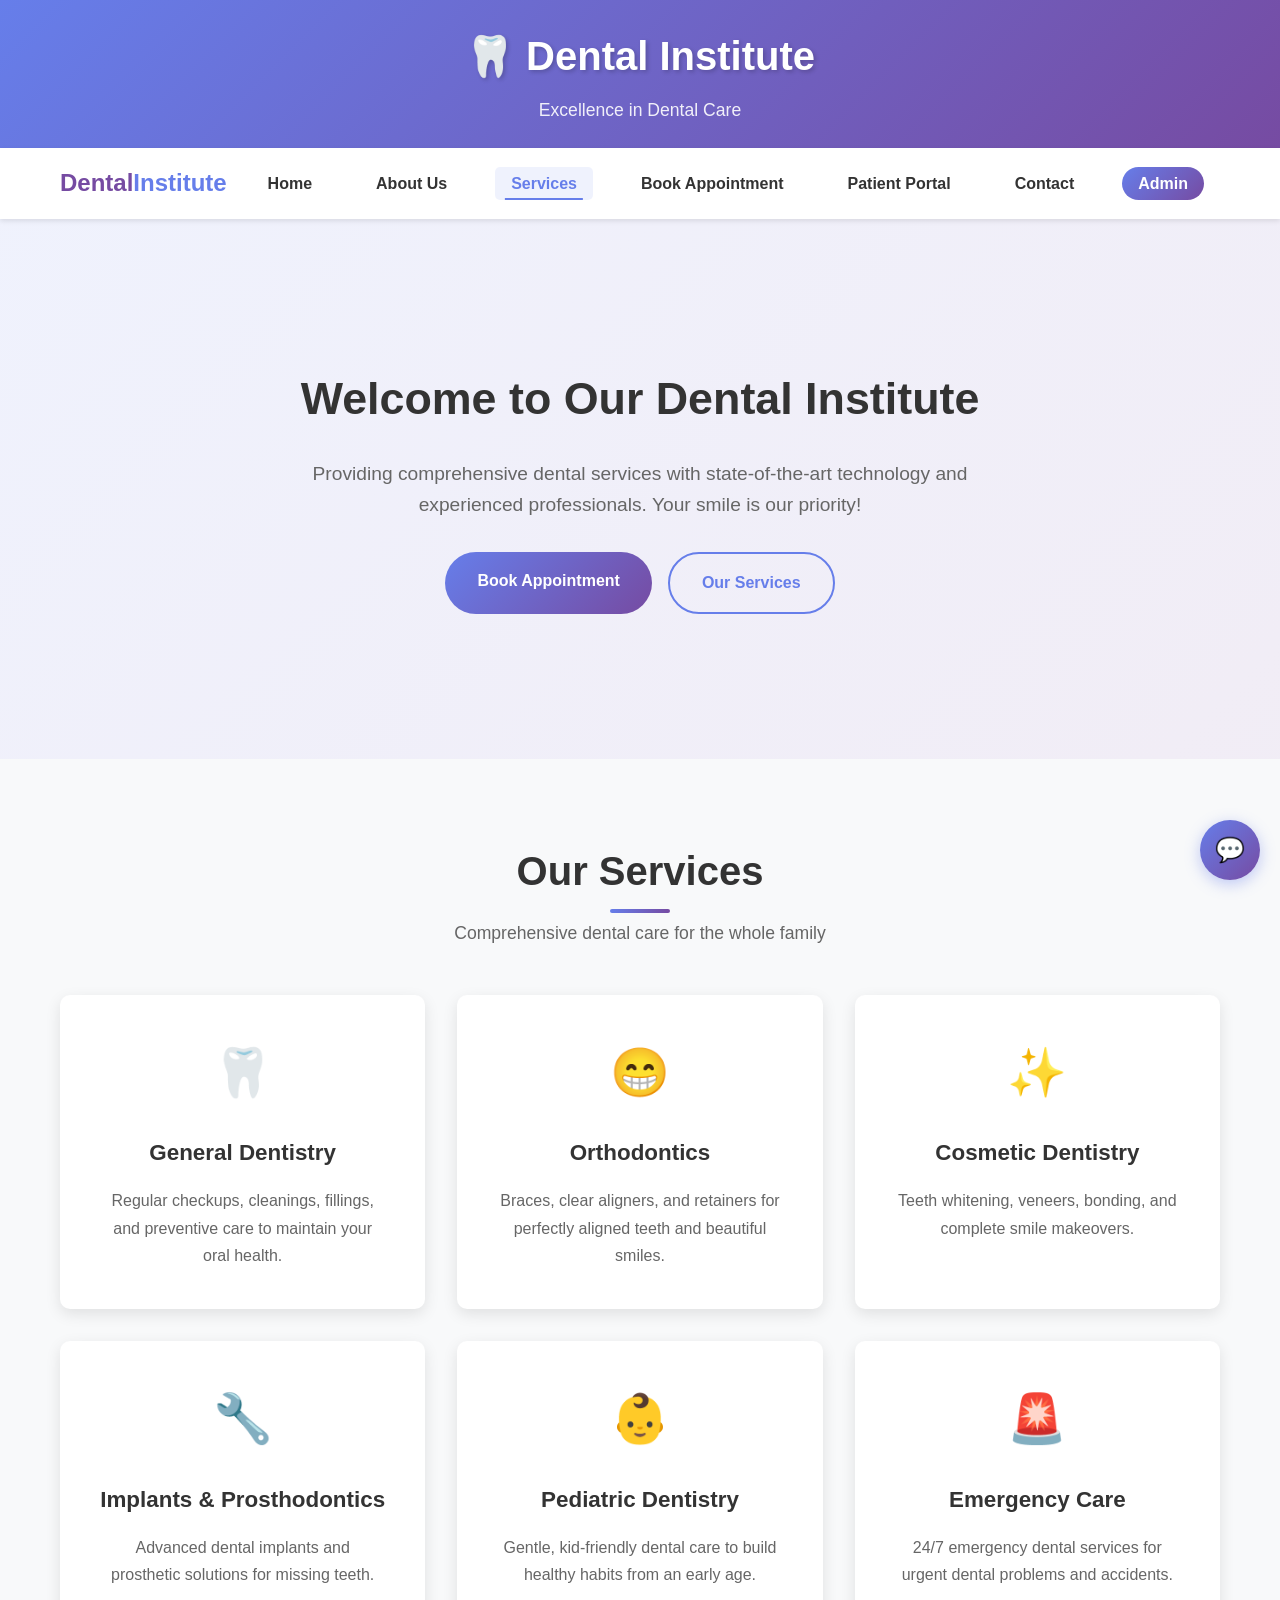
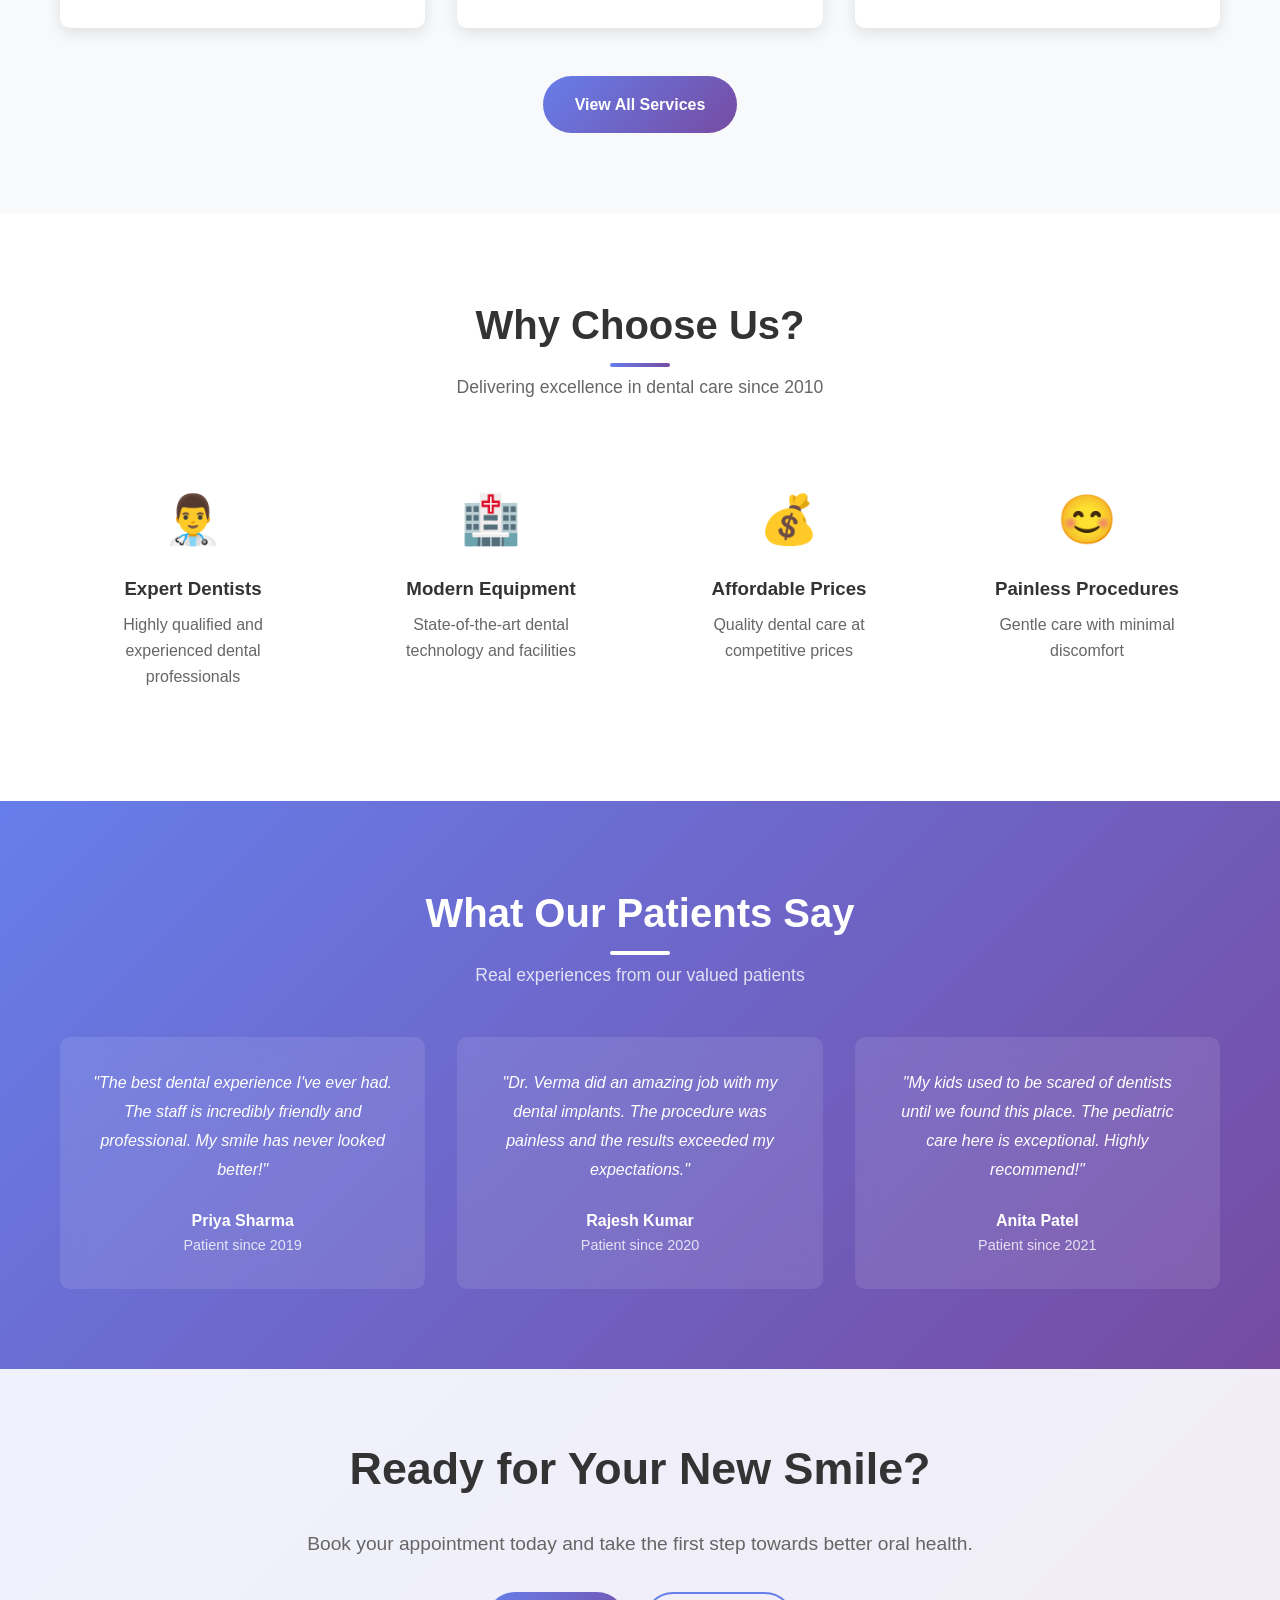
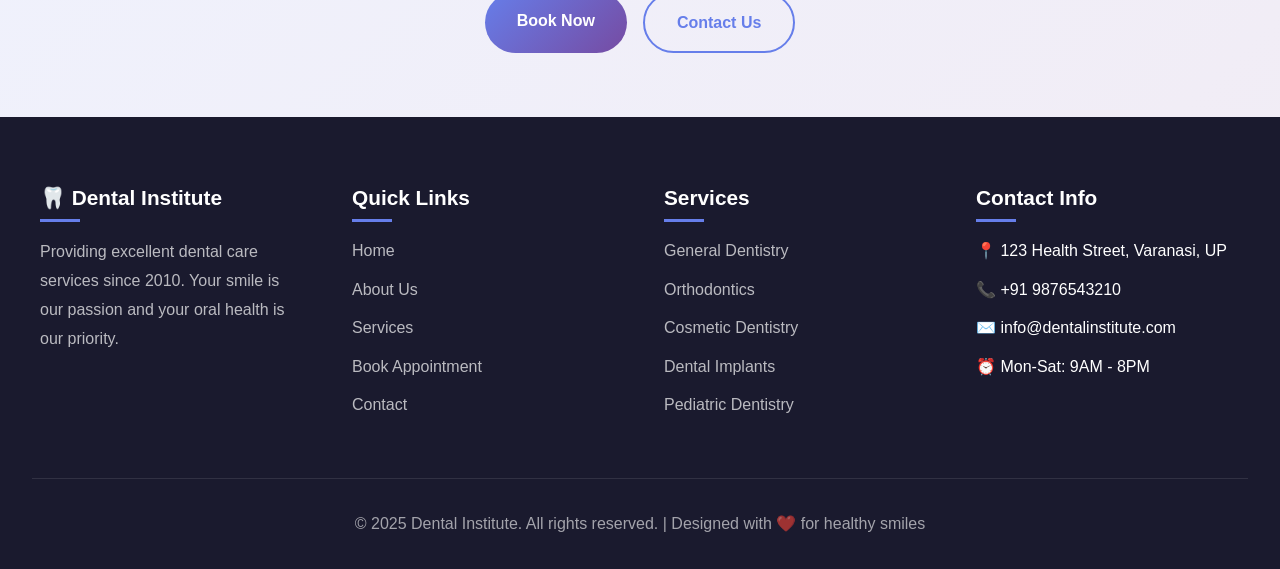
==== commit b56227dd: "feat: Add comprehensive dental institute features Major additions: - Patient Portal with login/regis" ====
--- a/index.html
+++ b/index.html
@@ -6,6 +6,21 @@
     <meta name="description" content="Dental Institute - Professional dental care services in Varanasi. Offering general dentistry, orthodontics, cosmetic dentistry, and more.">
     <meta name="keywords" content="dental, dentist, dental care, teeth, orthodontics, Varanasi, dental clinic">
     <meta name="author" content="Dental Institute">
+    
+    <!-- PWA Meta Tags -->
+    <meta name="theme-color" content="#667eea">
+    <meta name="apple-mobile-web-app-capable" content="yes">
+    <meta name="apple-mobile-web-app-status-bar-style" content="default">
+    <meta name="apple-mobile-web-app-title" content="Dental Institute">
+    <link rel="manifest" href="manifest.json">
+    <link rel="apple-touch-icon" href="favicon.svg">
+    
+    <!-- Open Graph Meta Tags -->
+    <meta property="og:title" content="Dental Institute - Professional Dental Care">
+    <meta property="og:description" content="Modern dental care services with online appointment booking, patient portal, and 24/7 emergency support.">
+    <meta property="og:type" content="website">
+    <meta property="og:url" content="https://dentalinstitute.com">
+    
     <title>Dental Institute - Professional Care</title>
     <link rel="icon" type="image/svg+xml" href="favicon.svg">
     <link rel="stylesheet" href="css/style.css">
@@ -35,6 +50,7 @@
                 <li><a href="about.html">About Us</a></li>
                 <li><a href="services.html">Services</a></li>
                 <li><a href="appointments.html">Book Appointment</a></li>
+                <li><a href="patient-portal.html">Patient Portal</a></li>
                 <li><a href="contact.html">Contact</a></li>
                 <li><a href="admin.html" class="admin-link">Admin</a></li>
             </ul>
@@ -208,5 +224,21 @@
     </footer>
 
     <script src="js/script.js"></script>
+    <script src="js/chat-widget.js"></script>
+    
+    <!-- Service Worker Registration -->
+    <script>
+        if ('serviceWorker' in navigator) {
+            window.addEventListener('load', () => {
+                navigator.serviceWorker.register('/sw.js')
+                    .then(registration => {
+                        console.log('ServiceWorker registered:', registration.scope);
+                    })
+                    .catch(error => {
+                        console.log('ServiceWorker registration failed:', error);
+                    });
+            });
+        }
+    </script>
 </body>
 </html>
--- a/css/style.css
+++ b/css/style.css
@@ -1574,6 +1574,10 @@
     align-items: center;
 }
 
+.section-actions .btn {
+    white-space: nowrap;
+}
+
 .search-input {
     padding: 0.75rem 1rem;
     border: 2px solid #e0e0e0;
@@ -1606,9 +1610,10 @@
 /* Stats Grid */
 .stats-grid {
     display: grid;
-    grid-template-columns: repeat(auto-fit, minmax(240px, 1fr));
+    grid-template-columns: repeat(4, 1fr);
     gap: 1.5rem;
     margin-bottom: 2rem;
+    align-items: stretch;
 }
 
 .stat-card {
@@ -1622,6 +1627,7 @@
     transition: var(--transition);
     position: relative;
     overflow: hidden;
+    min-height: 120px;
 }
 
 .stat-card:hover {
@@ -1686,6 +1692,7 @@
     grid-template-columns: 2fr 1fr;
     gap: 1.5rem;
     margin-bottom: 2rem;
+    align-items: stretch;
 }
 
 .chart-card {
@@ -1693,6 +1700,9 @@
     border-radius: 12px;
     padding: 1.5rem;
     box-shadow: 0 2px 10px rgba(0, 0, 0, 0.05);
+    display: flex;
+    flex-direction: column;
+    min-height: 320px;
 }
 
 .chart-header {
@@ -1732,15 +1742,20 @@
 
 .chart-container {
     min-height: 250px;
+    flex: 1;
+    display: flex;
+    flex-direction: column;
+    justify-content: center;
 }
 
 /* Bar Chart */
 .bar-chart {
     display: flex;
     align-items: flex-end;
-    justify-content: space-around;
+    justify-content: space-between;
     height: 200px;
-    padding-top: 1rem;
+    padding: 1rem 0.5rem;
+    gap: 0.5rem;
 }
 
 .bar-group {
@@ -1748,10 +1763,13 @@
     flex-direction: column;
     align-items: center;
     gap: 0.5rem;
+    flex: 1;
+    max-width: 60px;
 }
 
 .bar {
-    width: 40px;
+    width: 100%;
+    max-width: 50px;
     background: #f0f0f0;
     border-radius: 4px 4px 0 0;
     display: flex;
@@ -1780,7 +1798,10 @@
     display: flex;
     flex-direction: column;
     align-items: center;
+    justify-content: center;
     gap: 1.5rem;
+    flex: 1;
+    padding: 1rem 0;
 }
 
 .donut {
@@ -1836,8 +1857,9 @@
 /* Dashboard Grid */
 .dashboard-grid {
     display: grid;
-    grid-template-columns: repeat(auto-fit, minmax(400px, 1fr));
+    grid-template-columns: repeat(2, 1fr);
     gap: 1.5rem;
+    align-items: stretch;
 }
 
 .dashboard-card {
@@ -1845,6 +1867,9 @@
     border-radius: 12px;
     box-shadow: 0 2px 10px rgba(0, 0, 0, 0.05);
     overflow: hidden;
+    display: flex;
+    flex-direction: column;
+    min-height: 350px;
 }
 
 .card-header {
@@ -1868,6 +1893,8 @@
 
 .card-body {
     padding: 1rem 1.5rem;
+    flex: 1;
+    overflow-y: auto;
 }
 
 /* Recent List */
@@ -2737,6 +2764,156 @@
     transition: all 0.3s ease;
 }
 
+/* Real-time indicator */
+.realtime-indicator {
+    position: fixed;
+    bottom: 20px;
+    left: 20px;
+    background: linear-gradient(135deg, var(--primary-color), var(--secondary-color));
+    color: white;
+    padding: 0.75rem 1.5rem;
+    border-radius: 50px;
+    font-size: 0.9rem;
+    display: flex;
+    align-items: center;
+    gap: 0.5rem;
+    z-index: 9999;
+    animation: slideInUp 0.3s ease;
+    box-shadow: 0 4px 15px rgba(102, 126, 234, 0.4);
+    transition: opacity 0.3s ease, transform 0.3s ease;
+}
+
+@keyframes slideInUp {
+    from {
+        opacity: 0;
+        transform: translateY(20px);
+    }
+    to {
+        opacity: 1;
+        transform: translateY(0);
+    }
+}
+
+.realtime-indicator .pulse {
+    width: 8px;
+    height: 8px;
+    background: #00ff88;
+    border-radius: 50%;
+    animation: pulse 1.5s infinite;
+}
+
+@keyframes pulse {
+    0%, 100% {
+        transform: scale(1);
+        opacity: 1;
+    }
+    50% {
+        transform: scale(1.5);
+        opacity: 0.5;
+    }
+}
+
+/* Status dropdown in tables */
+.status-dropdown {
+    padding: 0.4rem 0.75rem;
+    border: 2px solid #e0e0e0;
+    border-radius: 20px;
+    font-size: 0.8rem;
+    font-weight: 500;
+    cursor: pointer;
+    background: var(--bg-white);
+    transition: var(--transition);
+    min-width: 110px;
+}
+
+.status-dropdown:hover {
+    border-color: var(--primary-color);
+}
+
+.status-dropdown:focus {
+    outline: none;
+    border-color: var(--primary-color);
+    box-shadow: 0 0 0 3px rgba(102, 126, 234, 0.1);
+}
+
+/* Notification badge pulse */
+.notification-badge.pulse {
+    animation: badgePulse 0.5s ease;
+}
+
+@keyframes badgePulse {
+    0%, 100% {
+        transform: scale(1);
+    }
+    50% {
+        transform: scale(1.3);
+    }
+}
+
+/* Unread notification styling */
+.notification-item.unread {
+    background: rgba(102, 126, 234, 0.05);
+    border-left: 3px solid var(--primary-color);
+}
+
+.no-notifications {
+    padding: 2rem;
+    text-align: center;
+    color: var(--text-light);
+}
+
+/* Appointment item status colors in patient portal */
+.appointment-item.pending {
+    border-left-color: #ffc107;
+}
+
+.appointment-item.confirmed {
+    border-left-color: #28a745;
+}
+
+.appointment-item.completed {
+    border-left-color: var(--accent-color);
+}
+
+.appointment-item.cancelled {
+    border-left-color: #dc3545;
+    opacity: 0.7;
+}
+
+/* Live indicator for dashboard */
+.live-indicator {
+    display: inline-flex;
+    align-items: center;
+    gap: 0.5rem;
+    font-size: 0.8rem;
+    color: var(--accent-color);
+    margin-left: 1rem;
+}
+
+.live-indicator::before {
+    content: '';
+    width: 8px;
+    height: 8px;
+    background: var(--accent-color);
+    border-radius: 50%;
+    animation: pulse 1.5s infinite;
+}
+
+/* Stat card animation on update */
+.stat-card.updating {
+    animation: statUpdate 0.3s ease;
+}
+
+@keyframes statUpdate {
+    0%, 100% {
+        transform: scale(1);
+    }
+    50% {
+        transform: scale(1.02);
+        box-shadow: 0 10px 30px rgba(102, 126, 234, 0.2);
+    }
+}
+
 .admin-alert-success {
     border-left: 4px solid #28a745;
 }
@@ -2795,6 +2972,10 @@
 @media (max-width: 1200px) {
     .charts-row {
         grid-template-columns: 1fr;
+    }
+    
+    .stats-grid {
+        grid-template-columns: repeat(2, 1fr);
     }
     
     .messages-container {
@@ -2860,7 +3041,11 @@
     }
     
     .stats-grid {
-        grid-template-columns: 1fr 1fr;
+        grid-template-columns: repeat(2, 1fr);
+    }
+    
+    .dashboard-grid {
+        grid-template-columns: 1fr;
     }
     
     .admin-table {
@@ -2888,6 +3073,10 @@
         grid-template-columns: 1fr;
     }
     
+    .charts-row {
+        grid-template-columns: 1fr;
+    }
+    
     .form-row {
         grid-template-columns: 1fr;
     }
@@ -2904,3 +3093,1879 @@
         width: 100%;
     }
 }
+
+/* ===========================================
+   Patient Portal Styles
+   =========================================== */
+
+/* Login Modal */
+.patient-modal {
+    position: fixed;
+    top: 0;
+    left: 0;
+    width: 100%;
+    height: 100%;
+    background: linear-gradient(135deg, rgba(102, 126, 234, 0.95) 0%, rgba(118, 75, 162, 0.95) 100%);
+    display: flex;
+    align-items: center;
+    justify-content: center;
+    z-index: 9999;
+}
+
+.patient-modal.hidden {
+    display: none;
+}
+
+.patient-modal-content {
+    background: var(--bg-white);
+    border-radius: 16px;
+    padding: 2rem;
+    max-width: 500px;
+    width: 95%;
+    max-height: 90vh;
+    overflow-y: auto;
+    box-shadow: 0 25px 50px rgba(0, 0, 0, 0.25);
+}
+
+.login-tabs {
+    display: flex;
+    border-bottom: 2px solid #eee;
+    margin-bottom: 1.5rem;
+}
+
+.tab-btn {
+    flex: 1;
+    padding: 1rem;
+    background: none;
+    border: none;
+    font-size: 1rem;
+    font-weight: 600;
+    color: var(--text-light);
+    cursor: pointer;
+    transition: var(--transition);
+    position: relative;
+}
+
+.tab-btn.active {
+    color: var(--primary-color);
+}
+
+.tab-btn.active::after {
+    content: '';
+    position: absolute;
+    bottom: -2px;
+    left: 0;
+    width: 100%;
+    height: 3px;
+    background: var(--primary-color);
+}
+
+.tab-content {
+    display: none;
+}
+
+.tab-content.active {
+    display: block;
+}
+
+.password-input-wrapper {
+    position: relative;
+}
+
+.toggle-password {
+    position: absolute;
+    right: 10px;
+    top: 50%;
+    transform: translateY(-50%);
+    background: none;
+    border: none;
+    cursor: pointer;
+    font-size: 1.2rem;
+}
+
+.form-row-inline {
+    display: flex;
+    justify-content: space-between;
+    align-items: center;
+}
+
+.forgot-password {
+    color: var(--primary-color);
+    font-size: 0.9rem;
+}
+
+.demo-hint {
+    text-align: center;
+    margin-top: 1.5rem;
+    padding: 1rem;
+    background: var(--bg-light);
+    border-radius: 8px;
+    font-size: 0.85rem;
+    color: var(--text-light);
+}
+
+.form-hint {
+    color: var(--text-light);
+    font-size: 0.85rem;
+    margin-top: 0.25rem;
+}
+
+/* Patient Dashboard */
+.patient-dashboard {
+    min-height: 100vh;
+    background: var(--bg-light);
+}
+
+.dashboard-header {
+    background: linear-gradient(135deg, var(--primary-color) 0%, var(--secondary-color) 100%);
+    padding: 2rem;
+    color: white;
+}
+
+.dashboard-header .container {
+    display: flex;
+    justify-content: space-between;
+    align-items: center;
+    flex-wrap: wrap;
+    gap: 1rem;
+}
+
+.dashboard-welcome {
+    display: flex;
+    align-items: center;
+    gap: 1rem;
+}
+
+.patient-avatar-large {
+    width: 60px;
+    height: 60px;
+    background: rgba(255, 255, 255, 0.2);
+    border-radius: 50%;
+    display: flex;
+    align-items: center;
+    justify-content: center;
+    font-size: 1.5rem;
+    font-weight: bold;
+}
+
+.welcome-text h2 {
+    margin: 0;
+    font-size: 1.5rem;
+}
+
+.welcome-text p {
+    margin: 0.25rem 0 0;
+    opacity: 0.9;
+}
+
+.dashboard-actions {
+    display: flex;
+    gap: 0.75rem;
+}
+
+.notification-badge-small {
+    background: #dc3545;
+    color: white;
+    font-size: 0.7rem;
+    padding: 0.15rem 0.4rem;
+    border-radius: 10px;
+    margin-left: 0.25rem;
+}
+
+.dashboard-nav {
+    background: var(--bg-white);
+    box-shadow: 0 2px 10px rgba(0, 0, 0, 0.05);
+    position: sticky;
+    top: 0;
+    z-index: 100;
+    overflow-x: auto;
+}
+
+.nav-pills {
+    display: flex;
+    gap: 0.5rem;
+    padding: 1rem 0;
+    min-width: max-content;
+}
+
+.nav-pill {
+    padding: 0.75rem 1.25rem;
+    border: none;
+    background: transparent;
+    color: var(--text-dark);
+    font-weight: 500;
+    border-radius: 25px;
+    cursor: pointer;
+    transition: var(--transition);
+    white-space: nowrap;
+}
+
+.nav-pill:hover {
+    background: var(--bg-light);
+}
+
+.nav-pill.active {
+    background: linear-gradient(135deg, var(--primary-color), var(--secondary-color));
+    color: white;
+}
+
+.dashboard-content {
+    padding: 2rem 0;
+}
+
+.dashboard-section {
+    display: none;
+}
+
+.dashboard-section.active {
+    display: block;
+}
+
+/* Overview Cards */
+.overview-grid {
+    display: grid;
+    grid-template-columns: repeat(4, 1fr);
+    gap: 1rem;
+    margin-bottom: 2rem;
+}
+
+.overview-card {
+    background: var(--bg-white);
+    padding: 1.5rem;
+    border-radius: 12px;
+    box-shadow: 0 2px 10px rgba(0, 0, 0, 0.05);
+    display: flex;
+    align-items: center;
+    gap: 1rem;
+}
+
+.overview-icon {
+    font-size: 2rem;
+}
+
+.overview-details h3 {
+    font-size: 1.5rem;
+    margin: 0;
+    color: var(--primary-color);
+}
+
+.overview-details p {
+    margin: 0;
+    color: var(--text-light);
+    font-size: 0.85rem;
+}
+
+/* Quick Actions */
+.quick-actions {
+    margin: 2rem 0;
+}
+
+.quick-actions h3 {
+    margin-bottom: 1rem;
+    color: var(--text-dark);
+}
+
+.actions-grid {
+    display: grid;
+    grid-template-columns: repeat(6, 1fr);
+    gap: 1rem;
+}
+
+.action-card {
+    background: var(--bg-white);
+    padding: 1.5rem 1rem;
+    border-radius: 12px;
+    text-align: center;
+    box-shadow: 0 2px 10px rgba(0, 0, 0, 0.05);
+    transition: var(--transition);
+    color: var(--text-dark);
+}
+
+.action-card:hover {
+    transform: translateY(-5px);
+    box-shadow: 0 10px 30px rgba(0, 0, 0, 0.1);
+}
+
+.action-card.emergency {
+    background: linear-gradient(135deg, #dc3545, #c82333);
+    color: white;
+}
+
+.action-icon {
+    display: block;
+    font-size: 2rem;
+    margin-bottom: 0.5rem;
+}
+
+/* Appointment Cards */
+.appointment-card {
+    display: flex;
+    align-items: center;
+    background: var(--bg-white);
+    padding: 1rem;
+    border-radius: 12px;
+    margin-bottom: 1rem;
+    box-shadow: 0 2px 10px rgba(0, 0, 0, 0.05);
+}
+
+.apt-date-badge {
+    background: linear-gradient(135deg, var(--primary-color), var(--secondary-color));
+    color: white;
+    padding: 1rem;
+    border-radius: 10px;
+    text-align: center;
+    min-width: 70px;
+}
+
+.apt-day {
+    display: block;
+    font-size: 1.5rem;
+    font-weight: bold;
+}
+
+.apt-month {
+    font-size: 0.85rem;
+}
+
+.apt-details {
+    flex: 1;
+    padding: 0 1rem;
+}
+
+.apt-details h4 {
+    margin: 0 0 0.5rem;
+    color: var(--text-dark);
+}
+
+.apt-time, .apt-doctor {
+    margin: 0;
+    font-size: 0.9rem;
+    color: var(--text-light);
+}
+
+.apt-status {
+    text-align: right;
+}
+
+.apt-actions {
+    display: flex;
+    gap: 0.5rem;
+    margin-top: 0.5rem;
+}
+
+.btn-icon {
+    background: none;
+    border: none;
+    cursor: pointer;
+    font-size: 1rem;
+    padding: 0.25rem;
+    opacity: 0.7;
+    transition: var(--transition);
+}
+
+.btn-icon:hover {
+    opacity: 1;
+}
+
+/* Medical Records */
+.records-grid {
+    display: grid;
+    grid-template-columns: repeat(2, 1fr);
+    gap: 1.5rem;
+}
+
+.record-card {
+    background: var(--bg-white);
+    border-radius: 12px;
+    box-shadow: 0 2px 10px rgba(0, 0, 0, 0.05);
+    overflow: hidden;
+}
+
+.record-card.full-width {
+    grid-column: 1 / -1;
+}
+
+.record-header {
+    display: flex;
+    justify-content: space-between;
+    align-items: center;
+    padding: 1rem 1.5rem;
+    background: var(--bg-light);
+    border-bottom: 1px solid #eee;
+}
+
+.record-header h3 {
+    margin: 0;
+    font-size: 1rem;
+}
+
+.record-body {
+    padding: 1.5rem;
+    max-height: 300px;
+    overflow-y: auto;
+}
+
+/* Dental Chart */
+.dental-chart {
+    text-align: center;
+}
+
+.chart-row {
+    display: flex;
+    justify-content: center;
+    gap: 0.5rem;
+    margin: 1rem 0;
+}
+
+.tooth {
+    width: 35px;
+    height: 40px;
+    background: #e8f5e9;
+    border: 2px solid #4caf50;
+    border-radius: 5px 5px 8px 8px;
+    display: flex;
+    align-items: center;
+    justify-content: center;
+    font-size: 0.7rem;
+    cursor: pointer;
+    transition: var(--transition);
+}
+
+.tooth:hover {
+    transform: scale(1.1);
+}
+
+.tooth.treated {
+    background: #e3f2fd;
+    border-color: #2196f3;
+}
+
+.tooth.needs-attention {
+    background: #fff3e0;
+    border-color: #ff9800;
+}
+
+.tooth.missing {
+    background: #ffebee;
+    border-color: #f44336;
+    opacity: 0.5;
+}
+
+.chart-label {
+    font-size: 0.85rem;
+    color: var(--text-light);
+    margin: 0.5rem 0;
+}
+
+.chart-divider {
+    height: 2px;
+    background: #eee;
+    margin: 1rem 0;
+}
+
+.chart-legend {
+    display: flex;
+    justify-content: center;
+    gap: 1.5rem;
+    margin-top: 1rem;
+    flex-wrap: wrap;
+}
+
+.legend-dot {
+    width: 12px;
+    height: 12px;
+    border-radius: 50%;
+    display: inline-block;
+    margin-right: 0.25rem;
+}
+
+.legend-dot.healthy { background: #4caf50; }
+.legend-dot.treated { background: #2196f3; }
+.legend-dot.needs-attention { background: #ff9800; }
+.legend-dot.missing { background: #f44336; }
+
+/* Treatment History */
+.treatment-item {
+    display: flex;
+    align-items: flex-start;
+    padding: 1rem;
+    border-bottom: 1px solid #f0f0f0;
+}
+
+.treatment-item:last-child {
+    border-bottom: none;
+}
+
+.treatment-date {
+    background: var(--bg-light);
+    padding: 0.5rem;
+    border-radius: 6px;
+    font-size: 0.8rem;
+    color: var(--text-light);
+    min-width: 80px;
+    text-align: center;
+}
+
+.treatment-details {
+    flex: 1;
+    padding: 0 1rem;
+}
+
+.treatment-details h4 {
+    margin: 0 0 0.25rem;
+    color: var(--text-dark);
+}
+
+.treatment-notes {
+    font-size: 0.85rem;
+    color: var(--text-light);
+    margin: 0.25rem 0 0;
+}
+
+.treatment-cost {
+    font-weight: 600;
+    color: var(--primary-color);
+}
+
+/* Prescriptions */
+.prescription-card {
+    background: var(--bg-white);
+    border-radius: 12px;
+    padding: 1.5rem;
+    margin-bottom: 1rem;
+    box-shadow: 0 2px 10px rgba(0, 0, 0, 0.05);
+}
+
+.rx-header {
+    display: flex;
+    justify-content: space-between;
+    align-items: flex-start;
+    margin-bottom: 1rem;
+}
+
+.rx-info h4 {
+    margin: 0;
+}
+
+.rx-info p {
+    margin: 0.25rem 0 0;
+    font-size: 0.85rem;
+    color: var(--text-light);
+}
+
+.rx-medications {
+    background: var(--bg-light);
+    padding: 1rem;
+    border-radius: 8px;
+    margin-bottom: 1rem;
+}
+
+.medication-item {
+    margin-bottom: 0.75rem;
+}
+
+.medication-item:last-child {
+    margin-bottom: 0;
+}
+
+.medication-item strong {
+    color: var(--text-dark);
+}
+
+.medication-item p {
+    margin: 0.25rem 0;
+    font-size: 0.85rem;
+    color: var(--text-light);
+}
+
+.rx-notes {
+    background: #fff3e0;
+    padding: 0.75rem;
+    border-radius: 6px;
+    font-size: 0.9rem;
+    margin-bottom: 1rem;
+}
+
+.rx-actions {
+    display: flex;
+    gap: 0.75rem;
+}
+
+/* Billing */
+.billing-summary {
+    display: grid;
+    grid-template-columns: repeat(3, 1fr);
+    gap: 1rem;
+    margin-bottom: 2rem;
+}
+
+.billing-card {
+    background: var(--bg-white);
+    padding: 1.5rem;
+    border-radius: 12px;
+    text-align: center;
+    box-shadow: 0 2px 10px rgba(0, 0, 0, 0.05);
+}
+
+.billing-card h4 {
+    margin: 0 0 0.5rem;
+    color: var(--text-light);
+    font-size: 0.9rem;
+}
+
+.billing-card .amount {
+    font-size: 1.75rem;
+    font-weight: bold;
+    color: var(--primary-color);
+    margin: 0;
+}
+
+.billing-card small {
+    color: var(--text-light);
+}
+
+.billing-history, .insurance-info {
+    background: var(--bg-white);
+    padding: 1.5rem;
+    border-radius: 12px;
+    margin-bottom: 1.5rem;
+    box-shadow: 0 2px 10px rgba(0, 0, 0, 0.05);
+}
+
+.billing-history h3, .insurance-info h3 {
+    margin: 0 0 1rem;
+    padding-bottom: 0.75rem;
+    border-bottom: 1px solid #eee;
+}
+
+.transaction-item {
+    display: flex;
+    align-items: center;
+    padding: 0.75rem 0;
+    border-bottom: 1px solid #f0f0f0;
+}
+
+.transaction-item:last-child {
+    border-bottom: none;
+}
+
+.tx-date {
+    min-width: 90px;
+    font-size: 0.85rem;
+    color: var(--text-light);
+}
+
+.tx-description {
+    flex: 1;
+}
+
+.tx-amount {
+    font-weight: 600;
+}
+
+.tx-amount.credit {
+    color: #28a745;
+}
+
+.tx-amount.debit {
+    color: #dc3545;
+}
+
+/* Settings */
+.settings-grid {
+    display: grid;
+    grid-template-columns: repeat(2, 1fr);
+    gap: 1.5rem;
+}
+
+.settings-card {
+    background: var(--bg-white);
+    padding: 1.5rem;
+    border-radius: 12px;
+    box-shadow: 0 2px 10px rgba(0, 0, 0, 0.05);
+}
+
+.settings-card h3 {
+    margin: 0 0 1.5rem;
+    padding-bottom: 0.75rem;
+    border-bottom: 1px solid #eee;
+}
+
+.notification-options {
+    display: flex;
+    flex-direction: column;
+    gap: 1rem;
+    margin-bottom: 1.5rem;
+}
+
+.notification-option {
+    display: flex;
+    justify-content: space-between;
+    align-items: center;
+    cursor: pointer;
+}
+
+.two-factor-auth {
+    margin-top: 1.5rem;
+    padding-top: 1rem;
+    border-top: 1px solid #eee;
+    display: flex;
+    align-items: center;
+    gap: 1rem;
+}
+
+.danger-zone {
+    background: #fff5f5;
+    border: 1px solid #ffebee;
+    padding: 1.5rem;
+    border-radius: 12px;
+    margin-top: 2rem;
+}
+
+.danger-zone h3 {
+    color: #dc3545;
+    margin: 0 0 0.5rem;
+}
+
+.danger-zone p {
+    margin: 0 0 1rem;
+    color: var(--text-light);
+}
+
+.btn-danger {
+    background: #dc3545;
+    color: white;
+}
+
+.btn-danger:hover {
+    background: #c82333;
+}
+
+/* Patient Alert */
+.patient-alert {
+    position: fixed;
+    top: 80px;
+    right: 20px;
+    display: flex;
+    align-items: center;
+    gap: 0.75rem;
+    padding: 1rem 1.5rem;
+    background: var(--bg-white);
+    border-radius: 10px;
+    box-shadow: 0 10px 40px rgba(0, 0, 0, 0.15);
+    z-index: 10000;
+    animation: alertSlide 0.3s ease;
+    max-width: 400px;
+}
+
+.patient-alert-success { border-left: 4px solid #28a745; }
+.patient-alert-error { border-left: 4px solid #dc3545; }
+.patient-alert-info { border-left: 4px solid var(--primary-color); }
+
+.patient-alert.fade-out {
+    opacity: 0;
+    transform: translateX(100px);
+}
+
+/* Activity */
+.activity-item {
+    display: flex;
+    align-items: center;
+    gap: 1rem;
+    padding: 0.75rem;
+    border-bottom: 1px solid #f0f0f0;
+}
+
+.activity-item:last-child {
+    border-bottom: none;
+}
+
+.activity-icon {
+    font-size: 1.5rem;
+}
+
+.activity-details p {
+    margin: 0;
+    color: var(--text-dark);
+}
+
+.activity-time {
+    font-size: 0.8rem;
+    color: var(--text-light);
+}
+
+/* No Data Message */
+.no-data-message {
+    text-align: center;
+    padding: 3rem;
+}
+
+.no-data-icon {
+    font-size: 4rem;
+    display: block;
+    margin-bottom: 1rem;
+}
+
+/* ===========================================
+   Emergency Page Styles
+   =========================================== */
+
+.emergency-banner {
+    background: #dc3545;
+    color: white;
+    padding: 0.75rem;
+    text-align: center;
+    font-size: 0.95rem;
+}
+
+.emergency-banner a {
+    color: white;
+    text-decoration: underline;
+    font-weight: bold;
+    margin-left: 0.5rem;
+}
+
+.emergency-pulse {
+    display: inline-block;
+    width: 10px;
+    height: 10px;
+    background: white;
+    border-radius: 50%;
+    margin-right: 0.5rem;
+    animation: pulse 1.5s infinite;
+}
+
+.emergency-header {
+    background: linear-gradient(135deg, #dc3545 0%, #c82333 100%);
+}
+
+.emergency-hero {
+    background: linear-gradient(135deg, #dc3545 0%, #c82333 100%);
+    color: white;
+    padding: 4rem 2rem;
+    text-align: center;
+}
+
+.emergency-hero h2 {
+    color: white;
+}
+
+.emergency-hero p {
+    color: rgba(255, 255, 255, 0.9);
+}
+
+.emergency-cta {
+    display: flex;
+    gap: 1rem;
+    justify-content: center;
+    margin-top: 2rem;
+    flex-wrap: wrap;
+}
+
+.btn-emergency {
+    background: white;
+    color: #dc3545;
+    font-weight: bold;
+}
+
+.btn-emergency:hover {
+    background: #f8f9fa;
+    transform: translateY(-3px);
+}
+
+.btn-lg {
+    padding: 1.25rem 2.5rem;
+    font-size: 1.1rem;
+}
+
+.emergency-stats {
+    display: flex;
+    justify-content: center;
+    gap: 3rem;
+    margin-top: 3rem;
+    flex-wrap: wrap;
+}
+
+.emergency-stat {
+    text-align: center;
+}
+
+.emergency-stat .stat-number {
+    font-size: 2.5rem;
+    font-weight: bold;
+}
+
+.emergency-stat .stat-label {
+    font-size: 0.9rem;
+    opacity: 0.9;
+}
+
+.urgency-badge {
+    display: inline-block;
+    padding: 0.3rem 0.75rem;
+    border-radius: 20px;
+    font-size: 0.8rem;
+    font-weight: 500;
+    margin-top: 1rem;
+}
+
+.urgency-badge.critical {
+    background: #dc3545;
+    color: white;
+}
+
+.urgency-badge.high {
+    background: #ff9800;
+    color: white;
+}
+
+.urgency-badge.medium {
+    background: #ffc107;
+    color: #333;
+}
+
+/* Accordion */
+.first-aid-accordion {
+    max-width: 800px;
+    margin: 0 auto;
+}
+
+.accordion-item {
+    background: var(--bg-white);
+    border-radius: 10px;
+    margin-bottom: 1rem;
+    box-shadow: 0 2px 10px rgba(0, 0, 0, 0.05);
+    overflow: hidden;
+}
+
+.accordion-header {
+    width: 100%;
+    padding: 1.25rem 1.5rem;
+    background: none;
+    border: none;
+    display: flex;
+    justify-content: space-between;
+    align-items: center;
+    font-size: 1rem;
+    font-weight: 600;
+    color: var(--text-dark);
+    cursor: pointer;
+    text-align: left;
+}
+
+.accordion-icon {
+    font-size: 1.5rem;
+    color: var(--primary-color);
+}
+
+.accordion-content {
+    max-height: 0;
+    overflow: hidden;
+    transition: max-height 0.3s ease;
+    padding: 0 1.5rem;
+}
+
+.accordion-item.active .accordion-content {
+    padding-bottom: 1.5rem;
+}
+
+.accordion-content ol {
+    margin: 0;
+    padding-left: 1.25rem;
+    color: var(--text-light);
+}
+
+.accordion-content li {
+    margin-bottom: 0.5rem;
+}
+
+/* Process Timeline */
+.process-timeline {
+    max-width: 800px;
+    margin: 0 auto;
+}
+
+.process-step {
+    display: flex;
+    gap: 1.5rem;
+    margin-bottom: 2rem;
+    position: relative;
+}
+
+.process-step:not(:last-child)::after {
+    content: '';
+    position: absolute;
+    left: 22px;
+    top: 50px;
+    width: 2px;
+    height: calc(100% - 30px);
+    background: var(--primary-color);
+}
+
+.step-number {
+    width: 45px;
+    height: 45px;
+    background: linear-gradient(135deg, var(--primary-color), var(--secondary-color));
+    color: white;
+    border-radius: 50%;
+    display: flex;
+    align-items: center;
+    justify-content: center;
+    font-weight: bold;
+    font-size: 1.2rem;
+    flex-shrink: 0;
+}
+
+.step-content h3 {
+    margin: 0 0 0.5rem;
+    color: var(--text-dark);
+}
+
+.step-content p {
+    margin: 0;
+    color: var(--text-light);
+}
+
+.emergency-contact a {
+    color: var(--primary-color);
+    font-weight: 600;
+}
+
+/* ===========================================
+   Gallery Page Styles
+   =========================================== */
+
+.gallery-filters {
+    padding: 2rem 0;
+    background: var(--bg-white);
+}
+
+.filter-tabs {
+    display: flex;
+    justify-content: center;
+    flex-wrap: wrap;
+    gap: 0.5rem;
+}
+
+.filter-tab {
+    padding: 0.75rem 1.5rem;
+    border: 2px solid #eee;
+    background: transparent;
+    border-radius: 25px;
+    cursor: pointer;
+    font-weight: 500;
+    transition: var(--transition);
+}
+
+.filter-tab:hover {
+    border-color: var(--primary-color);
+    color: var(--primary-color);
+}
+
+.filter-tab.active {
+    background: var(--primary-color);
+    border-color: var(--primary-color);
+    color: white;
+}
+
+.gallery-section {
+    padding: 3rem 2rem;
+    background: var(--bg-light);
+}
+
+.gallery-grid {
+    display: grid;
+    grid-template-columns: repeat(auto-fill, minmax(350px, 1fr));
+    gap: 2rem;
+}
+
+.gallery-item {
+    background: var(--bg-white);
+    border-radius: 12px;
+    overflow: hidden;
+    box-shadow: 0 2px 10px rgba(0, 0, 0, 0.05);
+    transition: var(--transition);
+}
+
+.gallery-item:hover {
+    transform: translateY(-5px);
+    box-shadow: 0 10px 30px rgba(0, 0, 0, 0.1);
+}
+
+.before-after {
+    display: flex;
+}
+
+.ba-image {
+    flex: 1;
+    position: relative;
+}
+
+.ba-placeholder {
+    height: 180px;
+    display: flex;
+    flex-direction: column;
+    align-items: center;
+    justify-content: center;
+    color: white;
+    font-weight: 600;
+}
+
+.teeth-illustration {
+    font-size: 2rem;
+    margin-top: 0.5rem;
+}
+
+.ba-label {
+    position: absolute;
+    bottom: 10px;
+    left: 10px;
+    background: rgba(0, 0, 0, 0.6);
+    color: white;
+    padding: 0.25rem 0.75rem;
+    border-radius: 15px;
+    font-size: 0.75rem;
+}
+
+.gallery-info {
+    padding: 1.25rem;
+}
+
+.gallery-info h3 {
+    margin: 0 0 0.5rem;
+    font-size: 1.1rem;
+}
+
+.gallery-info p {
+    margin: 0 0 0.75rem;
+    color: var(--text-light);
+    font-size: 0.9rem;
+}
+
+.treatment-badge {
+    display: inline-block;
+    background: var(--bg-light);
+    padding: 0.25rem 0.75rem;
+    border-radius: 15px;
+    font-size: 0.8rem;
+    color: var(--primary-color);
+}
+
+/* ===========================================
+   Blog Page Styles
+   =========================================== */
+
+.blog-categories {
+    padding: 1.5rem 0;
+    background: var(--bg-white);
+    position: sticky;
+    top: 60px;
+    z-index: 99;
+    box-shadow: 0 2px 10px rgba(0, 0, 0, 0.05);
+}
+
+.category-tabs {
+    display: flex;
+    justify-content: center;
+    flex-wrap: wrap;
+    gap: 0.5rem;
+}
+
+.category-tab {
+    padding: 0.5rem 1.25rem;
+    border: none;
+    background: var(--bg-light);
+    border-radius: 20px;
+    cursor: pointer;
+    font-weight: 500;
+    transition: var(--transition);
+}
+
+.category-tab:hover {
+    background: rgba(102, 126, 234, 0.1);
+}
+
+.category-tab.active {
+    background: var(--primary-color);
+    color: white;
+}
+
+.featured-post {
+    padding: 3rem 2rem;
+    background: var(--bg-light);
+}
+
+.blog-featured {
+    display: grid;
+    grid-template-columns: 1fr 1fr;
+    gap: 3rem;
+    background: var(--bg-white);
+    border-radius: 16px;
+    overflow: hidden;
+    box-shadow: 0 5px 20px rgba(0, 0, 0, 0.1);
+}
+
+.featured-content {
+    padding: 3rem;
+    display: flex;
+    flex-direction: column;
+    justify-content: center;
+}
+
+.featured-content .post-category {
+    display: inline-block;
+    background: linear-gradient(135deg, var(--primary-color), var(--secondary-color));
+    color: white;
+    padding: 0.3rem 1rem;
+    border-radius: 15px;
+    font-size: 0.8rem;
+    margin-bottom: 1rem;
+}
+
+.featured-content h2 {
+    font-size: 1.75rem;
+    margin: 0 0 1rem;
+    color: var(--text-dark);
+}
+
+.featured-content p {
+    color: var(--text-light);
+    margin-bottom: 1.5rem;
+}
+
+.featured-image {
+    min-height: 300px;
+}
+
+.blog-section {
+    padding: 3rem 2rem;
+}
+
+.blog-grid {
+    display: grid;
+    grid-template-columns: repeat(auto-fill, minmax(320px, 1fr));
+    gap: 2rem;
+    margin-bottom: 2rem;
+}
+
+.blog-card {
+    background: var(--bg-white);
+    border-radius: 12px;
+    overflow: hidden;
+    box-shadow: 0 2px 10px rgba(0, 0, 0, 0.05);
+    transition: var(--transition);
+}
+
+.blog-card:hover {
+    transform: translateY(-5px);
+    box-shadow: 0 10px 30px rgba(0, 0, 0, 0.1);
+}
+
+.blog-image {
+    height: 160px;
+    display: flex;
+    align-items: center;
+    justify-content: center;
+}
+
+.blog-emoji {
+    font-size: 4rem;
+}
+
+.blog-content {
+    padding: 1.5rem;
+}
+
+.blog-content .post-category {
+    display: inline-block;
+    background: var(--bg-light);
+    padding: 0.25rem 0.75rem;
+    border-radius: 15px;
+    font-size: 0.75rem;
+    color: var(--primary-color);
+    margin-bottom: 0.75rem;
+}
+
+.blog-content h3 {
+    margin: 0 0 0.75rem;
+    font-size: 1.1rem;
+    line-height: 1.4;
+}
+
+.blog-content p {
+    color: var(--text-light);
+    font-size: 0.9rem;
+    margin: 0 0 1rem;
+}
+
+.post-meta {
+    display: flex;
+    gap: 1rem;
+    font-size: 0.8rem;
+    color: var(--text-light);
+    margin-bottom: 1rem;
+}
+
+.read-more {
+    color: var(--primary-color);
+    font-weight: 600;
+}
+
+.load-more-container {
+    text-align: center;
+    padding: 2rem 0;
+}
+
+.newsletter-section {
+    padding: 4rem 2rem;
+    background: linear-gradient(135deg, var(--primary-color) 0%, var(--secondary-color) 100%);
+}
+
+.newsletter-card {
+    background: rgba(255, 255, 255, 0.1);
+    backdrop-filter: blur(10px);
+    border-radius: 16px;
+    padding: 3rem;
+    display: flex;
+    justify-content: space-between;
+    align-items: center;
+    gap: 2rem;
+    flex-wrap: wrap;
+    color: white;
+}
+
+.newsletter-content h2 {
+    color: white;
+    margin: 0 0 0.5rem;
+}
+
+.newsletter-content p {
+    margin: 0;
+    opacity: 0.9;
+}
+
+.newsletter-form {
+    display: flex;
+    gap: 0.75rem;
+}
+
+.newsletter-form input {
+    padding: 1rem 1.5rem;
+    border: none;
+    border-radius: 50px;
+    min-width: 300px;
+}
+
+.topic-card {
+    cursor: pointer;
+    text-decoration: none;
+}
+
+.faq-grid {
+    display: grid;
+    grid-template-columns: repeat(auto-fill, minmax(350px, 1fr));
+    gap: 1.5rem;
+}
+
+.faq-item {
+    background: var(--bg-white);
+    padding: 1.5rem;
+    border-radius: 12px;
+    box-shadow: 0 2px 10px rgba(0, 0, 0, 0.05);
+}
+
+.faq-item h3 {
+    margin: 0 0 0.75rem;
+    font-size: 1rem;
+    color: var(--text-dark);
+}
+
+.faq-item p {
+    margin: 0;
+    color: var(--text-light);
+    font-size: 0.95rem;
+}
+
+/* ===========================================
+   Insurance Page Styles
+   =========================================== */
+
+.insurance-grid {
+    display: grid;
+    grid-template-columns: repeat(auto-fill, minmax(250px, 1fr));
+    gap: 1.5rem;
+}
+
+.insurance-card {
+    background: var(--bg-white);
+    padding: 1.5rem;
+    border-radius: 12px;
+    text-align: center;
+    box-shadow: 0 2px 10px rgba(0, 0, 0, 0.05);
+    transition: var(--transition);
+}
+
+.insurance-card:hover {
+    transform: translateY(-5px);
+    box-shadow: 0 10px 30px rgba(0, 0, 0, 0.1);
+}
+
+.insurance-logo {
+    font-size: 3rem;
+    margin-bottom: 1rem;
+}
+
+.insurance-card h3 {
+    margin: 0 0 0.5rem;
+    font-size: 1.1rem;
+}
+
+.insurance-card p {
+    margin: 0 0 0.75rem;
+    color: var(--text-light);
+    font-size: 0.9rem;
+}
+
+.coverage-badge {
+    display: inline-block;
+    padding: 0.25rem 0.75rem;
+    border-radius: 15px;
+    font-size: 0.75rem;
+    background: rgba(40, 167, 69, 0.1);
+    color: #28a745;
+}
+
+.insurance-note {
+    text-align: center;
+    margin-top: 2rem;
+    padding: 1.5rem;
+    background: var(--bg-white);
+    border-radius: 12px;
+}
+
+.payment-plans-grid {
+    display: grid;
+    grid-template-columns: repeat(auto-fit, minmax(320px, 1fr));
+    gap: 2rem;
+}
+
+.payment-plan-card {
+    background: var(--bg-white);
+    padding: 2rem;
+    border-radius: 16px;
+    box-shadow: 0 2px 15px rgba(0, 0, 0, 0.05);
+    position: relative;
+    transition: var(--transition);
+}
+
+.payment-plan-card:hover {
+    transform: translateY(-5px);
+    box-shadow: 0 10px 30px rgba(0, 0, 0, 0.1);
+}
+
+.payment-plan-card.featured {
+    border: 2px solid var(--primary-color);
+}
+
+.plan-badge {
+    position: absolute;
+    top: -12px;
+    left: 50%;
+    transform: translateX(-50%);
+    background: var(--primary-color);
+    color: white;
+    padding: 0.3rem 1rem;
+    border-radius: 15px;
+    font-size: 0.8rem;
+    white-space: nowrap;
+}
+
+.plan-icon {
+    font-size: 3rem;
+    margin-bottom: 1rem;
+    text-align: center;
+}
+
+.payment-plan-card h3 {
+    text-align: center;
+    margin: 0 0 0.75rem;
+}
+
+.plan-description {
+    text-align: center;
+    color: var(--text-light);
+    margin-bottom: 1.5rem;
+}
+
+.plan-features {
+    list-style: none;
+    padding: 0;
+    margin: 0 0 1.5rem;
+}
+
+.plan-features li {
+    padding: 0.5rem 0;
+    border-bottom: 1px solid #f0f0f0;
+    color: var(--text-dark);
+}
+
+.plan-example {
+    background: var(--bg-light);
+    padding: 1rem;
+    border-radius: 8px;
+    margin-bottom: 1.5rem;
+    font-size: 0.9rem;
+}
+
+.cost-estimate-card {
+    background: var(--bg-light);
+    padding: 1.5rem;
+    border-radius: 12px;
+    margin-top: 1.5rem;
+}
+
+.cost-estimate-card h3 {
+    margin: 0 0 1rem;
+    color: var(--text-dark);
+}
+
+.estimate-row {
+    display: flex;
+    justify-content: space-between;
+    padding: 0.75rem 0;
+    border-bottom: 1px solid #e0e0e0;
+}
+
+.estimate-row:last-child {
+    border-bottom: none;
+}
+
+.estimate-row.total {
+    font-weight: bold;
+    font-size: 1.2rem;
+    color: var(--primary-color);
+}
+
+.estimate-row.emi {
+    color: #28a745;
+}
+
+.calculator-note {
+    text-align: center;
+    margin-top: 1.5rem;
+    font-size: 0.85rem;
+    color: var(--text-light);
+}
+
+/* ===========================================
+   Virtual Consultation Styles
+   =========================================== */
+
+.process-steps {
+    display: grid;
+    grid-template-columns: repeat(4, 1fr);
+    gap: 2rem;
+}
+
+.process-card {
+    text-align: center;
+    padding: 2rem;
+}
+
+.process-card .process-number {
+    width: 60px;
+    height: 60px;
+    margin: 0 auto 1rem;
+    font-size: 1.5rem;
+}
+
+.consultation-fee-info {
+    margin: 2rem 0;
+}
+
+.fee-card {
+    background: linear-gradient(135deg, rgba(102, 126, 234, 0.1), rgba(118, 75, 162, 0.1));
+    padding: 2rem;
+    border-radius: 12px;
+    text-align: center;
+    border: 1px solid rgba(102, 126, 234, 0.3);
+}
+
+.fee-card h4 {
+    margin: 0 0 0.5rem;
+    color: var(--text-dark);
+}
+
+.fee-amount {
+    font-size: 2.5rem;
+    font-weight: bold;
+    color: var(--primary-color);
+    margin: 0.5rem 0;
+}
+
+.fee-card small {
+    color: var(--text-light);
+}
+
+.fee-includes {
+    display: flex;
+    justify-content: center;
+    flex-wrap: wrap;
+    gap: 1rem;
+    margin-top: 1rem;
+    list-style: none;
+    padding: 0;
+}
+
+.fee-includes li {
+    color: #28a745;
+    font-size: 0.9rem;
+}
+
+/* ===========================================
+   Live Chat Widget
+   =========================================== */
+
+.chat-widget {
+    position: fixed;
+    bottom: 20px;
+    right: 20px;
+    z-index: 9999;
+}
+
+.chat-button {
+    width: 60px;
+    height: 60px;
+    border-radius: 50%;
+    background: linear-gradient(135deg, var(--primary-color), var(--secondary-color));
+    color: white;
+    border: none;
+    cursor: pointer;
+    font-size: 1.5rem;
+    box-shadow: 0 4px 15px rgba(102, 126, 234, 0.4);
+    transition: var(--transition);
+    display: flex;
+    align-items: center;
+    justify-content: center;
+}
+
+.chat-button:hover {
+    transform: scale(1.1);
+}
+
+.chat-window {
+    position: absolute;
+    bottom: 70px;
+    right: 0;
+    width: 350px;
+    height: 450px;
+    background: var(--bg-white);
+    border-radius: 16px;
+    box-shadow: 0 10px 40px rgba(0, 0, 0, 0.2);
+    display: none;
+    flex-direction: column;
+    overflow: hidden;
+}
+
+.chat-window.open {
+    display: flex;
+}
+
+.chat-header {
+    background: linear-gradient(135deg, var(--primary-color), var(--secondary-color));
+    color: white;
+    padding: 1rem;
+    display: flex;
+    justify-content: space-between;
+    align-items: center;
+}
+
+.chat-header h4 {
+    margin: 0;
+}
+
+.chat-close {
+    background: none;
+    border: none;
+    color: white;
+    font-size: 1.5rem;
+    cursor: pointer;
+}
+
+.chat-messages {
+    flex: 1;
+    padding: 1rem;
+    overflow-y: auto;
+}
+
+.chat-message {
+    margin-bottom: 1rem;
+    display: flex;
+    flex-direction: column;
+}
+
+.chat-message.incoming {
+    align-items: flex-start;
+}
+
+.chat-message.outgoing {
+    align-items: flex-end;
+}
+
+.chat-bubble {
+    padding: 0.75rem 1rem;
+    border-radius: 18px;
+    max-width: 80%;
+}
+
+.chat-message.incoming .chat-bubble {
+    background: var(--bg-light);
+    color: var(--text-dark);
+    border-bottom-left-radius: 4px;
+}
+
+.chat-message.outgoing .chat-bubble {
+    background: var(--primary-color);
+    color: white;
+    border-bottom-right-radius: 4px;
+}
+
+.chat-input-area {
+    padding: 1rem;
+    border-top: 1px solid #eee;
+    display: flex;
+    gap: 0.5rem;
+}
+
+.chat-input-area input {
+    flex: 1;
+    padding: 0.75rem;
+    border: 2px solid #eee;
+    border-radius: 25px;
+    outline: none;
+}
+
+.chat-input-area input:focus {
+    border-color: var(--primary-color);
+}
+
+.chat-send {
+    width: 45px;
+    height: 45px;
+    border-radius: 50%;
+    background: var(--primary-color);
+    color: white;
+    border: none;
+    cursor: pointer;
+}
+
+/* Language Toggle */
+.language-toggle {
+    position: fixed;
+    top: 100px;
+    right: 20px;
+    z-index: 999;
+    display: flex;
+    background: var(--bg-white);
+    border-radius: 25px;
+    box-shadow: 0 2px 15px rgba(0, 0, 0, 0.1);
+    overflow: hidden;
+}
+
+.lang-btn {
+    padding: 0.5rem 1rem;
+    border: none;
+    background: transparent;
+    cursor: pointer;
+    font-weight: 500;
+    transition: var(--transition);
+}
+
+.lang-btn.active {
+    background: var(--primary-color);
+    color: white;
+}
+
+/* Responsive Adjustments */
+@media (max-width: 992px) {
+    .overview-grid {
+        grid-template-columns: repeat(2, 1fr);
+    }
+    
+    .actions-grid {
+        grid-template-columns: repeat(3, 1fr);
+    }
+    
+    .records-grid {
+        grid-template-columns: 1fr;
+    }
+    
+    .settings-grid {
+        grid-template-columns: 1fr;
+    }
+    
+    .billing-summary {
+        grid-template-columns: 1fr;
+    }
+    
+    .process-steps {
+        grid-template-columns: repeat(2, 1fr);
+    }
+    
+    .blog-featured {
+        grid-template-columns: 1fr;
+    }
+}
+
+@media (max-width: 768px) {
+    .overview-grid {
+        grid-template-columns: 1fr;
+    }
+    
+    .actions-grid {
+        grid-template-columns: repeat(2, 1fr);
+    }
+    
+    .dashboard-header .container {
+        flex-direction: column;
+        text-align: center;
+    }
+    
+    .dashboard-welcome {
+        flex-direction: column;
+    }
+    
+    .chart-row {
+        flex-wrap: wrap;
+    }
+    
+    .tooth {
+        width: 28px;
+        height: 32px;
+        font-size: 0.6rem;
+    }
+    
+    .emergency-stats {
+        flex-direction: column;
+        gap: 1.5rem;
+    }
+    
+    .newsletter-card {
+        flex-direction: column;
+        text-align: center;
+    }
+    
+    .newsletter-form {
+        flex-direction: column;
+        width: 100%;
+    }
+    
+    .newsletter-form input {
+        min-width: 100%;
+    }
+    
+    .chat-window {
+        width: calc(100vw - 40px);
+        right: 0;
+    }
+}
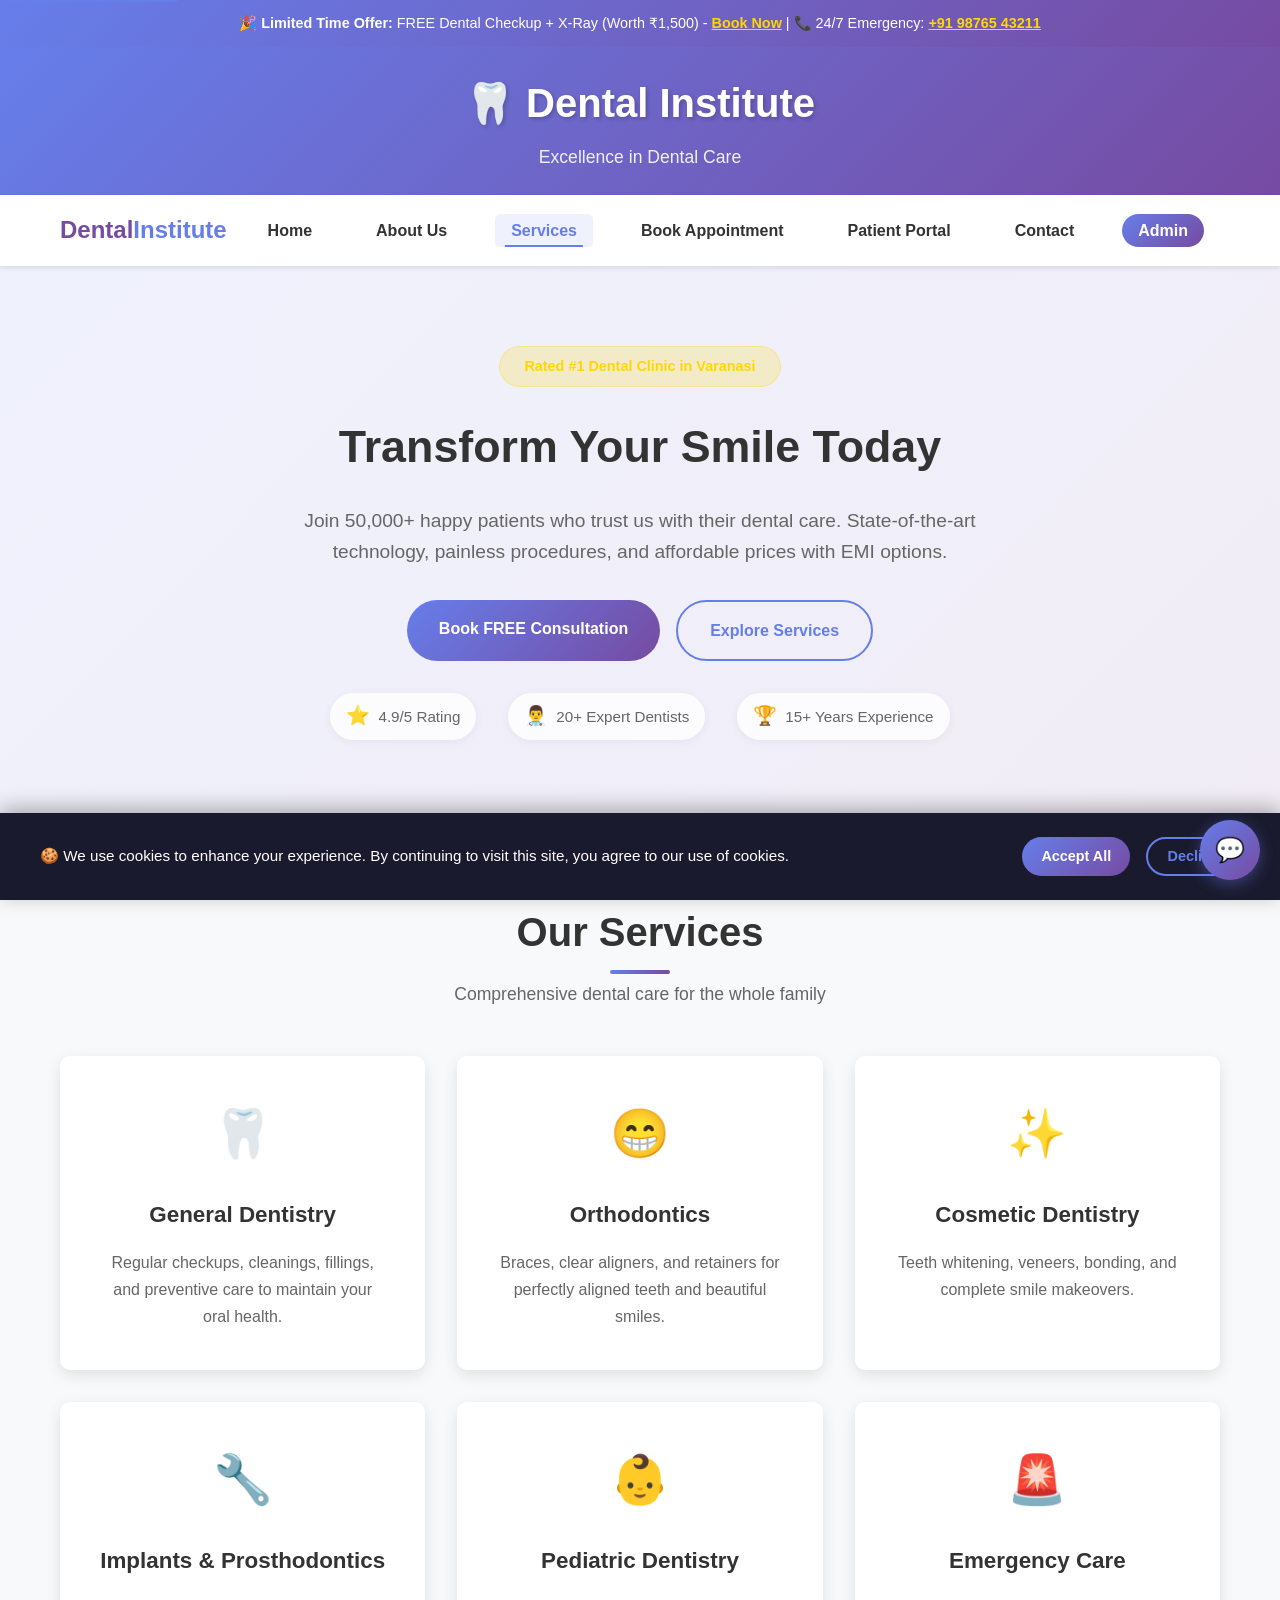
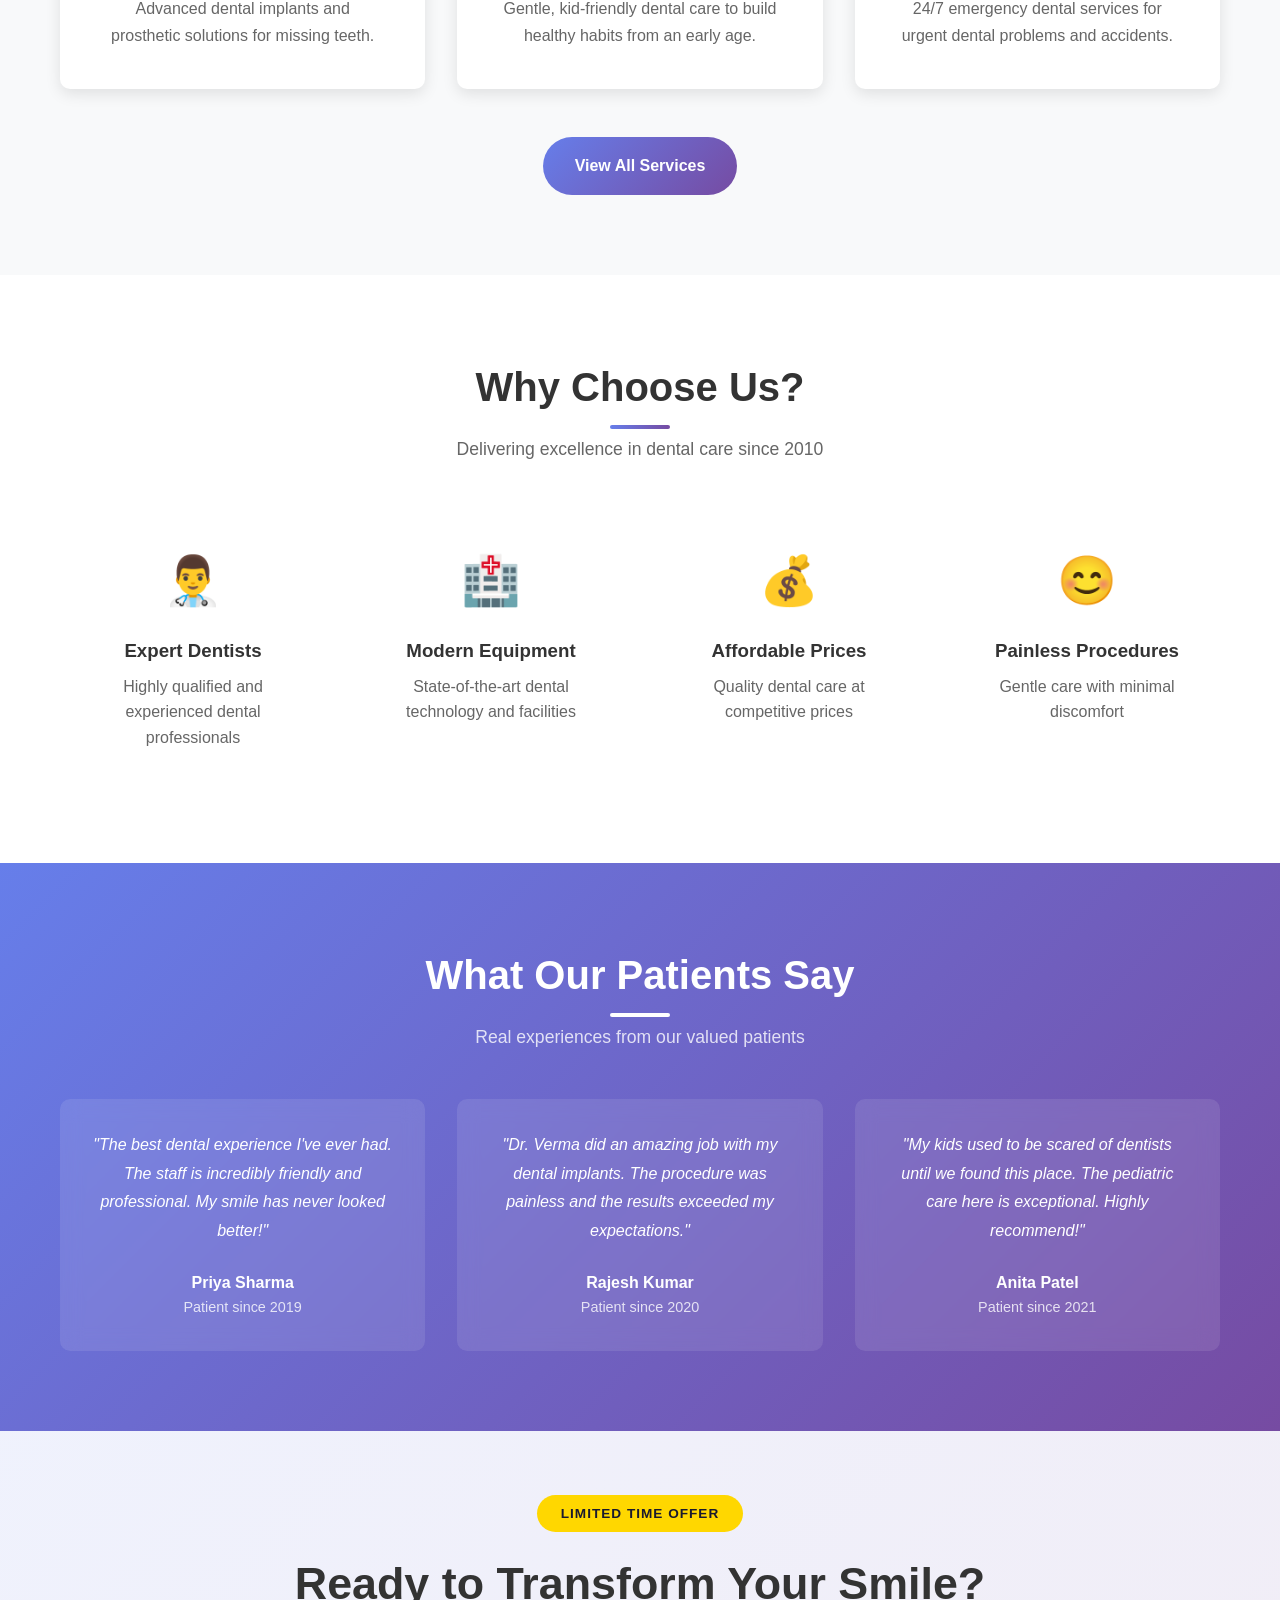
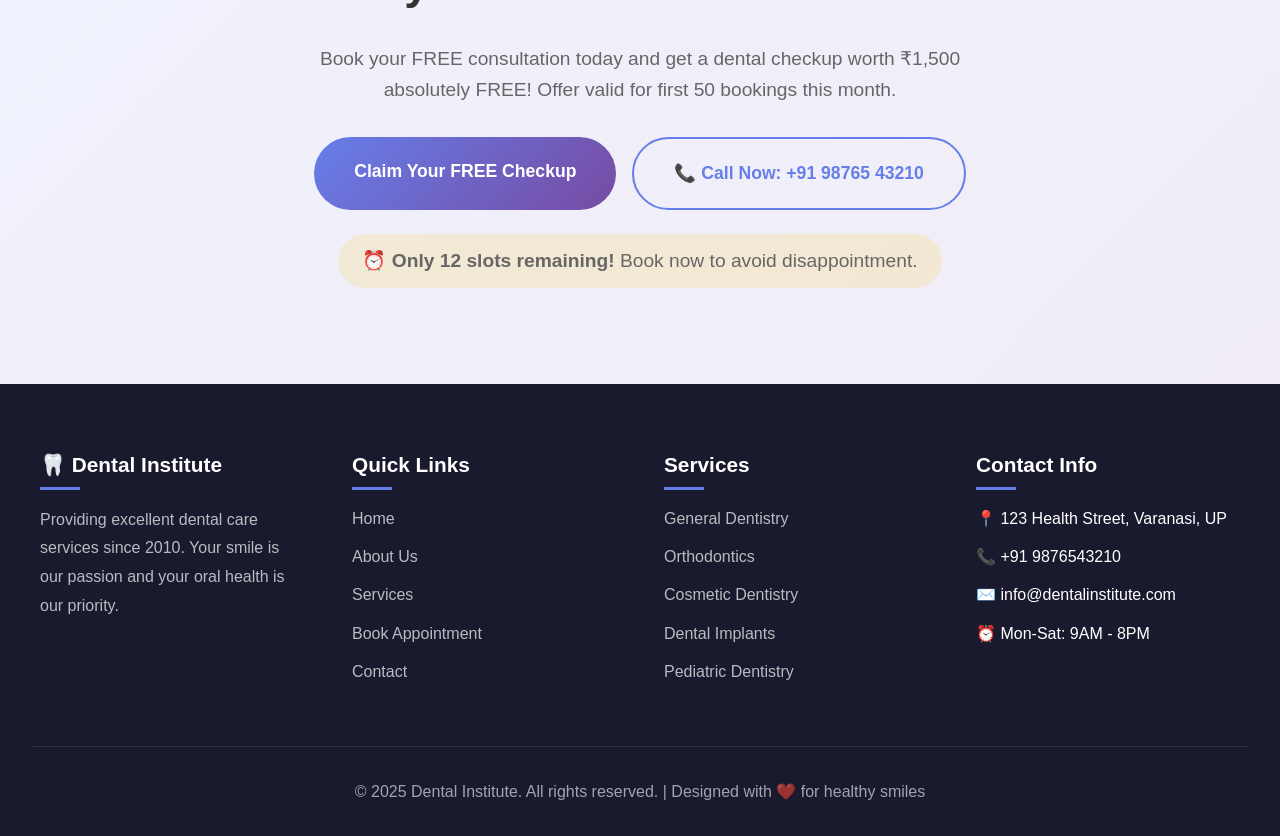
==== commit be54a507: "feat(seo): Add comprehensive SEO optimization, CTAs, and core features SEO Enhancements: - Added Twi" ====
--- a/index.html
+++ b/index.html
@@ -3,9 +3,12 @@
 <head>
     <meta charset="UTF-8">
     <meta name="viewport" content="width=device-width, initial-scale=1.0">
-    <meta name="description" content="Dental Institute - Professional dental care services in Varanasi. Offering general dentistry, orthodontics, cosmetic dentistry, and more.">
-    <meta name="keywords" content="dental, dentist, dental care, teeth, orthodontics, Varanasi, dental clinic">
+    <meta name="description" content="Dental Institute Varanasi - #1 Rated Dental Clinic. Expert dentists, painless procedures, affordable prices. Book your FREE consultation today! 50,000+ happy patients.">
+    <meta name="keywords" content="best dentist Varanasi, dental clinic near me, teeth whitening, braces, dental implants, root canal treatment, cosmetic dentistry, orthodontist Varanasi, emergency dentist 24/7">
     <meta name="author" content="Dental Institute">
+    <meta name="robots" content="index, follow, max-image-preview:large, max-snippet:-1, max-video-preview:-1">
+    <meta name="googlebot" content="index, follow">
+    <link rel="canonical" href="https://ravanneverdies.github.io/laughing-chainsaw/">
     
     <!-- PWA Meta Tags -->
     <meta name="theme-color" content="#667eea">
@@ -16,16 +19,134 @@
     <link rel="apple-touch-icon" href="favicon.svg">
     
     <!-- Open Graph Meta Tags -->
-    <meta property="og:title" content="Dental Institute - Professional Dental Care">
-    <meta property="og:description" content="Modern dental care services with online appointment booking, patient portal, and 24/7 emergency support.">
+    <meta property="og:title" content="Dental Institute Varanasi - #1 Rated Dental Clinic | Book FREE Consultation">
+    <meta property="og:description" content="Transform your smile with expert dental care. 50,000+ happy patients, painless procedures, EMI available. Book your FREE consultation today!">
     <meta property="og:type" content="website">
-    <meta property="og:url" content="https://dentalinstitute.com">
-    
-    <title>Dental Institute - Professional Care</title>
+    <meta property="og:url" content="https://ravanneverdies.github.io/laughing-chainsaw/">
+    <meta property="og:image" content="https://ravanneverdies.github.io/laughing-chainsaw/favicon.svg">
+    <meta property="og:image:width" content="1200">
+    <meta property="og:image:height" content="630">
+    <meta property="og:site_name" content="Dental Institute">
+    <meta property="og:locale" content="en_IN">
+    
+    <!-- Twitter Card Meta Tags -->
+    <meta name="twitter:card" content="summary_large_image">
+    <meta name="twitter:title" content="Dental Institute Varanasi - #1 Rated Dental Clinic">
+    <meta name="twitter:description" content="Transform your smile with expert dental care. 50,000+ happy patients. Book FREE consultation!">
+    <meta name="twitter:image" content="https://ravanneverdies.github.io/laughing-chainsaw/favicon.svg">
+    
+    <!-- Preconnect for Performance -->
+    <link rel="preconnect" href="https://fonts.googleapis.com">
+    <link rel="preconnect" href="https://fonts.gstatic.com" crossorigin>
+    <link rel="dns-prefetch" href="https://www.google-analytics.com">
+    
+    <!-- Schema.org Structured Data -->
+    <script type="application/ld+json">
+    {
+        "@context": "https://schema.org",
+        "@type": "Dentist",
+        "name": "Dental Institute",
+        "image": "https://ravanneverdies.github.io/laughing-chainsaw/favicon.svg",
+        "url": "https://ravanneverdies.github.io/laughing-chainsaw/",
+        "telephone": "+91-9876543210",
+        "email": "info@dentalinstitute.com",
+        "address": {
+            "@type": "PostalAddress",
+            "streetAddress": "123 Health Street, Near City Hospital",
+            "addressLocality": "Varanasi",
+            "addressRegion": "Uttar Pradesh",
+            "postalCode": "221001",
+            "addressCountry": "IN"
+        },
+        "geo": {
+            "@type": "GeoCoordinates",
+            "latitude": "25.3176452",
+            "longitude": "82.91078824"
+        },
+        "openingHoursSpecification": [
+            {
+                "@type": "OpeningHoursSpecification",
+                "dayOfWeek": ["Monday", "Tuesday", "Wednesday", "Thursday", "Friday"],
+                "opens": "09:00",
+                "closes": "20:00"
+            },
+            {
+                "@type": "OpeningHoursSpecification",
+                "dayOfWeek": "Saturday",
+                "opens": "09:00",
+                "closes": "18:00"
+            }
+        ],
+        "priceRange": "$$",
+        "aggregateRating": {
+            "@type": "AggregateRating",
+            "ratingValue": "4.9",
+            "reviewCount": "2847"
+        },
+        "medicalSpecialty": [
+            "General Dentistry",
+            "Orthodontics",
+            "Cosmetic Dentistry",
+            "Pediatric Dentistry",
+            "Oral Surgery"
+        ],
+        "sameAs": [
+            "https://www.facebook.com/dentalinstitute",
+            "https://www.instagram.com/dentalinstitute",
+            "https://twitter.com/dentalinstitute"
+        ]
+    }
+    </script>
+    
+    <!-- FAQ Schema for SEO -->
+    <script type="application/ld+json">
+    {
+        "@context": "https://schema.org",
+        "@type": "FAQPage",
+        "mainEntity": [
+            {
+                "@type": "Question",
+                "name": "What services does Dental Institute offer?",
+                "acceptedAnswer": {
+                    "@type": "Answer",
+                    "text": "We offer comprehensive dental services including general dentistry, orthodontics (braces & aligners), cosmetic dentistry, dental implants, root canal treatment, teeth whitening, and 24/7 emergency dental care."
+                }
+            },
+            {
+                "@type": "Question",
+                "name": "How can I book an appointment?",
+                "acceptedAnswer": {
+                    "@type": "Answer",
+                    "text": "You can book an appointment online through our website, call us at +91-9876543210, or send a WhatsApp message. We offer same-day appointments for emergencies."
+                }
+            },
+            {
+                "@type": "Question",
+                "name": "Do you offer EMI payment options?",
+                "acceptedAnswer": {
+                    "@type": "Answer",
+                    "text": "Yes, we offer flexible EMI options starting from 0% interest for dental treatments. We also accept all major insurance providers."
+                }
+            }
+        ]
+    }
+    </script>
+    
+    <title>Dental Institute Varanasi - #1 Rated Dental Clinic | Book FREE Consultation</title>
     <link rel="icon" type="image/svg+xml" href="favicon.svg">
     <link rel="stylesheet" href="css/style.css">
 </head>
 <body>
+    <!-- Skip to Main Content for Accessibility -->
+    <a href="#main-content" class="skip-link">Skip to main content</a>
+    
+    <!-- Announcement Bar -->
+    <div class="announcement-bar" role="banner">
+        <div class="container">
+            <p>🎉 <strong>Limited Time Offer:</strong> FREE Dental Checkup + X-Ray (Worth ₹1,500) - <a href="appointments.html">Book Now</a> | 📞 24/7 Emergency: <a href="tel:+919876543211">+91 98765 43211</a></p>
+        </div>
+    </div>
+    
     <!-- Header -->
     <header>
         <div class="container">
@@ -58,12 +179,27 @@
     </nav>
 
     <!-- Hero Section -->
-    <section id="home" class="hero">
-        <h2>Welcome to Our Dental Institute</h2>
-        <p>Providing comprehensive dental services with state-of-the-art technology and experienced professionals. Your smile is our priority!</p>
+    <section id="home" class="hero" id="main-content">
+        <div class="hero-badge">Rated #1 Dental Clinic in Varanasi</div>
+        <h2>Transform Your Smile Today</h2>
+        <p>Join 50,000+ happy patients who trust us with their dental care. State-of-the-art technology, painless procedures, and affordable prices with EMI options.</p>
         <div class="hero-buttons">
-            <a href="appointments.html" class="btn btn-primary">Book Appointment</a>
-            <a href="services.html" class="btn btn-secondary">Our Services</a>
+            <a href="appointments.html" class="btn btn-primary btn-pulse">Book FREE Consultation</a>
+            <a href="services.html" class="btn btn-secondary">Explore Services</a>
+        </div>
+        <div class="hero-trust-signals">
+            <div class="trust-item">
+                <span class="trust-icon">⭐</span>
+                <span>4.9/5 Rating</span>
+            </div>
+            <div class="trust-item">
+                <span class="trust-icon">👨‍⚕️</span>
+                <span>20+ Expert Dentists</span>
+            </div>
+            <div class="trust-item">
+                <span class="trust-icon">🏆</span>
+                <span>15+ Years Experience</span>
+            </div>
         </div>
     </section>
 
@@ -171,14 +307,16 @@
         </div>
     </section>
 
-    <!-- CTA Section -->
-    <section class="hero" style="min-height: auto; padding: 4rem 2rem;">
-        <h2>Ready for Your New Smile?</h2>
-        <p>Book your appointment today and take the first step towards better oral health.</p>
+    <!-- CTA Section with Urgency -->
+    <section class="hero cta-section" style="min-height: auto; padding: 4rem 2rem;">
+        <div class="cta-badge">Limited Time Offer</div>
+        <h2>Ready to Transform Your Smile?</h2>
+        <p>Book your FREE consultation today and get a dental checkup worth ₹1,500 absolutely FREE! Offer valid for first 50 bookings this month.</p>
         <div class="hero-buttons">
-            <a href="appointments.html" class="btn btn-primary">Book Now</a>
-            <a href="contact.html" class="btn btn-secondary">Contact Us</a>
-        </div>
+            <a href="appointments.html" class="btn btn-primary btn-pulse btn-large">Claim Your FREE Checkup</a>
+            <a href="tel:+919876543210" class="btn btn-secondary btn-large">📞 Call Now: +91 98765 43210</a>
+        </div>
+        <p class="cta-urgency">⏰ <strong>Only 12 slots remaining!</strong> Book now to avoid disappointment.</p>
     </section>
 
     <!-- Footer -->
@@ -223,8 +361,36 @@
         </div>
     </footer>
 
+    <!-- Sticky Mobile CTA -->
+    <div class="sticky-cta" id="stickyCta">
+        <a href="appointments.html" class="sticky-cta-btn">
+            <span class="sticky-cta-icon">📅</span>
+            <span class="sticky-cta-text">Book Now - FREE Checkup!</span>
+        </a>
+        <a href="tel:+919876543210" class="sticky-cta-phone">
+            <span>📞</span>
+        </a>
+    </div>
+    
+    <!-- Cookie Consent Banner -->
+    <div class="cookie-consent" id="cookieConsent">
+        <div class="cookie-content">
+            <p>🍪 We use cookies to enhance your experience. By continuing to visit this site, you agree to our use of cookies.</p>
+            <div class="cookie-buttons">
+                <button class="btn btn-primary btn-small" onclick="acceptCookies()">Accept All</button>
+                <button class="btn btn-secondary btn-small" onclick="declineCookies()">Decline</button>
+            </div>
+        </div>
+    </div>
+    
+    <!-- Back to Top Button -->
+    <button class="back-to-top" id="backToTop" aria-label="Back to top">
+        <span>↑</span>
+    </button>
+
     <script src="js/script.js"></script>
     <script src="js/chat-widget.js"></script>
+    <script src="js/seo-enhancements.js"></script>
     
     <!-- Service Worker Registration -->
     <script>
--- a/css/style.css
+++ b/css/style.css
@@ -4969,3 +4969,620 @@
         right: 0;
     }
 }
+
+/* ===========================================
+   SEO & CTA Enhancements
+   =========================================== */
+
+/* Skip Link for Accessibility */
+.skip-link {
+    position: absolute;
+    top: -40px;
+    left: 0;
+    background: var(--primary-color);
+    color: white;
+    padding: 8px 16px;
+    z-index: 10000;
+    transition: top 0.3s;
+}
+
+.skip-link:focus {
+    top: 0;
+}
+
+/* Announcement Bar */
+.announcement-bar {
+    background: linear-gradient(135deg, var(--primary-color) 0%, var(--secondary-color) 100%);
+    color: white;
+    padding: 0.75rem 1rem;
+    text-align: center;
+    font-size: 0.9rem;
+    position: relative;
+    z-index: 999;
+}
+
+.announcement-bar p {
+    margin: 0;
+}
+
+.announcement-bar a {
+    color: #FFD700;
+    text-decoration: underline;
+    font-weight: 600;
+}
+
+.announcement-bar a:hover {
+    color: white;
+}
+
+/* Hero Badge */
+.hero-badge {
+    background: rgba(255, 215, 0, 0.2);
+    color: #FFD700;
+    padding: 0.5rem 1.5rem;
+    border-radius: 50px;
+    font-size: 0.9rem;
+    font-weight: 600;
+    margin-bottom: 1.5rem;
+    display: inline-block;
+    border: 1px solid rgba(255, 215, 0, 0.3);
+    animation: pulse-badge 2s infinite;
+}
+
+@keyframes pulse-badge {
+    0%, 100% { transform: scale(1); }
+    50% { transform: scale(1.02); }
+}
+
+/* Hero Trust Signals */
+.hero-trust-signals {
+    display: flex;
+    justify-content: center;
+    gap: 2rem;
+    margin-top: 2rem;
+    flex-wrap: wrap;
+}
+
+.trust-item {
+    display: flex;
+    align-items: center;
+    gap: 0.5rem;
+    font-size: 0.95rem;
+    color: var(--text-light);
+    background: rgba(255, 255, 255, 0.8);
+    padding: 0.5rem 1rem;
+    border-radius: 50px;
+    box-shadow: 0 2px 10px rgba(0, 0, 0, 0.05);
+}
+
+.trust-icon {
+    font-size: 1.2rem;
+}
+
+/* Pulsing CTA Button */
+.btn-pulse {
+    animation: btn-pulse 2s infinite;
+    position: relative;
+}
+
+.btn-pulse::after {
+    content: '';
+    position: absolute;
+    top: 0;
+    left: 0;
+    right: 0;
+    bottom: 0;
+    border-radius: 50px;
+    animation: btn-pulse-ring 2s infinite;
+}
+
+@keyframes btn-pulse {
+    0%, 100% { transform: scale(1); }
+    50% { transform: scale(1.02); }
+}
+
+@keyframes btn-pulse-ring {
+    0% {
+        box-shadow: 0 0 0 0 rgba(102, 126, 234, 0.4);
+    }
+    70% {
+        box-shadow: 0 0 0 15px rgba(102, 126, 234, 0);
+    }
+    100% {
+        box-shadow: 0 0 0 0 rgba(102, 126, 234, 0);
+    }
+}
+
+.btn-large {
+    padding: 1.25rem 2.5rem;
+    font-size: 1.1rem;
+}
+
+/* CTA Section Enhancements */
+.cta-badge {
+    background: #FFD700;
+    color: #1a1a2e;
+    padding: 0.5rem 1.5rem;
+    border-radius: 50px;
+    font-size: 0.85rem;
+    font-weight: 700;
+    text-transform: uppercase;
+    letter-spacing: 1px;
+    margin-bottom: 1rem;
+    display: inline-block;
+}
+
+.cta-urgency {
+    margin-top: 1.5rem;
+    font-size: 1rem;
+    color: var(--text-dark);
+    background: rgba(255, 193, 7, 0.15);
+    padding: 0.75rem 1.5rem;
+    border-radius: 50px;
+    display: inline-block;
+}
+
+/* Sticky Mobile CTA */
+.sticky-cta {
+    position: fixed;
+    bottom: -100px;
+    left: 0;
+    right: 0;
+    background: linear-gradient(135deg, var(--primary-color) 0%, var(--secondary-color) 100%);
+    padding: 1rem;
+    display: flex;
+    justify-content: center;
+    gap: 1rem;
+    z-index: 9998;
+    transition: bottom 0.3s ease;
+    box-shadow: 0 -5px 20px rgba(0, 0, 0, 0.2);
+}
+
+.sticky-cta.visible {
+    bottom: 0;
+}
+
+.sticky-cta.hidden {
+    bottom: -100px;
+}
+
+.sticky-cta-btn {
+    background: white;
+    color: var(--primary-color);
+    padding: 0.75rem 1.5rem;
+    border-radius: 50px;
+    font-weight: 600;
+    display: flex;
+    align-items: center;
+    gap: 0.5rem;
+    flex: 1;
+    justify-content: center;
+    max-width: 300px;
+    text-decoration: none;
+    transition: transform 0.2s;
+}
+
+.sticky-cta-btn:hover {
+    transform: scale(1.02);
+}
+
+.sticky-cta-phone {
+    background: white;
+    color: var(--accent-color);
+    width: 50px;
+    height: 50px;
+    border-radius: 50%;
+    display: flex;
+    align-items: center;
+    justify-content: center;
+    font-size: 1.3rem;
+    text-decoration: none;
+    transition: transform 0.2s;
+}
+
+.sticky-cta-phone:hover {
+    transform: scale(1.1);
+}
+
+@media (min-width: 769px) {
+    .sticky-cta {
+        display: none;
+    }
+}
+
+/* Cookie Consent Banner */
+.cookie-consent {
+    position: fixed;
+    bottom: -200px;
+    left: 0;
+    right: 0;
+    background: #1a1a2e;
+    color: white;
+    padding: 1.5rem;
+    z-index: 9999;
+    transition: bottom 0.5s ease;
+    box-shadow: 0 -5px 20px rgba(0, 0, 0, 0.3);
+}
+
+.cookie-consent.show {
+    bottom: 0;
+}
+
+.cookie-consent.hide {
+    bottom: -200px;
+}
+
+.cookie-content {
+    max-width: 1200px;
+    margin: 0 auto;
+    display: flex;
+    justify-content: space-between;
+    align-items: center;
+    gap: 2rem;
+    flex-wrap: wrap;
+}
+
+.cookie-content p {
+    flex: 1;
+    margin: 0;
+    font-size: 0.95rem;
+    line-height: 1.6;
+}
+
+.cookie-buttons {
+    display: flex;
+    gap: 1rem;
+}
+
+.btn-small {
+    padding: 0.6rem 1.2rem;
+    font-size: 0.9rem;
+}
+
+@media (max-width: 768px) {
+    .cookie-content {
+        flex-direction: column;
+        text-align: center;
+    }
+    
+    .cookie-buttons {
+        width: 100%;
+        justify-content: center;
+    }
+}
+
+/* Back to Top Button */
+.back-to-top {
+    position: fixed;
+    bottom: 100px;
+    right: 20px;
+    width: 50px;
+    height: 50px;
+    background: var(--primary-color);
+    color: white;
+    border: none;
+    border-radius: 50%;
+    cursor: pointer;
+    opacity: 0;
+    visibility: hidden;
+    transition: all 0.3s ease;
+    z-index: 997;
+    font-size: 1.5rem;
+    box-shadow: 0 4px 15px rgba(102, 126, 234, 0.4);
+}
+
+.back-to-top.visible {
+    opacity: 1;
+    visibility: visible;
+}
+
+.back-to-top:hover {
+    background: var(--secondary-color);
+    transform: translateY(-3px);
+}
+
+@media (max-width: 768px) {
+    .back-to-top {
+        bottom: 120px;
+        right: 15px;
+        width: 45px;
+        height: 45px;
+    }
+}
+
+/* Exit Intent Popup */
+.exit-popup {
+    position: fixed;
+    top: 0;
+    left: 0;
+    right: 0;
+    bottom: 0;
+    z-index: 10001;
+    opacity: 0;
+    visibility: hidden;
+    transition: all 0.3s ease;
+}
+
+.exit-popup.show {
+    opacity: 1;
+    visibility: visible;
+}
+
+.exit-popup-overlay {
+    position: absolute;
+    top: 0;
+    left: 0;
+    right: 0;
+    bottom: 0;
+    background: rgba(0, 0, 0, 0.7);
+    backdrop-filter: blur(5px);
+}
+
+.exit-popup-content {
+    position: absolute;
+    top: 50%;
+    left: 50%;
+    transform: translate(-50%, -50%) scale(0.9);
+    background: white;
+    padding: 2.5rem;
+    border-radius: 16px;
+    max-width: 450px;
+    width: 90%;
+    text-align: center;
+    box-shadow: 0 20px 50px rgba(0, 0, 0, 0.3);
+    transition: transform 0.3s ease;
+}
+
+.exit-popup.show .exit-popup-content {
+    transform: translate(-50%, -50%) scale(1);
+}
+
+.exit-popup-close {
+    position: absolute;
+    top: 15px;
+    right: 15px;
+    background: none;
+    border: none;
+    font-size: 1.8rem;
+    cursor: pointer;
+    color: var(--text-light);
+    transition: color 0.2s;
+}
+
+.exit-popup-close:hover {
+    color: var(--text-dark);
+}
+
+.exit-popup-icon {
+    font-size: 4rem;
+    margin-bottom: 1rem;
+}
+
+.exit-popup-content h3 {
+    font-size: 1.5rem;
+    color: var(--text-dark);
+    margin-bottom: 1rem;
+}
+
+.exit-popup-content p {
+    color: var(--text-light);
+    line-height: 1.7;
+}
+
+.exit-popup-note {
+    font-size: 0.85rem;
+    margin-top: 1rem !important;
+    color: var(--text-light) !important;
+}
+
+/* Social Proof Notification */
+.social-proof-notification {
+    position: fixed;
+    bottom: 20px;
+    left: 20px;
+    background: white;
+    border-radius: 12px;
+    padding: 1rem 1.25rem;
+    box-shadow: 0 10px 40px rgba(0, 0, 0, 0.15);
+    display: flex;
+    align-items: center;
+    gap: 1rem;
+    max-width: 350px;
+    z-index: 9996;
+    transform: translateX(-120%);
+    transition: transform 0.4s ease;
+}
+
+.social-proof-notification.show {
+    transform: translateX(0);
+}
+
+.social-proof-avatar {
+    width: 45px;
+    height: 45px;
+    background: linear-gradient(135deg, var(--primary-color), var(--secondary-color));
+    border-radius: 50%;
+    display: flex;
+    align-items: center;
+    justify-content: center;
+    color: white;
+    font-weight: 600;
+    font-size: 1.1rem;
+    flex-shrink: 0;
+}
+
+.social-proof-content {
+    flex: 1;
+}
+
+.social-proof-content p {
+    margin: 0;
+    font-size: 0.9rem;
+    color: var(--text-dark);
+    line-height: 1.4;
+}
+
+.social-proof-action {
+    color: var(--text-light) !important;
+    font-size: 0.85rem !important;
+}
+
+.social-proof-time {
+    color: var(--accent-color) !important;
+    font-size: 0.8rem !important;
+    font-weight: 500;
+}
+
+.social-proof-close {
+    position: absolute;
+    top: 5px;
+    right: 10px;
+    background: none;
+    border: none;
+    font-size: 1.2rem;
+    cursor: pointer;
+    color: var(--text-light);
+}
+
+@media (max-width: 768px) {
+    .social-proof-notification {
+        bottom: 80px;
+        left: 10px;
+        right: 10px;
+        max-width: none;
+    }
+}
+
+/* Trust Badges Section */
+.trust-badges {
+    display: flex;
+    justify-content: center;
+    gap: 2rem;
+    padding: 2rem;
+    background: var(--bg-light);
+    flex-wrap: wrap;
+}
+
+.trust-badge {
+    display: flex;
+    align-items: center;
+    gap: 0.5rem;
+    font-size: 0.9rem;
+    color: var(--text-light);
+}
+
+.trust-badge-icon {
+    font-size: 1.5rem;
+}
+
+/* Rating Stars */
+.rating-stars {
+    color: #FFD700;
+    font-size: 1.2rem;
+    letter-spacing: 2px;
+}
+
+/* Testimonial Enhancement */
+.testimonial-card.active-testimonial {
+    transform: scale(1.02);
+    box-shadow: 0 10px 30px rgba(255, 255, 255, 0.2);
+}
+
+/* Featured Badge */
+.featured-badge {
+    position: absolute;
+    top: 10px;
+    right: 10px;
+    background: var(--accent-color);
+    color: white;
+    padding: 0.25rem 0.75rem;
+    border-radius: 20px;
+    font-size: 0.75rem;
+    font-weight: 600;
+    text-transform: uppercase;
+}
+
+/* WhatsApp Floating Button */
+.whatsapp-float {
+    position: fixed;
+    bottom: 180px;
+    right: 20px;
+    width: 60px;
+    height: 60px;
+    background: #25D366;
+    color: white;
+    border-radius: 50%;
+    display: flex;
+    align-items: center;
+    justify-content: center;
+    font-size: 2rem;
+    box-shadow: 0 4px 20px rgba(37, 211, 102, 0.4);
+    z-index: 996;
+    transition: transform 0.3s;
+    text-decoration: none;
+}
+
+.whatsapp-float:hover {
+    transform: scale(1.1);
+}
+
+@media (max-width: 768px) {
+    .whatsapp-float {
+        bottom: 170px;
+        right: 15px;
+        width: 55px;
+        height: 55px;
+    }
+}
+
+/* Page Loading Animation */
+.page-loading {
+    position: fixed;
+    top: 0;
+    left: 0;
+    right: 0;
+    height: 3px;
+    background: linear-gradient(90deg, var(--primary-color), var(--secondary-color), var(--accent-color));
+    z-index: 10002;
+    animation: loading 1s ease-in-out infinite;
+}
+
+@keyframes loading {
+    0% { transform: translateX(-100%); }
+    50% { transform: translateX(0); }
+    100% { transform: translateX(100%); }
+}
+
+/* Accessibility Improvements */
+:focus-visible {
+    outline: 3px solid var(--primary-color);
+    outline-offset: 2px;
+}
+
+[aria-hidden="true"] {
+    display: none;
+}
+
+/* Print Styles */
+@media print {
+    .announcement-bar,
+    .sticky-cta,
+    .cookie-consent,
+    .back-to-top,
+    .whatsapp-float,
+    .chat-widget,
+    nav {
+        display: none !important;
+    }
+    
+    body {
+        font-size: 12pt;
+        color: black;
+        background: white;
+    }
+    
+    a {
+        text-decoration: underline;
+        color: black;
+    }
+}
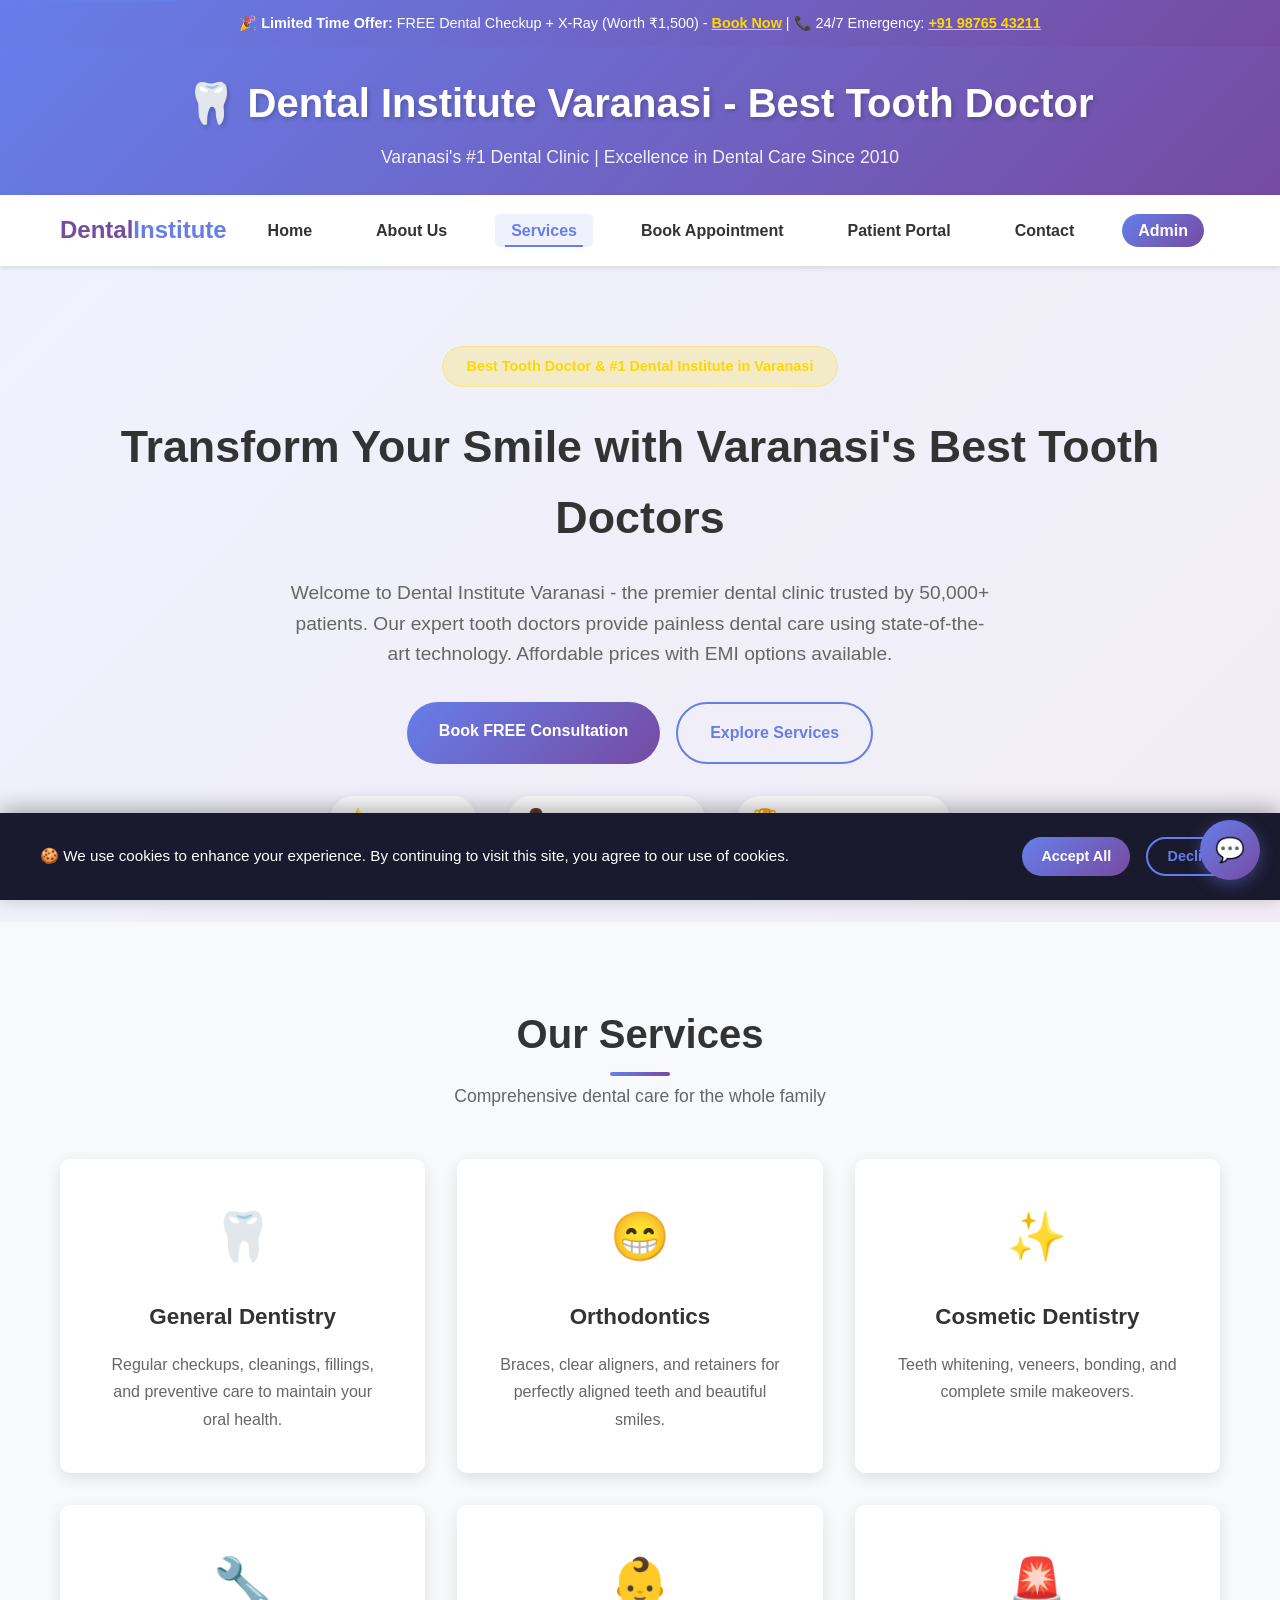
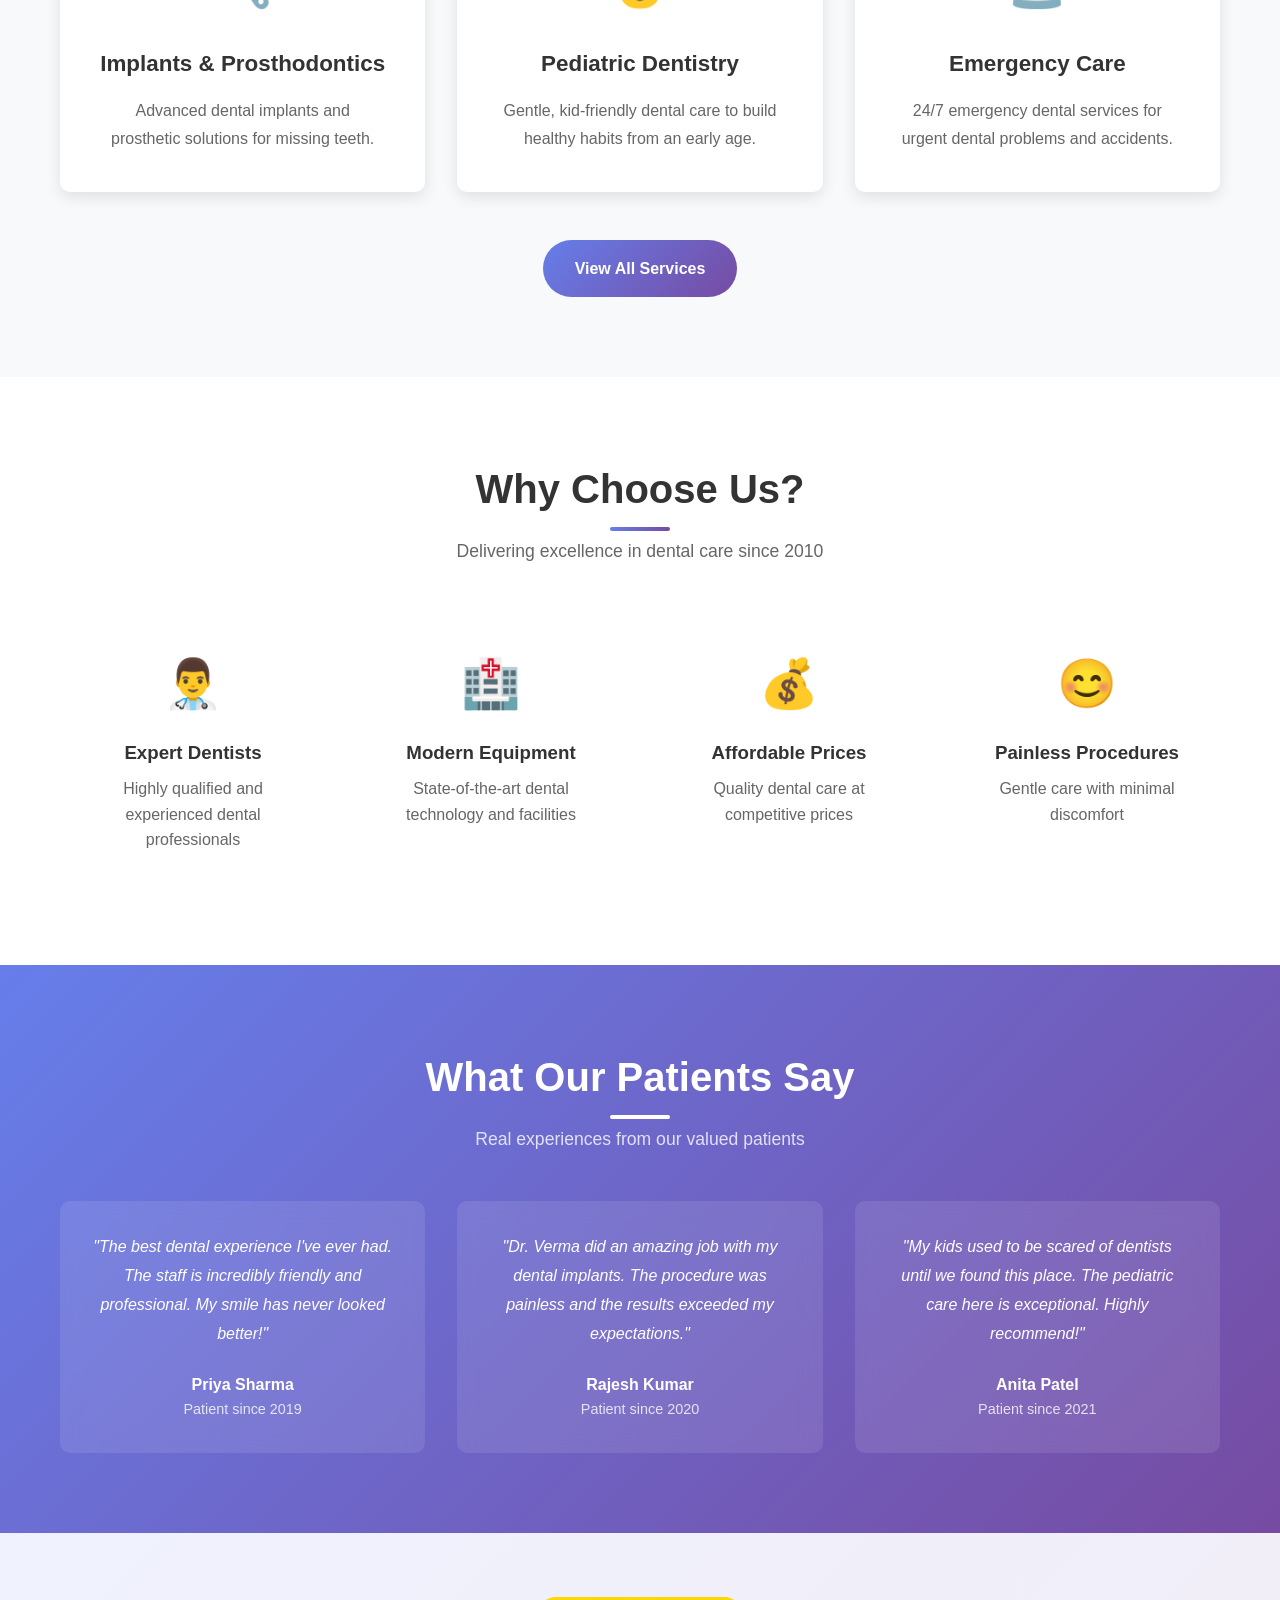
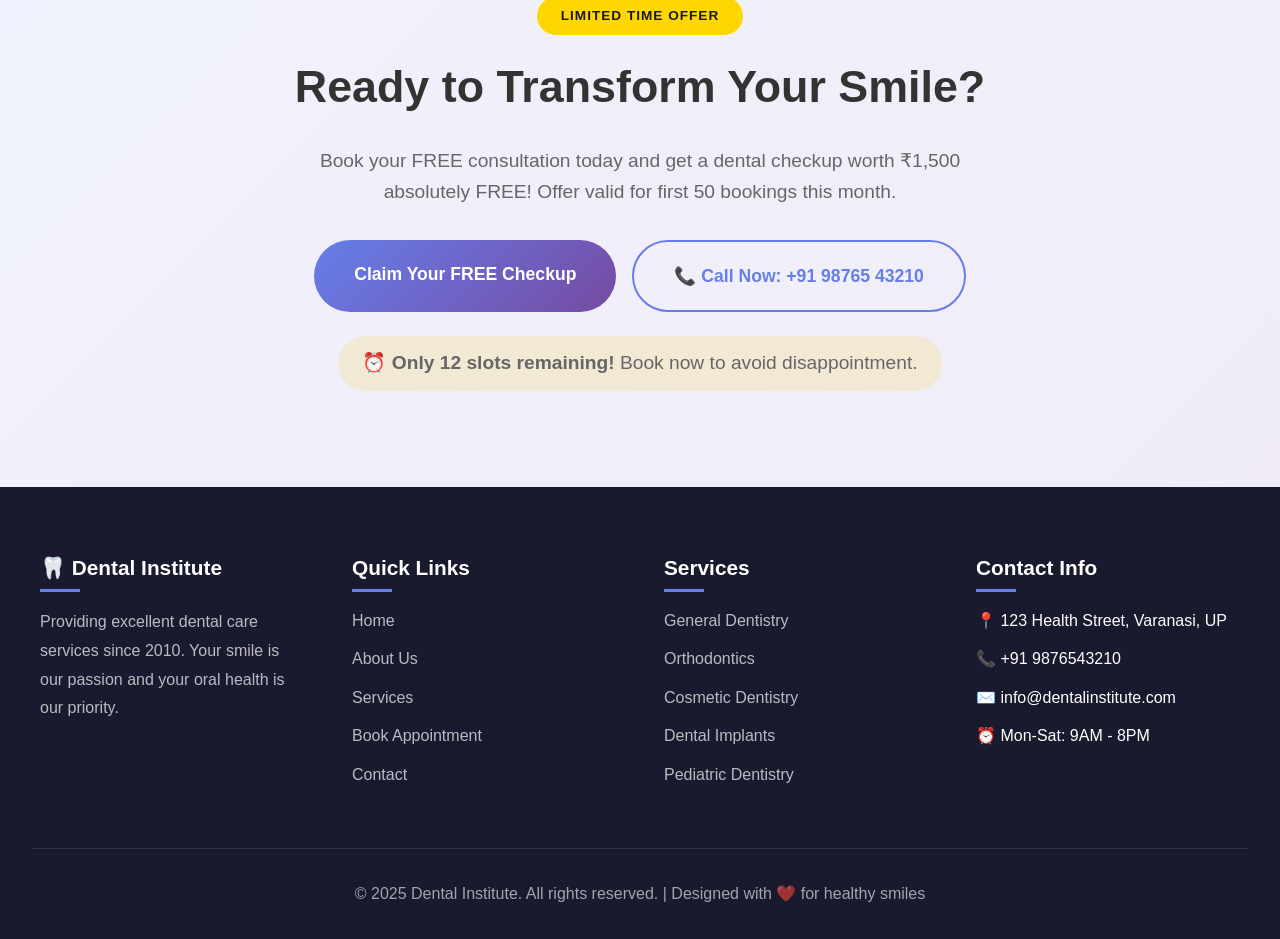
==== commit 1d27793c: "fix(deployment): Fix GitHub Pages 404 error and enhance SEO for Varanasi dental keywords - Add .noje" ====
--- a/index.html
+++ b/index.html
@@ -3,8 +3,8 @@
 <head>
     <meta charset="UTF-8">
     <meta name="viewport" content="width=device-width, initial-scale=1.0">
-    <meta name="description" content="Dental Institute Varanasi - #1 Rated Dental Clinic. Expert dentists, painless procedures, affordable prices. Book your FREE consultation today! 50,000+ happy patients.">
-    <meta name="keywords" content="best dentist Varanasi, dental clinic near me, teeth whitening, braces, dental implants, root canal treatment, cosmetic dentistry, orthodontist Varanasi, emergency dentist 24/7">
+    <meta name="description" content="Best Tooth Doctor in Varanasi | #1 Dental Institute in Varanasi | Premier dental clinic offering teeth whitening, dental implants, root canal, braces, and cosmetic dentistry. 50,000+ happy patients. Book FREE consultation today!">
+    <meta name="keywords" content="tooth doctor Varanasi, dental institute Varanasi, best dentist Varanasi, dental clinic Varanasi, teeth whitening Varanasi, dental implants Varanasi, root canal Varanasi, braces Varanasi, orthodontist Varanasi, cosmetic dentistry Varanasi, emergency dentist Varanasi, dental hospital Varanasi, tooth specialist Varanasi, दांतों का डॉक्टर वाराणसी, डेंटल क्लीनिक वाराणसी">
     <meta name="author" content="Dental Institute">
     <meta name="robots" content="index, follow, max-image-preview:large, max-snippet:-1, max-video-preview:-1">
     <meta name="googlebot" content="index, follow">
@@ -19,8 +19,8 @@
     <link rel="apple-touch-icon" href="favicon.svg">
     
     <!-- Open Graph Meta Tags -->
-    <meta property="og:title" content="Dental Institute Varanasi - #1 Rated Dental Clinic | Book FREE Consultation">
-    <meta property="og:description" content="Transform your smile with expert dental care. 50,000+ happy patients, painless procedures, EMI available. Book your FREE consultation today!">
+    <meta property="og:title" content="Best Tooth Doctor in Varanasi | #1 Dental Institute Varanasi | Book FREE Consultation">
+    <meta property="og:description" content="Best tooth doctor & dental institute in Varanasi. Expert dentists for teeth whitening, implants, root canal, braces. 50,000+ happy patients. Painless procedures, EMI available. Book FREE consultation!">
     <meta property="og:type" content="website">
     <meta property="og:url" content="https://ravanneverdies.github.io/laughing-chainsaw/">
     <meta property="og:image" content="https://ravanneverdies.github.io/laughing-chainsaw/favicon.svg">
@@ -31,8 +31,8 @@
     
     <!-- Twitter Card Meta Tags -->
     <meta name="twitter:card" content="summary_large_image">
-    <meta name="twitter:title" content="Dental Institute Varanasi - #1 Rated Dental Clinic">
-    <meta name="twitter:description" content="Transform your smile with expert dental care. 50,000+ happy patients. Book FREE consultation!">
+    <meta name="twitter:title" content="Best Tooth Doctor & Dental Institute in Varanasi | #1 Rated Clinic">
+    <meta name="twitter:description" content="Top tooth doctor & dental institute in Varanasi. Expert care for teeth whitening, implants, root canal. 50,000+ happy patients. Book FREE consultation!">
     <meta name="twitter:image" content="https://ravanneverdies.github.io/laughing-chainsaw/favicon.svg">
     
     <!-- Preconnect for Performance -->
@@ -40,13 +40,17 @@
     <link rel="preconnect" href="https://fonts.gstatic.com" crossorigin>
     <link rel="dns-prefetch" href="https://www.google-analytics.com">
     
-    <!-- Schema.org Structured Data -->
+    <!-- Schema.org Structured Data - Local Business -->
     <script type="application/ld+json">
     {
         "@context": "https://schema.org",
         "@type": "Dentist",
-        "name": "Dental Institute",
+        "@id": "https://ravanneverdies.github.io/laughing-chainsaw/#organization",
+        "name": "Dental Institute Varanasi - Best Tooth Doctor",
+        "alternateName": ["Dental Institute", "Tooth Doctor Varanasi", "Varanasi Dental Clinic"],
+        "description": "Best tooth doctor and dental institute in Varanasi offering comprehensive dental care including teeth whitening, dental implants, root canal treatment, braces, and cosmetic dentistry. Serving Varanasi and surrounding areas with expert dental care since 2010.",
         "image": "https://ravanneverdies.github.io/laughing-chainsaw/favicon.svg",
+        "logo": "https://ravanneverdies.github.io/laughing-chainsaw/favicon.svg",
         "url": "https://ravanneverdies.github.io/laughing-chainsaw/",
         "telephone": "+91-9876543210",
         "email": "info@dentalinstitute.com",
@@ -61,7 +65,27 @@
         "geo": {
             "@type": "GeoCoordinates",
             "latitude": "25.3176452",
-            "longitude": "82.91078824"
+            "longitude": "82.9107882"
+        },
+        "areaServed": [
+            {
+                "@type": "City",
+                "name": "Varanasi",
+                "@id": "https://www.wikidata.org/wiki/Q23564"
+            },
+            {
+                "@type": "State",
+                "name": "Uttar Pradesh"
+            }
+        ],
+        "serviceArea": {
+            "@type": "GeoCircle",
+            "geoMidpoint": {
+                "@type": "GeoCoordinates",
+                "latitude": "25.3176452",
+                "longitude": "82.9107882"
+            },
+            "geoRadius": "50000"
         },
         "openingHoursSpecification": [
             {
@@ -75,26 +99,93 @@
                 "dayOfWeek": "Saturday",
                 "opens": "09:00",
                 "closes": "18:00"
+            },
+            {
+                "@type": "OpeningHoursSpecification",
+                "dayOfWeek": "Sunday",
+                "opens": "10:00",
+                "closes": "14:00",
+                "description": "Emergency services only"
             }
         ],
         "priceRange": "$$",
+        "currenciesAccepted": "INR",
+        "paymentAccepted": "Cash, Credit Card, Debit Card, UPI, EMI",
         "aggregateRating": {
             "@type": "AggregateRating",
             "ratingValue": "4.9",
+            "bestRating": "5",
+            "worstRating": "1",
+            "ratingCount": "3500",
             "reviewCount": "2847"
         },
+        "review": [
+            {
+                "@type": "Review",
+                "author": {"@type": "Person", "name": "Priya Sharma"},
+                "datePublished": "2025-12-15",
+                "reviewBody": "Best tooth doctor in Varanasi! The dental implant procedure was painless and professional. Highly recommended dental institute.",
+                "reviewRating": {"@type": "Rating", "ratingValue": "5", "bestRating": "5"}
+            },
+            {
+                "@type": "Review",
+                "author": {"@type": "Person", "name": "Rajesh Kumar"},
+                "datePublished": "2025-11-20",
+                "reviewBody": "Excellent dental institute in Varanasi. Got my root canal done with zero pain. Modern equipment and caring staff.",
+                "reviewRating": {"@type": "Rating", "ratingValue": "5", "bestRating": "5"}
+            }
+        ],
         "medicalSpecialty": [
             "General Dentistry",
             "Orthodontics",
             "Cosmetic Dentistry",
             "Pediatric Dentistry",
-            "Oral Surgery"
+            "Oral Surgery",
+            "Endodontics",
+            "Prosthodontics",
+            "Periodontics"
         ],
+        "availableService": [
+            {"@type": "MedicalProcedure", "name": "Teeth Whitening"},
+            {"@type": "MedicalProcedure", "name": "Dental Implants"},
+            {"@type": "MedicalProcedure", "name": "Root Canal Treatment"},
+            {"@type": "MedicalProcedure", "name": "Dental Braces"},
+            {"@type": "MedicalProcedure", "name": "Clear Aligners"},
+            {"@type": "MedicalProcedure", "name": "Tooth Extraction"},
+            {"@type": "MedicalProcedure", "name": "Dental Crowns"},
+            {"@type": "MedicalProcedure", "name": "Dental Veneers"},
+            {"@type": "MedicalProcedure", "name": "Gum Treatment"},
+            {"@type": "MedicalProcedure", "name": "Pediatric Dentistry"}
+        ],
+        "hasOfferCatalog": {
+            "@type": "OfferCatalog",
+            "name": "Dental Services",
+            "itemListElement": [
+                {
+                    "@type": "Offer",
+                    "itemOffered": {"@type": "Service", "name": "Free Dental Checkup"},
+                    "price": "0",
+                    "priceCurrency": "INR"
+                },
+                {
+                    "@type": "Offer",
+                    "itemOffered": {"@type": "Service", "name": "Teeth Whitening"},
+                    "priceRange": "₹5000-₹15000"
+                }
+            ]
+        },
         "sameAs": [
             "https://www.facebook.com/dentalinstitute",
             "https://www.instagram.com/dentalinstitute",
-            "https://twitter.com/dentalinstitute"
-        ]
+            "https://twitter.com/dentalinstitute",
+            "https://www.youtube.com/dentalinstitute"
+        ],
+        "slogan": "Your Smile, Our Priority - Best Tooth Doctor in Varanasi",
+        "foundingDate": "2010",
+        "numberOfEmployees": {
+            "@type": "QuantitativeValue",
+            "value": "50"
+        }
     }
     </script>
     
@@ -106,33 +197,92 @@
         "mainEntity": [
             {
                 "@type": "Question",
-                "name": "What services does Dental Institute offer?",
+                "name": "Who is the best tooth doctor in Varanasi?",
                 "acceptedAnswer": {
                     "@type": "Answer",
-                    "text": "We offer comprehensive dental services including general dentistry, orthodontics (braces & aligners), cosmetic dentistry, dental implants, root canal treatment, teeth whitening, and 24/7 emergency dental care."
+                    "text": "Dental Institute in Varanasi is rated as the #1 dental clinic with highly qualified tooth doctors. Our team of expert dentists has over 15 years of experience and has treated 50,000+ patients with a 4.9/5 rating. We specialize in painless dental procedures and offer comprehensive dental care."
                 }
             },
             {
                 "@type": "Question",
-                "name": "How can I book an appointment?",
+                "name": "Which is the best dental institute in Varanasi?",
                 "acceptedAnswer": {
                     "@type": "Answer",
-                    "text": "You can book an appointment online through our website, call us at +91-9876543210, or send a WhatsApp message. We offer same-day appointments for emergencies."
+                    "text": "Dental Institute is the leading dental clinic in Varanasi, located at 123 Health Street near City Hospital. We offer state-of-the-art dental equipment, modern facilities, and a team of 20+ specialist dentists for all dental treatments including implants, braces, root canal, and cosmetic dentistry."
                 }
             },
             {
                 "@type": "Question",
-                "name": "Do you offer EMI payment options?",
+                "name": "What dental services are available at Dental Institute Varanasi?",
                 "acceptedAnswer": {
                     "@type": "Answer",
-                    "text": "Yes, we offer flexible EMI options starting from 0% interest for dental treatments. We also accept all major insurance providers."
+                    "text": "We offer comprehensive dental services including general dentistry, orthodontics (braces & clear aligners), cosmetic dentistry, dental implants, root canal treatment, teeth whitening, pediatric dentistry, gum treatment, and 24/7 emergency dental care in Varanasi."
+                }
+            },
+            {
+                "@type": "Question",
+                "name": "How can I book an appointment with a tooth doctor in Varanasi?",
+                "acceptedAnswer": {
+                    "@type": "Answer",
+                    "text": "You can book an appointment online through our website at https://ravanneverdies.github.io/laughing-chainsaw/appointments.html, call us at +91-9876543210, or send a WhatsApp message. We offer same-day appointments for emergencies and FREE dental checkups for new patients."
+                }
+            },
+            {
+                "@type": "Question",
+                "name": "What is the cost of dental treatment in Varanasi?",
+                "acceptedAnswer": {
+                    "@type": "Answer",
+                    "text": "Dental Institute offers affordable dental treatments with transparent pricing. Teeth whitening starts from ₹5,000, dental implants from ₹25,000, root canal from ₹3,000, and braces from ₹30,000. We offer flexible EMI options starting from 0% interest and accept all major insurance providers."
+                }
+            },
+            {
+                "@type": "Question",
+                "name": "Is there 24/7 emergency dental care available in Varanasi?",
+                "acceptedAnswer": {
+                    "@type": "Answer",
+                    "text": "Yes, Dental Institute provides 24/7 emergency dental care in Varanasi. For dental emergencies like severe toothache, broken teeth, or dental trauma, call our emergency hotline at +91-98765-43211 for immediate assistance."
                 }
             }
         ]
     }
     </script>
     
-    <title>Dental Institute Varanasi - #1 Rated Dental Clinic | Book FREE Consultation</title>
+    <!-- BreadcrumbList Schema -->
+    <script type="application/ld+json">
+    {
+        "@context": "https://schema.org",
+        "@type": "BreadcrumbList",
+        "itemListElement": [
+            {
+                "@type": "ListItem",
+                "position": 1,
+                "name": "Home",
+                "item": "https://ravanneverdies.github.io/laughing-chainsaw/"
+            }
+        ]
+    }
+    </script>
+    
+    <!-- WebSite Schema for Sitelinks -->
+    <script type="application/ld+json">
+    {
+        "@context": "https://schema.org",
+        "@type": "WebSite",
+        "name": "Dental Institute Varanasi",
+        "alternateName": ["Best Tooth Doctor Varanasi", "Dental Clinic Varanasi"],
+        "url": "https://ravanneverdies.github.io/laughing-chainsaw/",
+        "potentialAction": {
+            "@type": "SearchAction",
+            "target": {
+                "@type": "EntryPoint",
+                "urlTemplate": "https://ravanneverdies.github.io/laughing-chainsaw/services.html?q={search_term_string}"
+            },
+            "query-input": "required name=search_term_string"
+        }
+    }
+    </script>
+    
+    <title>Best Tooth Doctor in Varanasi | #1 Dental Institute Varanasi | Book FREE Consultation</title>
     <link rel="icon" type="image/svg+xml" href="favicon.svg">
     <link rel="stylesheet" href="css/style.css">
 </head>
@@ -150,8 +300,8 @@
     <!-- Header -->
     <header>
         <div class="container">
-            <h1>🦷 Dental Institute</h1>
-            <p>Excellence in Dental Care</p>
+            <h1>🦷 Dental Institute Varanasi - Best Tooth Doctor</h1>
+            <p>Varanasi's #1 Dental Clinic | Excellence in Dental Care Since 2010</p>
         </div>
     </header>
 
@@ -180,9 +330,9 @@
 
     <!-- Hero Section -->
     <section id="home" class="hero" id="main-content">
-        <div class="hero-badge">Rated #1 Dental Clinic in Varanasi</div>
-        <h2>Transform Your Smile Today</h2>
-        <p>Join 50,000+ happy patients who trust us with their dental care. State-of-the-art technology, painless procedures, and affordable prices with EMI options.</p>
+        <div class="hero-badge">Best Tooth Doctor & #1 Dental Institute in Varanasi</div>
+        <h2>Transform Your Smile with Varanasi's Best Tooth Doctors</h2>
+        <p>Welcome to Dental Institute Varanasi - the premier dental clinic trusted by 50,000+ patients. Our expert tooth doctors provide painless dental care using state-of-the-art technology. Affordable prices with EMI options available.</p>
         <div class="hero-buttons">
             <a href="appointments.html" class="btn btn-primary btn-pulse">Book FREE Consultation</a>
             <a href="services.html" class="btn btn-secondary">Explore Services</a>
@@ -396,7 +546,7 @@
     <script>
         if ('serviceWorker' in navigator) {
             window.addEventListener('load', () => {
-                navigator.serviceWorker.register('/sw.js')
+                navigator.serviceWorker.register('./sw.js')
                     .then(registration => {
                         console.log('ServiceWorker registered:', registration.scope);
                     })
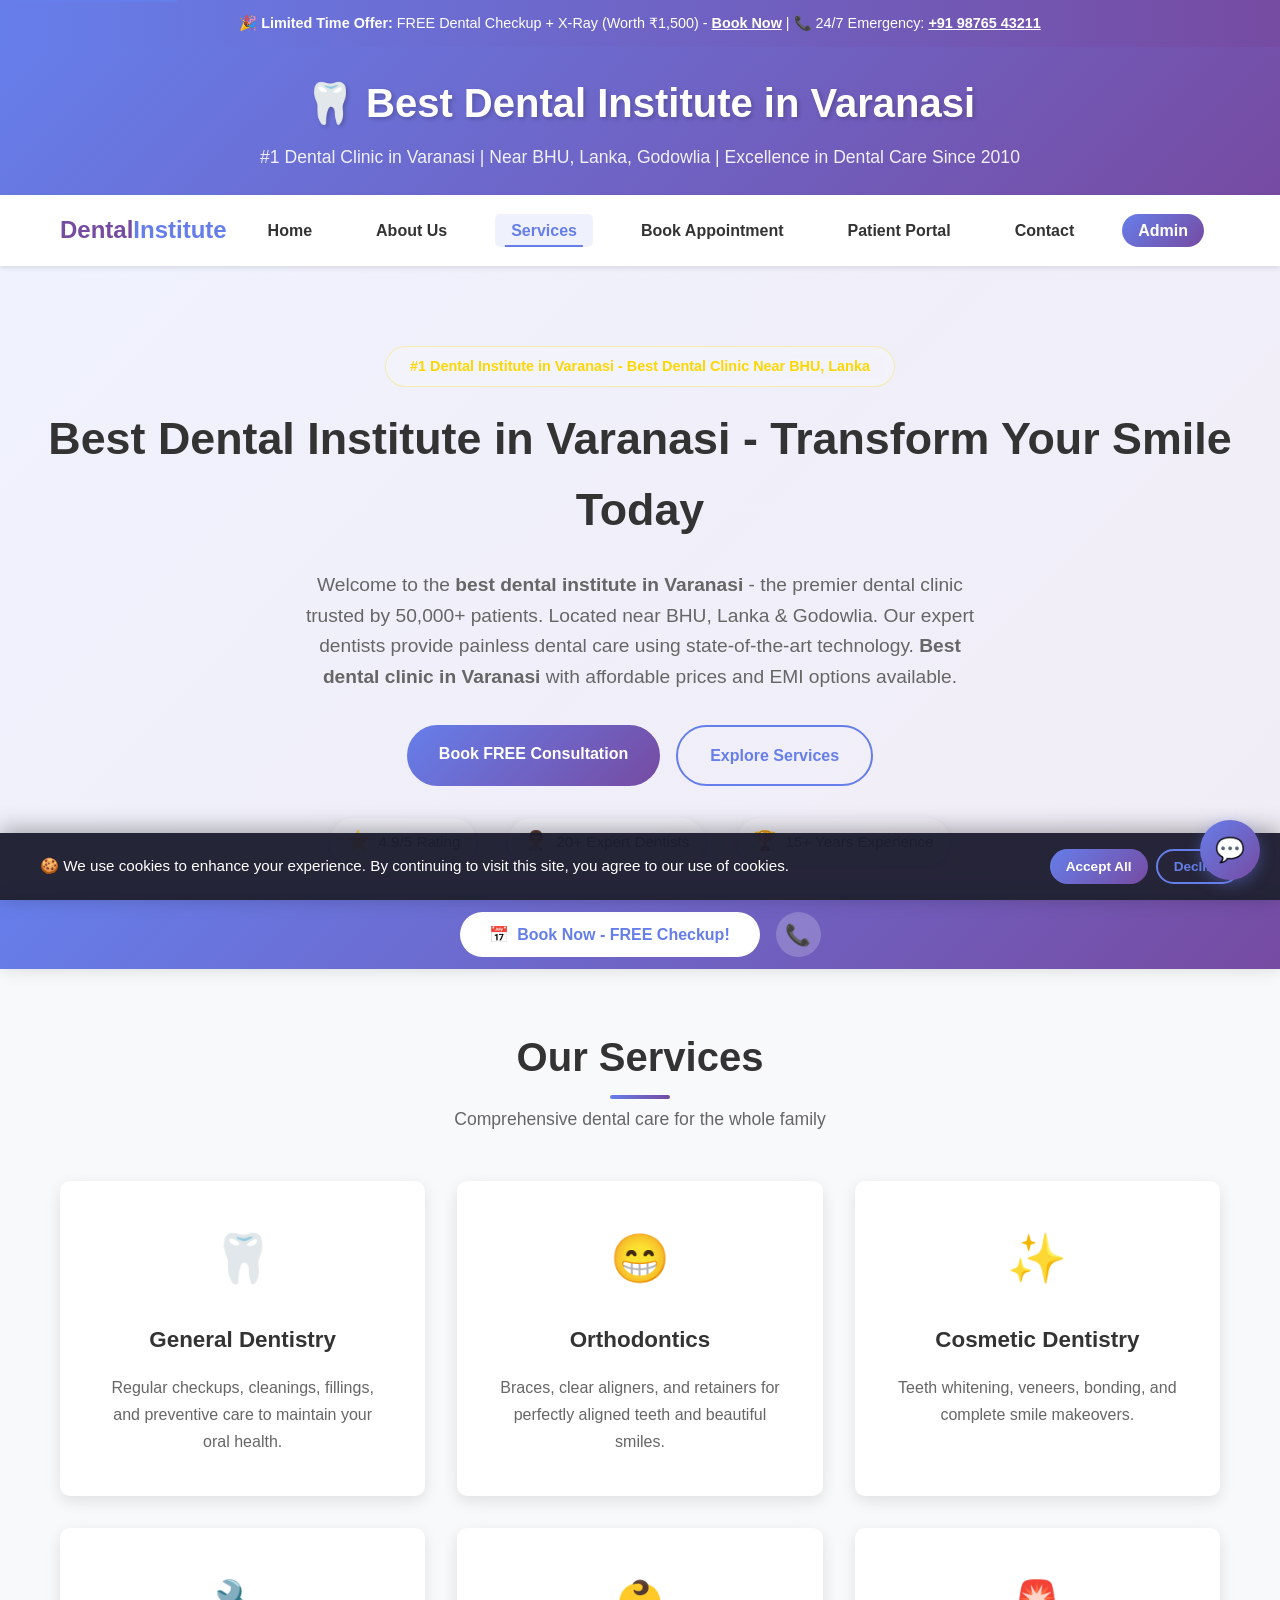
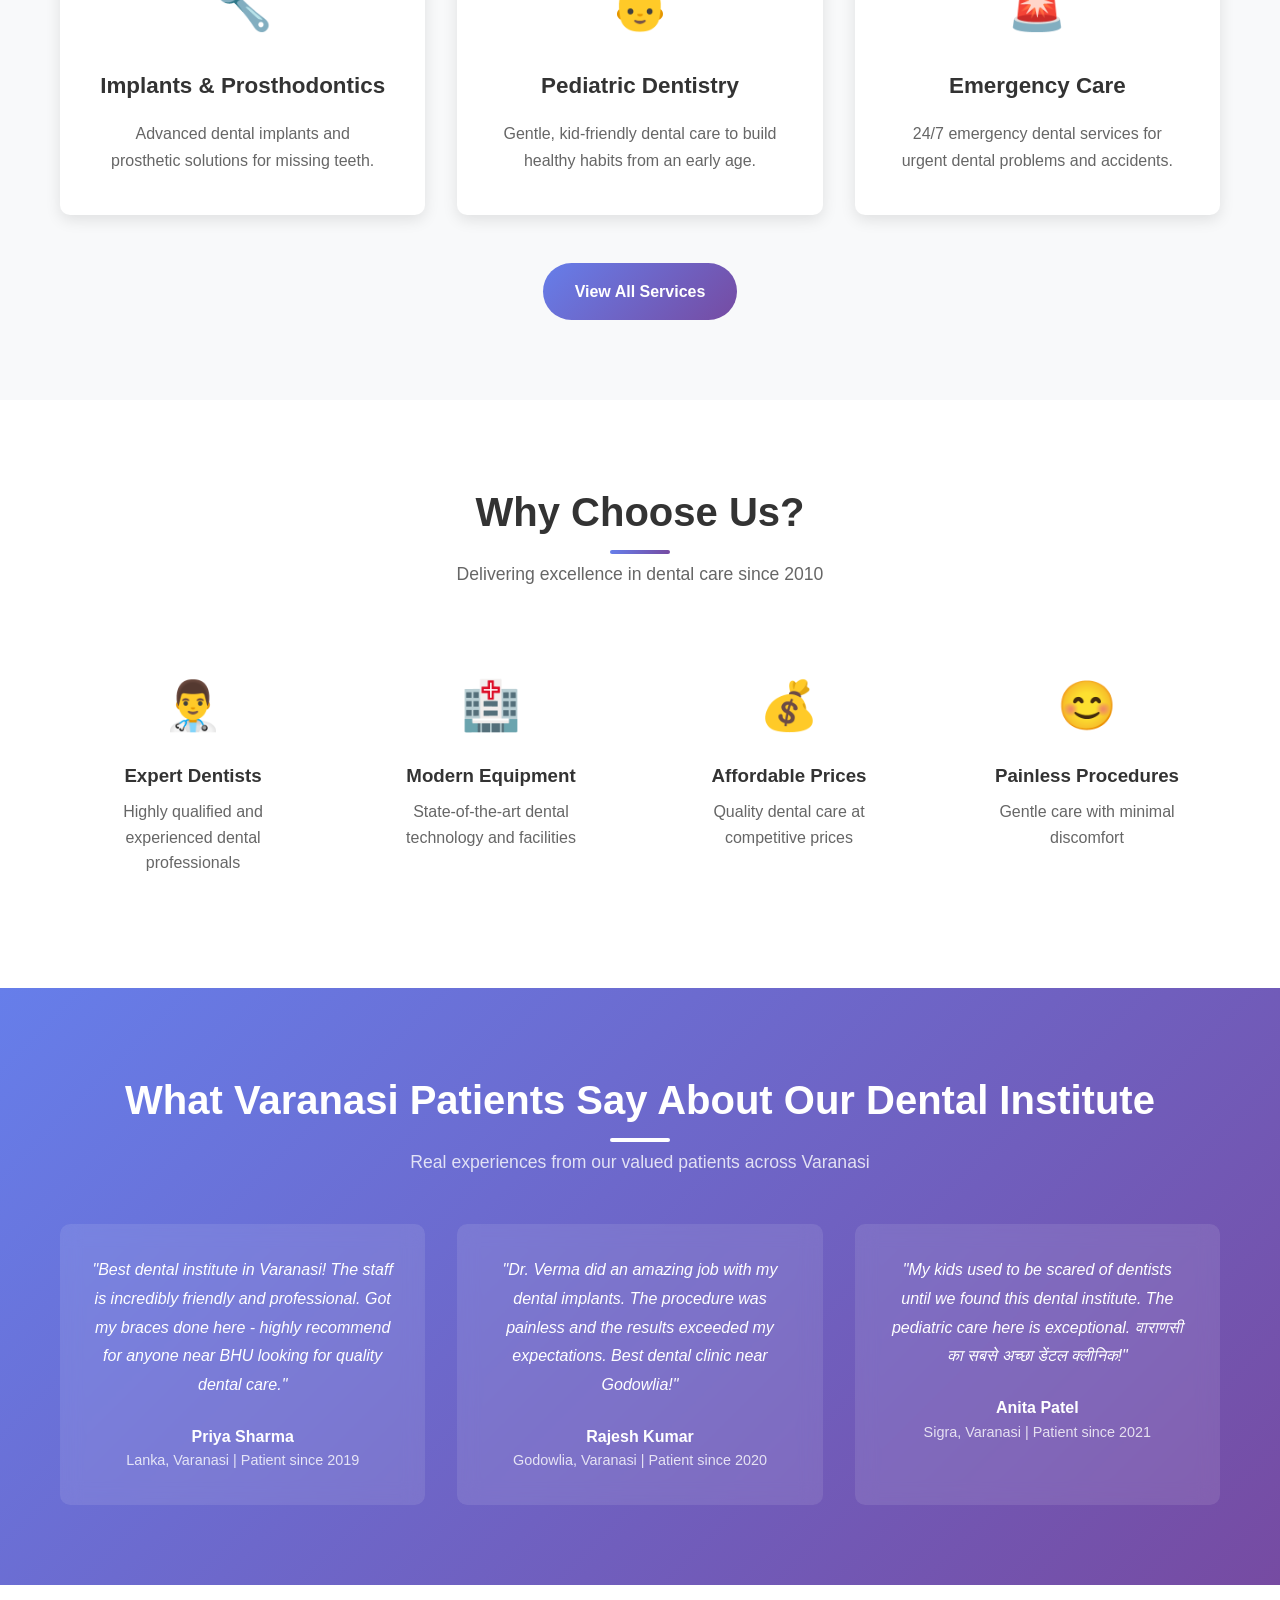
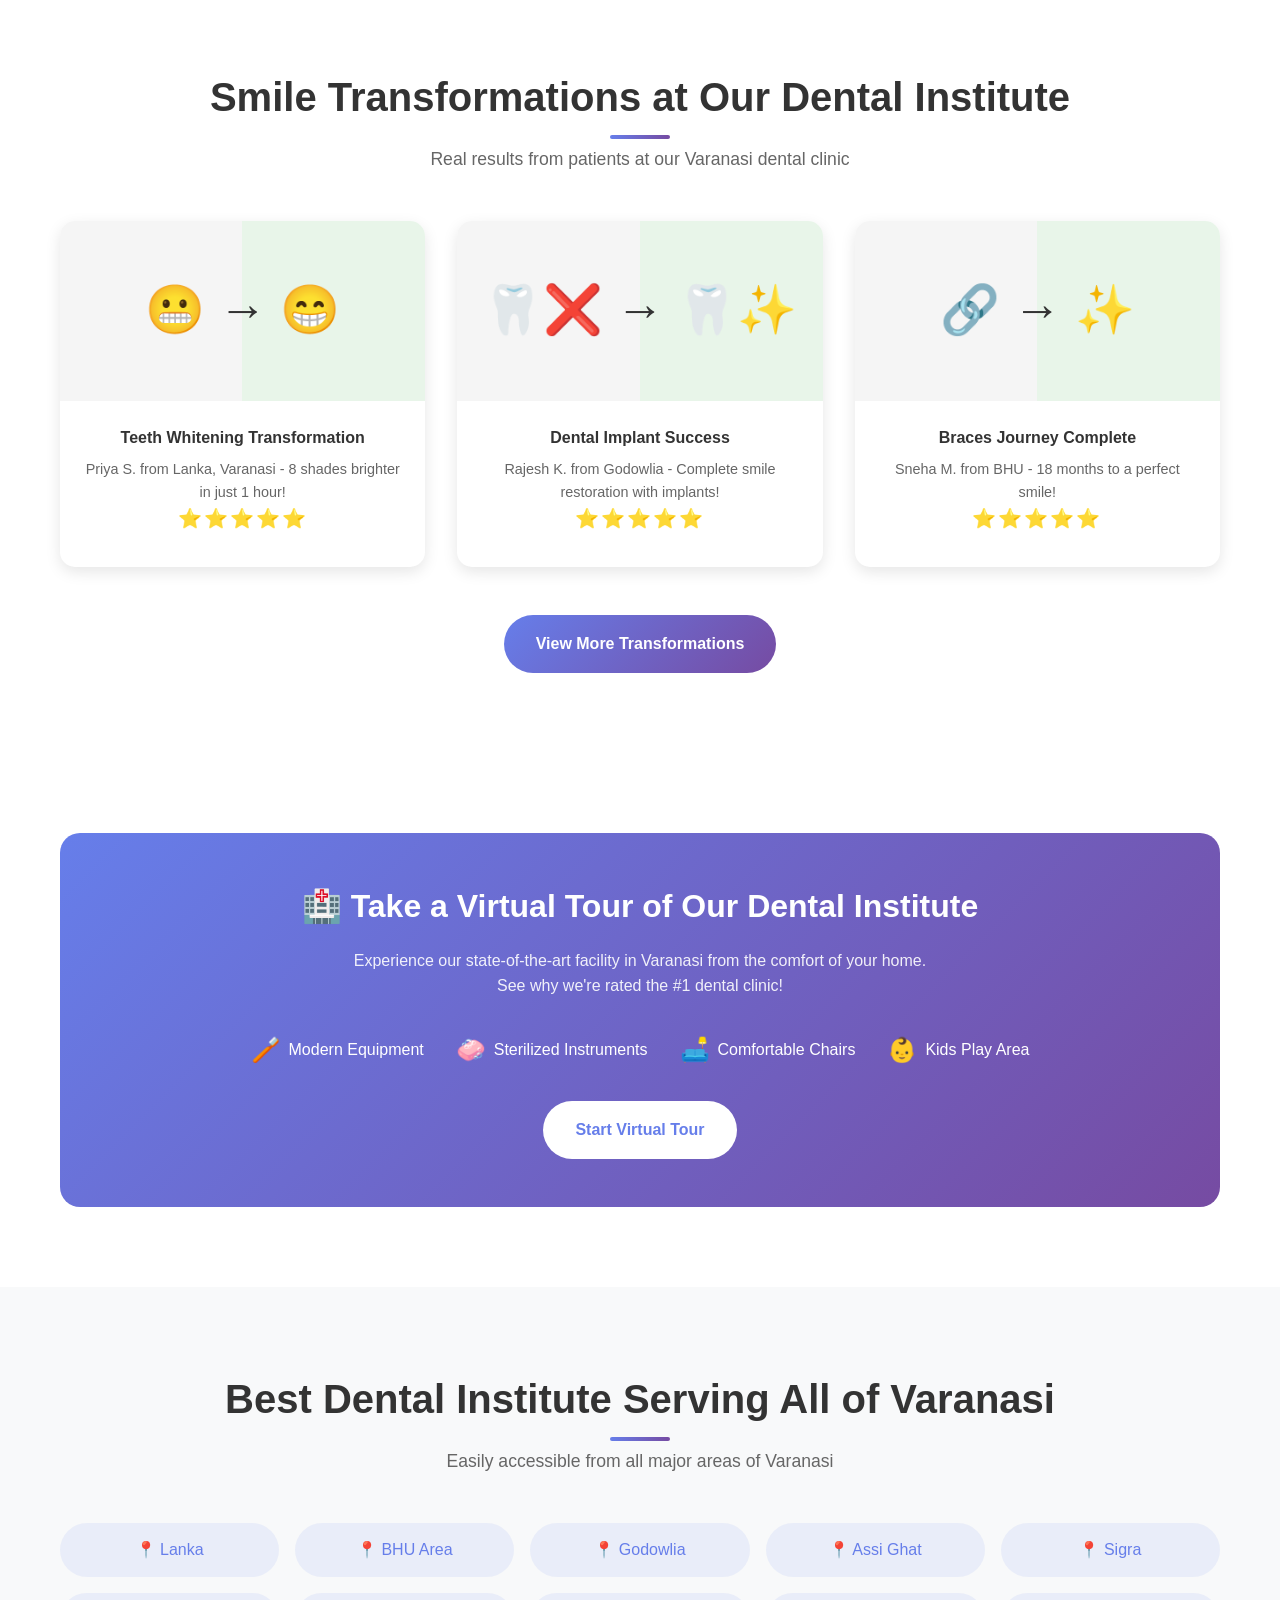
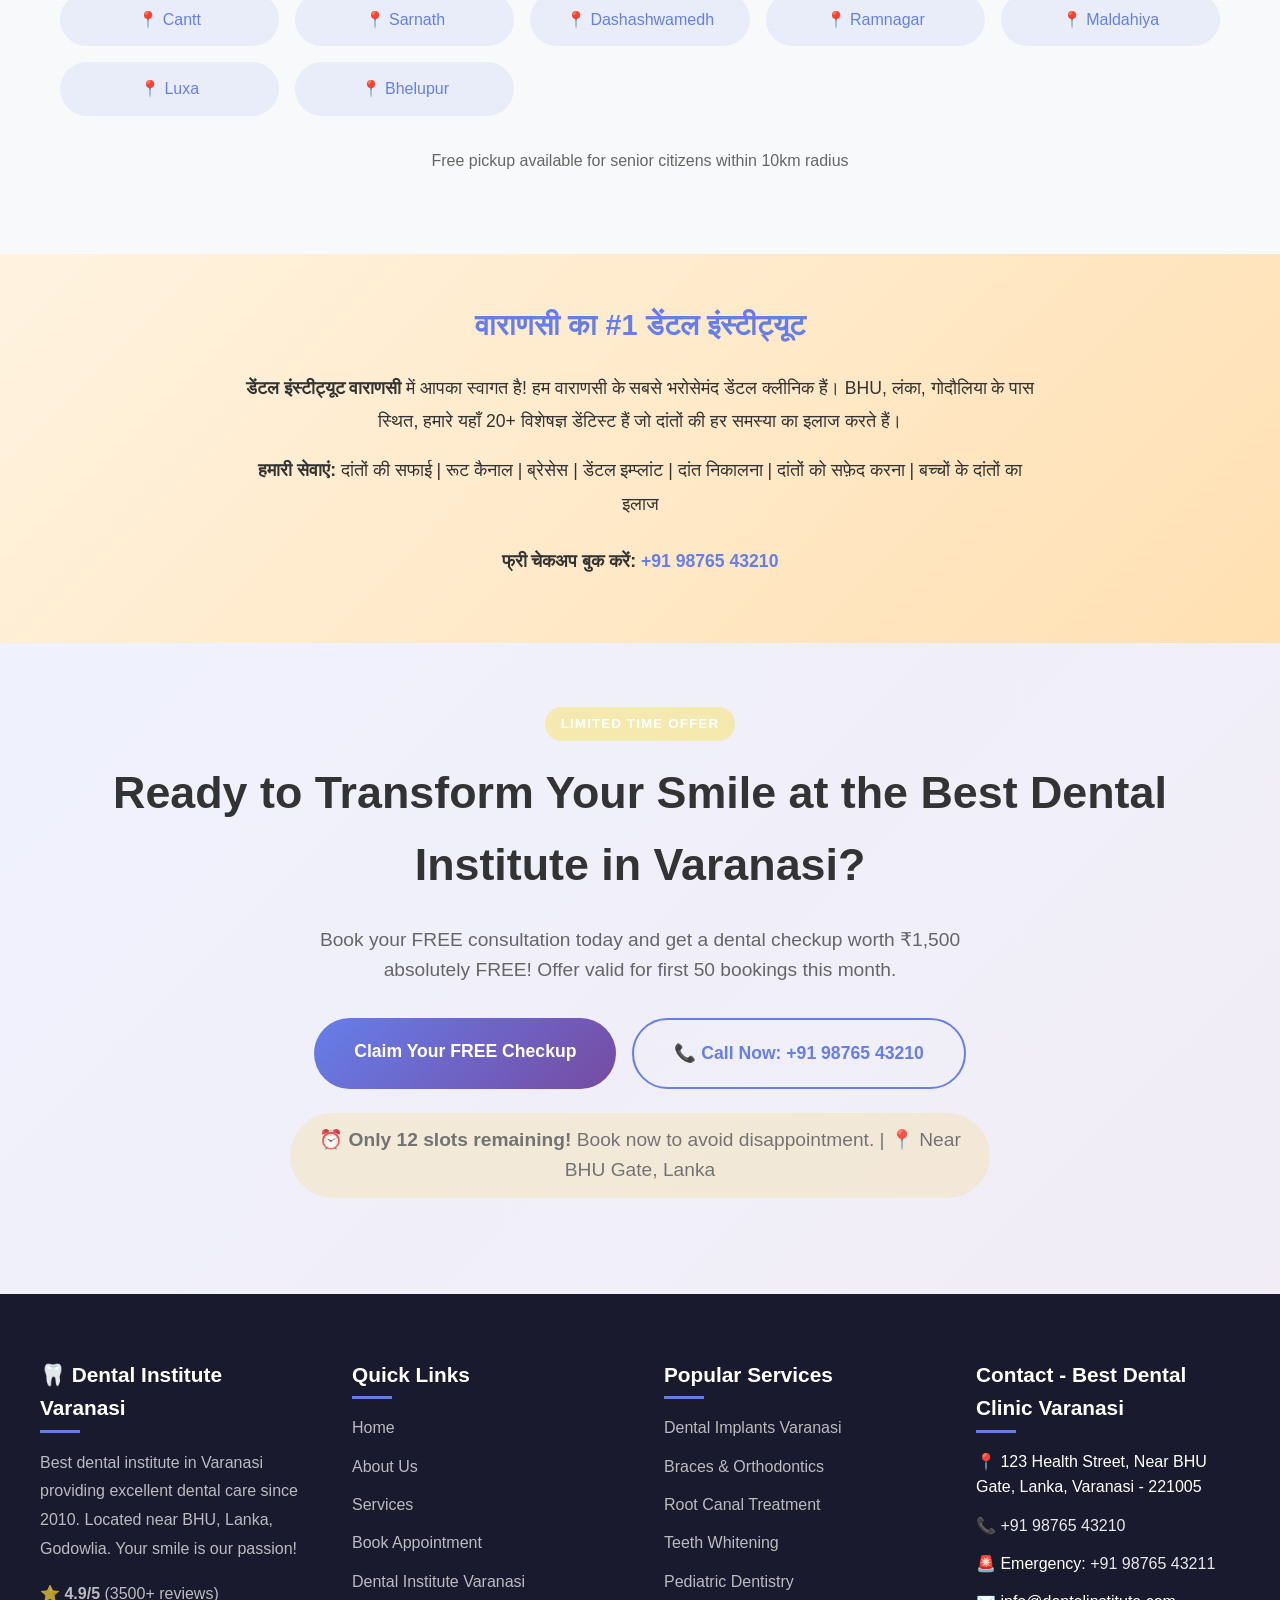
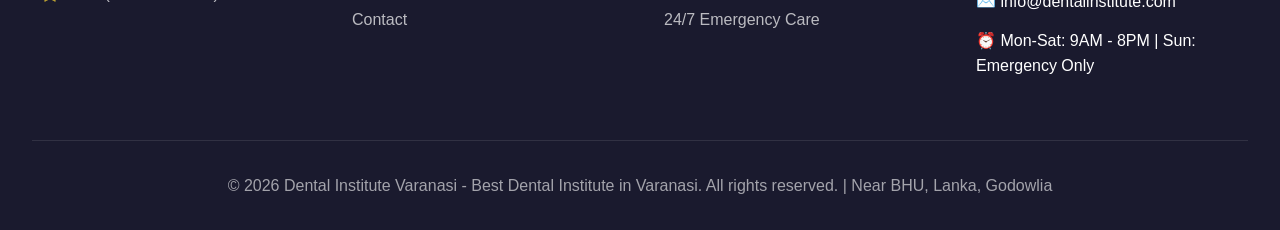
==== commit 8d1e0694: "feat(SEO): Major SEO improvements for dental institute varanasi searches - Enhanced meta tags with t" ====
--- a/index.html
+++ b/index.html
@@ -1,11 +1,24 @@
 <!DOCTYPE html>
-<html lang="en">
+<html lang="en" dir="ltr" prefix="og: https://ogp.me/ns#">
 <head>
     <meta charset="UTF-8">
     <meta name="viewport" content="width=device-width, initial-scale=1.0">
-    <meta name="description" content="Best Tooth Doctor in Varanasi | #1 Dental Institute in Varanasi | Premier dental clinic offering teeth whitening, dental implants, root canal, braces, and cosmetic dentistry. 50,000+ happy patients. Book FREE consultation today!">
-    <meta name="keywords" content="tooth doctor Varanasi, dental institute Varanasi, best dentist Varanasi, dental clinic Varanasi, teeth whitening Varanasi, dental implants Varanasi, root canal Varanasi, braces Varanasi, orthodontist Varanasi, cosmetic dentistry Varanasi, emergency dentist Varanasi, dental hospital Varanasi, tooth specialist Varanasi, दांतों का डॉक्टर वाराणसी, डेंटल क्लीनिक वाराणसी">
-    <meta name="author" content="Dental Institute">
+    <meta name="description" content="Best Dental Institute in Varanasi | #1 Rated Dental Clinic | Dental Institute Varanasi offers teeth whitening, dental implants, root canal, braces, cosmetic dentistry. 50,000+ happy patients. Top dentists in Varanasi near Godowlia, Lanka, BHU. Book FREE consultation!">
+    <meta name="keywords" content="dental institute varanasi, best dental institute in varanasi, dental institute in varanasi, dental college varanasi, dental clinic varanasi, best dentist varanasi, tooth doctor varanasi, teeth whitening varanasi, dental implants varanasi, root canal treatment varanasi, braces cost varanasi, orthodontist varanasi, cosmetic dentistry varanasi, emergency dentist varanasi, dental hospital varanasi near bhu, dental clinic godowlia varanasi, dental clinic lanka varanasi, best dental clinic in varanasi, top 10 dental clinic in varanasi, affordable dental treatment varanasi, painless dental treatment varanasi, dental check up varanasi, दांतों का अस्पताल वाराणसी, डेंटल इंस्टिट्यूट वाराणसी, सबसे अच्छा डेंटल क्लीनिक वाराणसी, दांतों का इलाज वाराणसी, दांतों का डॉक्टर वाराणसी">
+    <meta name="author" content="Dental Institute Varanasi">
+    <meta name="geo.region" content="IN-UP">
+    <meta name="geo.placename" content="Varanasi, Uttar Pradesh, India">
+    <meta name="geo.position" content="25.3176452;82.9107882">
+    <meta name="ICBM" content="25.3176452, 82.9107882">
+    <meta name="language" content="English, Hindi">
+    <meta name="revisit-after" content="7 days">
+    <meta name="rating" content="general">
+    <meta name="distribution" content="global">
+    <meta name="coverage" content="Varanasi, Uttar Pradesh, India">
+    <meta name="target" content="all">
+    <meta name="HandheldFriendly" content="True">
+    <meta name="MobileOptimized" content="320">
+    <meta name="classification" content="Healthcare, Dental Services, Medical Clinic">
     <meta name="robots" content="index, follow, max-image-preview:large, max-snippet:-1, max-video-preview:-1">
     <meta name="googlebot" content="index, follow">
     <link rel="canonical" href="https://ravanneverdies.github.io/laughing-chainsaw/">
@@ -19,8 +32,8 @@
     <link rel="apple-touch-icon" href="favicon.svg">
     
     <!-- Open Graph Meta Tags -->
-    <meta property="og:title" content="Best Tooth Doctor in Varanasi | #1 Dental Institute Varanasi | Book FREE Consultation">
-    <meta property="og:description" content="Best tooth doctor & dental institute in Varanasi. Expert dentists for teeth whitening, implants, root canal, braces. 50,000+ happy patients. Painless procedures, EMI available. Book FREE consultation!">
+    <meta property="og:title" content="Best Dental Institute in Varanasi | #1 Dental Clinic Varanasi | Book FREE Consultation">
+    <meta property="og:description" content="#1 Dental Institute in Varanasi - Best dental clinic near Godowlia, Lanka, BHU. Expert dentists for teeth whitening, implants, root canal, braces. 50,000+ happy patients. Painless procedures, EMI available. Book FREE consultation!">
     <meta property="og:type" content="website">
     <meta property="og:url" content="https://ravanneverdies.github.io/laughing-chainsaw/">
     <meta property="og:image" content="https://ravanneverdies.github.io/laughing-chainsaw/favicon.svg">
@@ -31,8 +44,8 @@
     
     <!-- Twitter Card Meta Tags -->
     <meta name="twitter:card" content="summary_large_image">
-    <meta name="twitter:title" content="Best Tooth Doctor & Dental Institute in Varanasi | #1 Rated Clinic">
-    <meta name="twitter:description" content="Top tooth doctor & dental institute in Varanasi. Expert care for teeth whitening, implants, root canal. 50,000+ happy patients. Book FREE consultation!">
+    <meta name="twitter:title" content="Best Dental Institute in Varanasi | #1 Rated Dental Clinic Varanasi">
+    <meta name="twitter:description" content="#1 Dental Institute in Varanasi - Top dental clinic near Godowlia, Lanka, BHU. Expert dentists, 50,000+ patients. Book FREE consultation today!">
     <meta name="twitter:image" content="https://ravanneverdies.github.io/laughing-chainsaw/favicon.svg">
     
     <!-- Preconnect for Performance -->
@@ -40,15 +53,15 @@
     <link rel="preconnect" href="https://fonts.gstatic.com" crossorigin>
     <link rel="dns-prefetch" href="https://www.google-analytics.com">
     
-    <!-- Schema.org Structured Data - Local Business -->
+    <!-- Schema.org Structured Data - Local Business with Enhanced Local SEO -->
     <script type="application/ld+json">
     {
         "@context": "https://schema.org",
         "@type": "Dentist",
         "@id": "https://ravanneverdies.github.io/laughing-chainsaw/#organization",
-        "name": "Dental Institute Varanasi - Best Tooth Doctor",
-        "alternateName": ["Dental Institute", "Tooth Doctor Varanasi", "Varanasi Dental Clinic"],
-        "description": "Best tooth doctor and dental institute in Varanasi offering comprehensive dental care including teeth whitening, dental implants, root canal treatment, braces, and cosmetic dentistry. Serving Varanasi and surrounding areas with expert dental care since 2010.",
+        "name": "Dental Institute Varanasi",
+        "alternateName": ["Best Dental Institute Varanasi", "Dental Institute in Varanasi", "Dental Clinic Varanasi", "Best Dental Clinic Varanasi", "Tooth Doctor Varanasi", "दांतों का अस्पताल वाराणसी", "डेंटल इंस्टीट्यूट वाराणसी"],
+        "description": "Best dental institute in Varanasi offering comprehensive dental care including teeth whitening, dental implants, root canal treatment, braces, and cosmetic dentistry. Located near Godowlia, Lanka, BHU. Serving Varanasi and surrounding areas with expert dental care since 2010. 50,000+ happy patients, 20+ specialist dentists.",
         "image": "https://ravanneverdies.github.io/laughing-chainsaw/favicon.svg",
         "logo": "https://ravanneverdies.github.io/laughing-chainsaw/favicon.svg",
         "url": "https://ravanneverdies.github.io/laughing-chainsaw/",
@@ -56,34 +69,41 @@
         "email": "info@dentalinstitute.com",
         "address": {
             "@type": "PostalAddress",
-            "streetAddress": "123 Health Street, Near City Hospital",
+            "streetAddress": "123 Health Street, Near BHU Gate, Lanka",
             "addressLocality": "Varanasi",
             "addressRegion": "Uttar Pradesh",
-            "postalCode": "221001",
-            "addressCountry": "IN"
+            "postalCode": "221005",
+            "addressCountry": "IN",
+            "description": "Best dental clinic near Godowlia, Lanka, BHU Varanasi"
         },
         "geo": {
             "@type": "GeoCoordinates",
-            "latitude": "25.3176452",
-            "longitude": "82.9107882"
+            "latitude": "25.2677",
+            "longitude": "82.9913"
         },
+        "hasMap": "https://maps.google.com/maps?q=25.2677,82.9913",
         "areaServed": [
             {
                 "@type": "City",
                 "name": "Varanasi",
                 "@id": "https://www.wikidata.org/wiki/Q23564"
             },
-            {
-                "@type": "State",
-                "name": "Uttar Pradesh"
-            }
+            {"@type": "Place", "name": "Godowlia, Varanasi"},
+            {"@type": "Place", "name": "Lanka, Varanasi"},
+            {"@type": "Place", "name": "BHU, Varanasi"},
+            {"@type": "Place", "name": "Sigra, Varanasi"},
+            {"@type": "Place", "name": "Assi Ghat, Varanasi"},
+            {"@type": "Place", "name": "Dashashwamedh, Varanasi"},
+            {"@type": "Place", "name": "Cantt, Varanasi"},
+            {"@type": "Place", "name": "Sarnath, Varanasi"},
+            {"@type": "State", "name": "Uttar Pradesh"}
         ],
         "serviceArea": {
             "@type": "GeoCircle",
             "geoMidpoint": {
                 "@type": "GeoCoordinates",
-                "latitude": "25.3176452",
-                "longitude": "82.9107882"
+                "latitude": "25.2677",
+                "longitude": "82.9913"
             },
             "geoRadius": "50000"
         },
@@ -108,9 +128,9 @@
                 "description": "Emergency services only"
             }
         ],
-        "priceRange": "$$",
+        "priceRange": "₹₹",
         "currenciesAccepted": "INR",
-        "paymentAccepted": "Cash, Credit Card, Debit Card, UPI, EMI",
+        "paymentAccepted": "Cash, Credit Card, Debit Card, UPI, Paytm, PhonePe, Google Pay, EMI, Health Insurance",
         "aggregateRating": {
             "@type": "AggregateRating",
             "ratingValue": "4.9",
@@ -124,14 +144,28 @@
                 "@type": "Review",
                 "author": {"@type": "Person", "name": "Priya Sharma"},
                 "datePublished": "2025-12-15",
-                "reviewBody": "Best tooth doctor in Varanasi! The dental implant procedure was painless and professional. Highly recommended dental institute.",
+                "reviewBody": "Best dental institute in Varanasi! The dental implant procedure was painless and professional. Highly recommended dental clinic near Lanka.",
                 "reviewRating": {"@type": "Rating", "ratingValue": "5", "bestRating": "5"}
             },
             {
                 "@type": "Review",
                 "author": {"@type": "Person", "name": "Rajesh Kumar"},
                 "datePublished": "2025-11-20",
-                "reviewBody": "Excellent dental institute in Varanasi. Got my root canal done with zero pain. Modern equipment and caring staff.",
+                "reviewBody": "Excellent dental institute in Varanasi near BHU. Got my root canal done with zero pain. Best dentist in Varanasi. Modern equipment and caring staff.",
+                "reviewRating": {"@type": "Rating", "ratingValue": "5", "bestRating": "5"}
+            },
+            {
+                "@type": "Review",
+                "author": {"@type": "Person", "name": "Anita Patel"},
+                "datePublished": "2025-10-25",
+                "reviewBody": "Best dental clinic in Varanasi for kids. My children love coming here. The pediatric dentist is very gentle and patient. Highly recommend this dental institute.",
+                "reviewRating": {"@type": "Rating", "ratingValue": "5", "bestRating": "5"}
+            },
+            {
+                "@type": "Review",
+                "author": {"@type": "Person", "name": "Vikram Singh"},
+                "datePublished": "2025-09-18",
+                "reviewBody": "Got my braces done here. Best orthodontist in Varanasi. Very affordable dental treatment with EMI option. The best dental institute I have visited.",
                 "reviewRating": {"@type": "Rating", "ratingValue": "5", "bestRating": "5"}
             }
         ],
@@ -143,34 +177,57 @@
             "Oral Surgery",
             "Endodontics",
             "Prosthodontics",
-            "Periodontics"
+            "Periodontics",
+            "Implantology",
+            "Maxillofacial Surgery"
         ],
         "availableService": [
-            {"@type": "MedicalProcedure", "name": "Teeth Whitening"},
-            {"@type": "MedicalProcedure", "name": "Dental Implants"},
-            {"@type": "MedicalProcedure", "name": "Root Canal Treatment"},
-            {"@type": "MedicalProcedure", "name": "Dental Braces"},
+            {"@type": "MedicalProcedure", "name": "Teeth Whitening", "alternateName": "दांतों को सफ़ेद करना"},
+            {"@type": "MedicalProcedure", "name": "Dental Implants", "alternateName": "डेंटल इम्प्लांट"},
+            {"@type": "MedicalProcedure", "name": "Root Canal Treatment", "alternateName": "रूट कैनाल"},
+            {"@type": "MedicalProcedure", "name": "Dental Braces", "alternateName": "दांतों के ब्रेसेस"},
             {"@type": "MedicalProcedure", "name": "Clear Aligners"},
-            {"@type": "MedicalProcedure", "name": "Tooth Extraction"},
-            {"@type": "MedicalProcedure", "name": "Dental Crowns"},
+            {"@type": "MedicalProcedure", "name": "Tooth Extraction", "alternateName": "दांत निकालना"},
+            {"@type": "MedicalProcedure", "name": "Dental Crowns", "alternateName": "दांतों के क्राउन"},
             {"@type": "MedicalProcedure", "name": "Dental Veneers"},
-            {"@type": "MedicalProcedure", "name": "Gum Treatment"},
-            {"@type": "MedicalProcedure", "name": "Pediatric Dentistry"}
+            {"@type": "MedicalProcedure", "name": "Gum Treatment", "alternateName": "मसूड़ों का इलाज"},
+            {"@type": "MedicalProcedure", "name": "Pediatric Dentistry", "alternateName": "बच्चों के दांतों का इलाज"},
+            {"@type": "MedicalProcedure", "name": "Wisdom Tooth Extraction"},
+            {"@type": "MedicalProcedure", "name": "Smile Makeover"},
+            {"@type": "MedicalProcedure", "name": "Full Mouth Rehabilitation"},
+            {"@type": "MedicalProcedure", "name": "Dentures"},
+            {"@type": "MedicalProcedure", "name": "Dental Bridges"}
         ],
         "hasOfferCatalog": {
             "@type": "OfferCatalog",
-            "name": "Dental Services",
+            "name": "Dental Services Varanasi",
             "itemListElement": [
                 {
                     "@type": "Offer",
                     "itemOffered": {"@type": "Service", "name": "Free Dental Checkup"},
                     "price": "0",
-                    "priceCurrency": "INR"
+                    "priceCurrency": "INR",
+                    "description": "FREE dental checkup and consultation worth ₹1500"
                 },
                 {
                     "@type": "Offer",
                     "itemOffered": {"@type": "Service", "name": "Teeth Whitening"},
-                    "priceRange": "₹5000-₹15000"
+                    "priceSpecification": {"@type": "PriceSpecification", "minPrice": "2999", "maxPrice": "15000", "priceCurrency": "INR"}
+                },
+                {
+                    "@type": "Offer",
+                    "itemOffered": {"@type": "Service", "name": "Dental Implants"},
+                    "priceSpecification": {"@type": "PriceSpecification", "minPrice": "15000", "maxPrice": "50000", "priceCurrency": "INR"}
+                },
+                {
+                    "@type": "Offer",
+                    "itemOffered": {"@type": "Service", "name": "Root Canal Treatment"},
+                    "priceSpecification": {"@type": "PriceSpecification", "minPrice": "3000", "maxPrice": "8000", "priceCurrency": "INR"}
+                },
+                {
+                    "@type": "Offer",
+                    "itemOffered": {"@type": "Service", "name": "Dental Braces"},
+                    "priceSpecification": {"@type": "PriceSpecification", "minPrice": "25000", "maxPrice": "80000", "priceCurrency": "INR"}
                 }
             ]
         },
@@ -178,18 +235,93 @@
             "https://www.facebook.com/dentalinstitute",
             "https://www.instagram.com/dentalinstitute",
             "https://twitter.com/dentalinstitute",
-            "https://www.youtube.com/dentalinstitute"
+            "https://www.youtube.com/dentalinstitute",
+            "https://www.linkedin.com/company/dentalinstitute"
         ],
-        "slogan": "Your Smile, Our Priority - Best Tooth Doctor in Varanasi",
+        "slogan": "Best Dental Institute in Varanasi - Your Smile, Our Priority",
         "foundingDate": "2010",
         "numberOfEmployees": {
             "@type": "QuantitativeValue",
             "value": "50"
+        },
+        "knowsAbout": ["Dental Care", "Oral Health", "Cosmetic Dentistry", "Orthodontics", "Dental Implants", "Root Canal Treatment"],
+        "keywords": "dental institute varanasi, best dental clinic varanasi, dentist varanasi, dental implants varanasi, root canal varanasi, braces varanasi"
+    }
+    </script>
+    
+    <!-- Organization Schema -->
+    <script type="application/ld+json">
+    {
+        "@context": "https://schema.org",
+        "@type": "MedicalOrganization",
+        "name": "Dental Institute Varanasi",
+        "alternateName": "Best Dental Institute in Varanasi",
+        "url": "https://ravanneverdies.github.io/laughing-chainsaw/",
+        "logo": "https://ravanneverdies.github.io/laughing-chainsaw/favicon.svg",
+        "contactPoint": [
+            {
+                "@type": "ContactPoint",
+                "telephone": "+91-9876543210",
+                "contactType": "customer service",
+                "availableLanguage": ["English", "Hindi"],
+                "areaServed": "IN"
+            },
+            {
+                "@type": "ContactPoint",
+                "telephone": "+91-98765-43211",
+                "contactType": "emergency",
+                "availableLanguage": ["English", "Hindi"],
+                "areaServed": "IN"
+            }
+        ],
+        "address": {
+            "@type": "PostalAddress",
+            "streetAddress": "123 Health Street, Near BHU Gate, Lanka",
+            "addressLocality": "Varanasi",
+            "addressRegion": "Uttar Pradesh",
+            "postalCode": "221005",
+            "addressCountry": "IN"
         }
     }
     </script>
     
-    <!-- FAQ Schema for SEO -->
+    <!-- Local Business Schema for Google My Business -->
+    <script type="application/ld+json">
+    {
+        "@context": "https://schema.org",
+        "@type": "LocalBusiness",
+        "name": "Dental Institute Varanasi",
+        "@id": "https://ravanneverdies.github.io/laughing-chainsaw/#localbusiness",
+        "image": "https://ravanneverdies.github.io/laughing-chainsaw/favicon.svg",
+        "telephone": "+91-9876543210",
+        "address": {
+            "@type": "PostalAddress",
+            "streetAddress": "123 Health Street, Near BHU Gate, Lanka",
+            "addressLocality": "Varanasi",
+            "addressRegion": "UP",
+            "postalCode": "221005",
+            "addressCountry": "IN"
+        },
+        "geo": {
+            "@type": "GeoCoordinates",
+            "latitude": 25.2677,
+            "longitude": 82.9913
+        },
+        "url": "https://ravanneverdies.github.io/laughing-chainsaw/",
+        "priceRange": "₹₹",
+        "openingHoursSpecification": [
+            {"@type": "OpeningHoursSpecification", "dayOfWeek": "Monday", "opens": "09:00", "closes": "20:00"},
+            {"@type": "OpeningHoursSpecification", "dayOfWeek": "Tuesday", "opens": "09:00", "closes": "20:00"},
+            {"@type": "OpeningHoursSpecification", "dayOfWeek": "Wednesday", "opens": "09:00", "closes": "20:00"},
+            {"@type": "OpeningHoursSpecification", "dayOfWeek": "Thursday", "opens": "09:00", "closes": "20:00"},
+            {"@type": "OpeningHoursSpecification", "dayOfWeek": "Friday", "opens": "09:00", "closes": "20:00"},
+            {"@type": "OpeningHoursSpecification", "dayOfWeek": "Saturday", "opens": "09:00", "closes": "18:00"},
+            {"@type": "OpeningHoursSpecification", "dayOfWeek": "Sunday", "opens": "10:00", "closes": "14:00"}
+        ]
+    }
+    </script>
+    
+    <!-- FAQ Schema for SEO - Targeting Dental Institute Varanasi Searches -->
     <script type="application/ld+json">
     {
         "@context": "https://schema.org",
@@ -197,18 +329,34 @@
         "mainEntity": [
             {
                 "@type": "Question",
-                "name": "Who is the best tooth doctor in Varanasi?",
-                "acceptedAnswer": {
-                    "@type": "Answer",
-                    "text": "Dental Institute in Varanasi is rated as the #1 dental clinic with highly qualified tooth doctors. Our team of expert dentists has over 15 years of experience and has treated 50,000+ patients with a 4.9/5 rating. We specialize in painless dental procedures and offer comprehensive dental care."
-                }
-            },
-            {
-                "@type": "Question",
                 "name": "Which is the best dental institute in Varanasi?",
                 "acceptedAnswer": {
                     "@type": "Answer",
-                    "text": "Dental Institute is the leading dental clinic in Varanasi, located at 123 Health Street near City Hospital. We offer state-of-the-art dental equipment, modern facilities, and a team of 20+ specialist dentists for all dental treatments including implants, braces, root canal, and cosmetic dentistry."
+                    "text": "Dental Institute Varanasi is rated as the #1 dental institute in Varanasi. Located near BHU Gate, Lanka, we offer state-of-the-art dental equipment, modern facilities, and a team of 20+ specialist dentists. We have served 50,000+ patients with a 4.9/5 rating. Our dental institute provides all treatments including implants, braces, root canal, and cosmetic dentistry."
+                }
+            },
+            {
+                "@type": "Question",
+                "name": "Where is the best dental clinic in Varanasi near BHU?",
+                "acceptedAnswer": {
+                    "@type": "Answer",
+                    "text": "Dental Institute is the best dental clinic in Varanasi near BHU, located at 123 Health Street, Near BHU Gate, Lanka. We are easily accessible from Godowlia, Assi Ghat, and Sigra. Book your FREE consultation today at +91-9876543210."
+                }
+            },
+            {
+                "@type": "Question",
+                "name": "What is the cost of dental implants in Varanasi?",
+                "acceptedAnswer": {
+                    "@type": "Answer",
+                    "text": "At Dental Institute Varanasi, dental implants start from ₹15,000 to ₹50,000 depending on the type and brand. We offer 0% EMI options and accept all major insurance providers. Our implantologists have 15+ years of experience with a 99% success rate."
+                }
+            },
+            {
+                "@type": "Question",
+                "name": "वाराणसी में सबसे अच्छा डेंटल इंस्टीट्यूट कौन सा है?",
+                "acceptedAnswer": {
+                    "@type": "Answer",
+                    "text": "डेंटल इंस्टीट्यूट वाराणसी को वाराणसी का #1 डेंटल क्लीनिक माना जाता है। हमारे यहाँ 20+ विशेषज्ञ डॉक्टर हैं और हमने 50,000+ मरीजों का इलाज किया है। लंका, BHU के पास स्थित, फ्री चेकअप के लिए कॉल करें: +91-9876543210"
                 }
             },
             {
@@ -216,31 +364,47 @@
                 "name": "What dental services are available at Dental Institute Varanasi?",
                 "acceptedAnswer": {
                     "@type": "Answer",
-                    "text": "We offer comprehensive dental services including general dentistry, orthodontics (braces & clear aligners), cosmetic dentistry, dental implants, root canal treatment, teeth whitening, pediatric dentistry, gum treatment, and 24/7 emergency dental care in Varanasi."
-                }
-            },
-            {
-                "@type": "Question",
-                "name": "How can I book an appointment with a tooth doctor in Varanasi?",
-                "acceptedAnswer": {
-                    "@type": "Answer",
-                    "text": "You can book an appointment online through our website at https://ravanneverdies.github.io/laughing-chainsaw/appointments.html, call us at +91-9876543210, or send a WhatsApp message. We offer same-day appointments for emergencies and FREE dental checkups for new patients."
-                }
-            },
-            {
-                "@type": "Question",
-                "name": "What is the cost of dental treatment in Varanasi?",
-                "acceptedAnswer": {
-                    "@type": "Answer",
-                    "text": "Dental Institute offers affordable dental treatments with transparent pricing. Teeth whitening starts from ₹5,000, dental implants from ₹25,000, root canal from ₹3,000, and braces from ₹30,000. We offer flexible EMI options starting from 0% interest and accept all major insurance providers."
-                }
-            },
-            {
-                "@type": "Question",
-                "name": "Is there 24/7 emergency dental care available in Varanasi?",
-                "acceptedAnswer": {
-                    "@type": "Answer",
-                    "text": "Yes, Dental Institute provides 24/7 emergency dental care in Varanasi. For dental emergencies like severe toothache, broken teeth, or dental trauma, call our emergency hotline at +91-98765-43211 for immediate assistance."
+                    "text": "Our dental institute in Varanasi offers comprehensive services: General Dentistry, Orthodontics (braces & clear aligners), Cosmetic Dentistry, Dental Implants, Root Canal Treatment, Teeth Whitening, Pediatric Dentistry, Gum Treatment, Wisdom Tooth Extraction, Smile Makeover, and 24/7 Emergency Dental Care."
+                }
+            },
+            {
+                "@type": "Question",
+                "name": "How to book appointment at dental clinic in Varanasi?",
+                "acceptedAnswer": {
+                    "@type": "Answer",
+                    "text": "Book appointment at Dental Institute Varanasi online at our website, call +91-9876543210, or WhatsApp us. We offer same-day appointments for emergencies and FREE dental checkups worth ₹1,500 for new patients. Located near Godowlia, Lanka, BHU."
+                }
+            },
+            {
+                "@type": "Question",
+                "name": "What is the cost of braces in Varanasi?",
+                "acceptedAnswer": {
+                    "@type": "Answer",
+                    "text": "At Dental Institute Varanasi, braces cost starts from ₹25,000 for metal braces, ₹35,000 for ceramic braces, and ₹50,000 for clear aligners. We offer 0% EMI options with flexible payment plans. Book FREE orthodontic consultation today!"
+                }
+            },
+            {
+                "@type": "Question",
+                "name": "Is there 24/7 emergency dentist in Varanasi?",
+                "acceptedAnswer": {
+                    "@type": "Answer",
+                    "text": "Yes, Dental Institute provides 24/7 emergency dental care in Varanasi. For dental emergencies like severe toothache, broken teeth, knocked-out tooth, or dental trauma, call our emergency hotline at +91-98765-43211 for immediate assistance. We're located near BHU Gate, Lanka."
+                }
+            },
+            {
+                "@type": "Question",
+                "name": "What is the root canal treatment cost in Varanasi?",
+                "acceptedAnswer": {
+                    "@type": "Answer",
+                    "text": "Root canal treatment at Dental Institute Varanasi costs ₹3,000 to ₹8,000 depending on the tooth and complexity. We use advanced microscope-assisted techniques for painless treatment. EMI options available. Book FREE consultation today!"
+                }
+            },
+            {
+                "@type": "Question",
+                "name": "Which is the best pediatric dentist in Varanasi?",
+                "acceptedAnswer": {
+                    "@type": "Answer",
+                    "text": "Dental Institute Varanasi has the best pediatric dental department with child-friendly environment, sedation dentistry for anxious children, and specialized pediatric dentists. We make dental visits fun for kids! Located near Lanka, BHU Gate."
                 }
             }
         ]
@@ -282,7 +446,7 @@
     }
     </script>
     
-    <title>Best Tooth Doctor in Varanasi | #1 Dental Institute Varanasi | Book FREE Consultation</title>
+    <title>Best Dental Institute in Varanasi | #1 Dental Clinic Varanasi | Dental Institute Near BHU, Lanka, Godowlia</title>
     <link rel="icon" type="image/svg+xml" href="favicon.svg">
     <link rel="stylesheet" href="css/style.css">
 </head>
@@ -300,8 +464,8 @@
     <!-- Header -->
     <header>
         <div class="container">
-            <h1>🦷 Dental Institute Varanasi - Best Tooth Doctor</h1>
-            <p>Varanasi's #1 Dental Clinic | Excellence in Dental Care Since 2010</p>
+            <h1>🦷 Best Dental Institute in Varanasi</h1>
+            <p>#1 Dental Clinic in Varanasi | Near BHU, Lanka, Godowlia | Excellence in Dental Care Since 2010</p>
         </div>
     </header>
 
@@ -330,9 +494,9 @@
 
     <!-- Hero Section -->
     <section id="home" class="hero" id="main-content">
-        <div class="hero-badge">Best Tooth Doctor & #1 Dental Institute in Varanasi</div>
-        <h2>Transform Your Smile with Varanasi's Best Tooth Doctors</h2>
-        <p>Welcome to Dental Institute Varanasi - the premier dental clinic trusted by 50,000+ patients. Our expert tooth doctors provide painless dental care using state-of-the-art technology. Affordable prices with EMI options available.</p>
+        <div class="hero-badge">#1 Dental Institute in Varanasi - Best Dental Clinic Near BHU, Lanka</div>
+        <h2>Best Dental Institute in Varanasi - Transform Your Smile Today</h2>
+        <p>Welcome to the <strong>best dental institute in Varanasi</strong> - the premier dental clinic trusted by 50,000+ patients. Located near BHU, Lanka & Godowlia. Our expert dentists provide painless dental care using state-of-the-art technology. <strong>Best dental clinic in Varanasi</strong> with affordable prices and EMI options available.</p>
         <div class="hero-buttons">
             <a href="appointments.html" class="btn btn-primary btn-pulse">Book FREE Consultation</a>
             <a href="services.html" class="btn btn-secondary">Explore Services</a>
@@ -434,47 +598,164 @@
     <section class="testimonials">
         <div class="container">
             <div class="section-title">
-                <h2>What Our Patients Say</h2>
-                <p>Real experiences from our valued patients</p>
+                <h2>What Varanasi Patients Say About Our Dental Institute</h2>
+                <p>Real experiences from our valued patients across Varanasi</p>
             </div>
             <div class="testimonial-grid">
                 <div class="testimonial-card animate-on-scroll">
-                    <p>"The best dental experience I've ever had. The staff is incredibly friendly and professional. My smile has never looked better!"</p>
+                    <p>"Best dental institute in Varanasi! The staff is incredibly friendly and professional. Got my braces done here - highly recommend for anyone near BHU looking for quality dental care."</p>
                     <div class="testimonial-author">Priya Sharma</div>
-                    <div class="testimonial-role">Patient since 2019</div>
+                    <div class="testimonial-role">Lanka, Varanasi | Patient since 2019</div>
                 </div>
                 <div class="testimonial-card animate-on-scroll">
-                    <p>"Dr. Verma did an amazing job with my dental implants. The procedure was painless and the results exceeded my expectations."</p>
+                    <p>"Dr. Verma did an amazing job with my dental implants. The procedure was painless and the results exceeded my expectations. Best dental clinic near Godowlia!"</p>
                     <div class="testimonial-author">Rajesh Kumar</div>
-                    <div class="testimonial-role">Patient since 2020</div>
+                    <div class="testimonial-role">Godowlia, Varanasi | Patient since 2020</div>
                 </div>
                 <div class="testimonial-card animate-on-scroll">
-                    <p>"My kids used to be scared of dentists until we found this place. The pediatric care here is exceptional. Highly recommend!"</p>
+                    <p>"My kids used to be scared of dentists until we found this dental institute. The pediatric care here is exceptional. वाराणसी का सबसे अच्छा डेंटल क्लीनिक!"</p>
                     <div class="testimonial-author">Anita Patel</div>
-                    <div class="testimonial-role">Patient since 2021</div>
-                </div>
-            </div>
+                    <div class="testimonial-role">Sigra, Varanasi | Patient since 2021</div>
+                </div>
+            </div>
+        </div>
+    </section>
+
+    <!-- Smile Transformations Before/After -->
+    <section class="services" style="background: var(--bg-white);">
+        <div class="container">
+            <div class="section-title">
+                <h2>Smile Transformations at Our Dental Institute</h2>
+                <p>Real results from patients at our Varanasi dental clinic</p>
+            </div>
+            <div class="before-after-container">
+                <div class="before-after-card animate-on-scroll">
+                    <div class="before-after-images" style="background: linear-gradient(to right, #f5f5f5 50%, #e8f5e9 50%); height: 180px; display: flex; align-items: center; justify-content: center;">
+                        <span style="font-size: 3rem;">😬 → 😁</span>
+                    </div>
+                    <div class="before-after-info">
+                        <h4>Teeth Whitening Transformation</h4>
+                        <p>Priya S. from Lanka, Varanasi - 8 shades brighter in just 1 hour!</p>
+                        <div class="rating-stars">⭐⭐⭐⭐⭐</div>
+                    </div>
+                </div>
+                <div class="before-after-card animate-on-scroll">
+                    <div class="before-after-images" style="background: linear-gradient(to right, #f5f5f5 50%, #e8f5e9 50%); height: 180px; display: flex; align-items: center; justify-content: center;">
+                        <span style="font-size: 3rem;">🦷❌ → 🦷✨</span>
+                    </div>
+                    <div class="before-after-info">
+                        <h4>Dental Implant Success</h4>
+                        <p>Rajesh K. from Godowlia - Complete smile restoration with implants!</p>
+                        <div class="rating-stars">⭐⭐⭐⭐⭐</div>
+                    </div>
+                </div>
+                <div class="before-after-card animate-on-scroll">
+                    <div class="before-after-images" style="background: linear-gradient(to right, #f5f5f5 50%, #e8f5e9 50%); height: 180px; display: flex; align-items: center; justify-content: center;">
+                        <span style="font-size: 3rem;">🔗 → ✨</span>
+                    </div>
+                    <div class="before-after-info">
+                        <h4>Braces Journey Complete</h4>
+                        <p>Sneha M. from BHU - 18 months to a perfect smile!</p>
+                        <div class="rating-stars">⭐⭐⭐⭐⭐</div>
+                    </div>
+                </div>
+            </div>
+            <div class="text-center mt-3">
+                <a href="gallery.html" class="btn btn-primary">View More Transformations</a>
+            </div>
+        </div>
+    </section>
+
+    <!-- Virtual Tour Section -->
+    <section style="padding: 3rem 2rem;">
+        <div class="container">
+            <div class="virtual-tour-container">
+                <h3>🏥 Take a Virtual Tour of Our Dental Institute</h3>
+                <p>Experience our state-of-the-art facility in Varanasi from the comfort of your home. See why we're rated the #1 dental clinic!</p>
+                <div class="tour-features">
+                    <div class="tour-feature">
+                        <span>🪥</span>
+                        <span>Modern Equipment</span>
+                    </div>
+                    <div class="tour-feature">
+                        <span>🧼</span>
+                        <span>Sterilized Instruments</span>
+                    </div>
+                    <div class="tour-feature">
+                        <span>🛋️</span>
+                        <span>Comfortable Chairs</span>
+                    </div>
+                    <div class="tour-feature">
+                        <span>👶</span>
+                        <span>Kids Play Area</span>
+                    </div>
+                </div>
+                <a href="virtual-consultation.html" class="btn btn-primary" style="background: white; color: var(--primary-color);">Start Virtual Tour</a>
+            </div>
+        </div>
+    </section>
+
+    <!-- Serving Varanasi Areas -->
+    <section class="services">
+        <div class="container">
+            <div class="section-title">
+                <h2>Best Dental Institute Serving All of Varanasi</h2>
+                <p>Easily accessible from all major areas of Varanasi</p>
+            </div>
+            <div class="local-areas">
+                <div class="local-area-tag">📍 Lanka</div>
+                <div class="local-area-tag">📍 BHU Area</div>
+                <div class="local-area-tag">📍 Godowlia</div>
+                <div class="local-area-tag">📍 Assi Ghat</div>
+                <div class="local-area-tag">📍 Sigra</div>
+                <div class="local-area-tag">📍 Cantt</div>
+                <div class="local-area-tag">📍 Sarnath</div>
+                <div class="local-area-tag">📍 Dashashwamedh</div>
+                <div class="local-area-tag">📍 Ramnagar</div>
+                <div class="local-area-tag">📍 Maldahiya</div>
+                <div class="local-area-tag">📍 Luxa</div>
+                <div class="local-area-tag">📍 Bhelupur</div>
+            </div>
+            <p class="text-center mt-2" style="color: var(--text-light);">Free pickup available for senior citizens within 10km radius</p>
+        </div>
+    </section>
+
+    <!-- Hindi Content for Local SEO -->
+    <section class="hindi-section">
+        <div class="hindi-content">
+            <h2>वाराणसी का #1 डेंटल इंस्टीट्यूट</h2>
+            <p>
+                <strong>डेंटल इंस्टीट्यूट वाराणसी</strong> में आपका स्वागत है! हम वाराणसी के सबसे भरोसेमंद डेंटल क्लीनिक हैं। 
+                BHU, लंका, गोदौलिया के पास स्थित, हमारे यहाँ 20+ विशेषज्ञ डेंटिस्ट हैं जो दांतों की हर समस्या का इलाज करते हैं।
+            </p>
+            <p>
+                <strong>हमारी सेवाएं:</strong> दांतों की सफाई | रूट कैनाल | ब्रेसेस | डेंटल इम्प्लांट | दांत निकालना | दांतों को सफ़ेद करना | बच्चों के दांतों का इलाज
+            </p>
+            <p style="margin-top: 1.5rem;">
+                <strong>फ्री चेकअप बुक करें:</strong> <a href="tel:+919876543210" style="color: var(--primary-color); font-weight: bold;">+91 98765 43210</a>
+            </p>
         </div>
     </section>
 
     <!-- CTA Section with Urgency -->
     <section class="hero cta-section" style="min-height: auto; padding: 4rem 2rem;">
         <div class="cta-badge">Limited Time Offer</div>
-        <h2>Ready to Transform Your Smile?</h2>
+        <h2>Ready to Transform Your Smile at the Best Dental Institute in Varanasi?</h2>
         <p>Book your FREE consultation today and get a dental checkup worth ₹1,500 absolutely FREE! Offer valid for first 50 bookings this month.</p>
         <div class="hero-buttons">
             <a href="appointments.html" class="btn btn-primary btn-pulse btn-large">Claim Your FREE Checkup</a>
             <a href="tel:+919876543210" class="btn btn-secondary btn-large">📞 Call Now: +91 98765 43210</a>
         </div>
-        <p class="cta-urgency">⏰ <strong>Only 12 slots remaining!</strong> Book now to avoid disappointment.</p>
+        <p class="cta-urgency">⏰ <strong>Only 12 slots remaining!</strong> Book now to avoid disappointment. | 📍 Near BHU Gate, Lanka</p>
     </section>
 
     <!-- Footer -->
     <footer>
         <div class="footer-content">
             <div class="footer-section">
-                <h3>🦷 Dental Institute</h3>
-                <p>Providing excellent dental care services since 2010. Your smile is our passion and your oral health is our priority.</p>
+                <h3>🦷 Dental Institute Varanasi</h3>
+                <p>Best dental institute in Varanasi providing excellent dental care since 2010. Located near BHU, Lanka, Godowlia. Your smile is our passion!</p>
+                <p style="margin-top: 1rem;"><strong>⭐ 4.9/5</strong> (3500+ reviews)</p>
             </div>
             <div class="footer-section">
                 <h3>Quick Links</h3>
@@ -483,31 +764,34 @@
                     <li><a href="about.html">About Us</a></li>
                     <li><a href="services.html">Services</a></li>
                     <li><a href="appointments.html">Book Appointment</a></li>
+                    <li><a href="dental-institute-varanasi.html">Dental Institute Varanasi</a></li>
                     <li><a href="contact.html">Contact</a></li>
                 </ul>
             </div>
             <div class="footer-section">
-                <h3>Services</h3>
+                <h3>Popular Services</h3>
                 <ul>
-                    <li><a href="services.html">General Dentistry</a></li>
-                    <li><a href="services.html">Orthodontics</a></li>
-                    <li><a href="services.html">Cosmetic Dentistry</a></li>
-                    <li><a href="services.html">Dental Implants</a></li>
+                    <li><a href="services.html">Dental Implants Varanasi</a></li>
+                    <li><a href="services.html">Braces & Orthodontics</a></li>
+                    <li><a href="services.html">Root Canal Treatment</a></li>
+                    <li><a href="services.html">Teeth Whitening</a></li>
                     <li><a href="services.html">Pediatric Dentistry</a></li>
+                    <li><a href="emergency.html">24/7 Emergency Care</a></li>
                 </ul>
             </div>
             <div class="footer-section">
-                <h3>Contact Info</h3>
+                <h3>Contact - Best Dental Clinic Varanasi</h3>
                 <ul>
-                    <li>📍 123 Health Street, Varanasi, UP</li>
-                    <li>📞 +91 9876543210</li>
+                    <li>📍 123 Health Street, Near BHU Gate, Lanka, Varanasi - 221005</li>
+                    <li>📞 <a href="tel:+919876543210" style="color: rgba(255,255,255,0.9);">+91 98765 43210</a></li>
+                    <li>🚨 Emergency: <a href="tel:+919876543211" style="color: rgba(255,255,255,0.9);">+91 98765 43211</a></li>
                     <li>✉️ info@dentalinstitute.com</li>
-                    <li>⏰ Mon-Sat: 9AM - 8PM</li>
+                    <li>⏰ Mon-Sat: 9AM - 8PM | Sun: Emergency Only</li>
                 </ul>
             </div>
         </div>
         <div class="footer-bottom">
-            <p>&copy; 2025 Dental Institute. All rights reserved. | Designed with ❤️ for healthy smiles</p>
+            <p>&copy; 2026 Dental Institute Varanasi - Best Dental Institute in Varanasi. All rights reserved. | Near BHU, Lanka, Godowlia</p>
         </div>
     </footer>
 
--- a/css/style.css
+++ b/css/style.css
@@ -5586,3 +5586,640 @@
         color: black;
     }
 }
+
+/* ===========================================
+   Premium Features & Local SEO Enhancements
+   =========================================== */
+
+/* Hero Badge Styles */
+.hero-badge {
+    display: inline-block;
+    background: rgba(255, 255, 255, 0.2);
+    padding: 0.5rem 1.5rem;
+    border-radius: 50px;
+    margin-bottom: 1rem;
+    font-weight: 600;
+    backdrop-filter: blur(5px);
+}
+
+.cta-badge {
+    display: inline-block;
+    background: rgba(255, 215, 0, 0.3);
+    color: #fff;
+    padding: 0.4rem 1rem;
+    border-radius: 30px;
+    font-size: 0.85rem;
+    font-weight: 600;
+    margin-bottom: 1rem;
+}
+
+/* Hero Trust Signals */
+.hero-trust-signals {
+    display: flex;
+    justify-content: center;
+    gap: 2rem;
+    margin-top: 2rem;
+    flex-wrap: wrap;
+}
+
+.trust-item {
+    display: flex;
+    align-items: center;
+    gap: 0.5rem;
+    background: rgba(255, 255, 255, 0.15);
+    padding: 0.5rem 1rem;
+    border-radius: 30px;
+    backdrop-filter: blur(5px);
+}
+
+.trust-icon {
+    font-size: 1.2rem;
+}
+
+/* CTA Urgency */
+.cta-urgency {
+    margin-top: 1.5rem;
+    font-size: 0.95rem;
+    opacity: 0.9;
+}
+
+/* Button Pulse Animation */
+.btn-pulse {
+    animation: pulse 2s infinite;
+}
+
+@keyframes pulse {
+    0% { box-shadow: 0 0 0 0 rgba(102, 126, 234, 0.7); }
+    70% { box-shadow: 0 0 0 15px rgba(102, 126, 234, 0); }
+    100% { box-shadow: 0 0 0 0 rgba(102, 126, 234, 0); }
+}
+
+/* Large Buttons */
+.btn-large {
+    padding: 1.2rem 2.5rem;
+    font-size: 1.1rem;
+}
+
+/* Small Buttons */
+.btn-small {
+    padding: 0.5rem 1rem;
+    font-size: 0.85rem;
+}
+
+/* Skip to Main Content Link */
+.skip-link {
+    position: absolute;
+    top: -40px;
+    left: 0;
+    background: var(--primary-color);
+    color: white;
+    padding: 0.5rem 1rem;
+    z-index: 9999;
+}
+
+.skip-link:focus {
+    top: 0;
+}
+
+/* Before/After Gallery */
+.before-after-container {
+    display: grid;
+    grid-template-columns: repeat(auto-fit, minmax(300px, 1fr));
+    gap: 2rem;
+    margin-top: 2rem;
+}
+
+.before-after-card {
+    background: var(--bg-white);
+    border-radius: 15px;
+    overflow: hidden;
+    box-shadow: var(--shadow);
+    transition: var(--transition);
+}
+
+.before-after-card:hover {
+    transform: translateY(-5px);
+    box-shadow: var(--shadow-hover);
+}
+
+.before-after-images {
+    display: grid;
+    grid-template-columns: 1fr 1fr;
+    position: relative;
+}
+
+.before-after-images img {
+    width: 100%;
+    height: 200px;
+    object-fit: cover;
+}
+
+.before-label, .after-label {
+    position: absolute;
+    bottom: 10px;
+    padding: 0.25rem 0.75rem;
+    background: rgba(0, 0, 0, 0.7);
+    color: white;
+    font-size: 0.8rem;
+    font-weight: 600;
+    border-radius: 4px;
+}
+
+.before-label { left: 10px; }
+.after-label { right: 10px; }
+
+.before-after-info {
+    padding: 1.5rem;
+    text-align: center;
+}
+
+.before-after-info h4 {
+    color: var(--text-dark);
+    margin-bottom: 0.5rem;
+}
+
+.before-after-info p {
+    color: var(--text-light);
+    font-size: 0.9rem;
+}
+
+/* Video Testimonials */
+.video-testimonials {
+    display: grid;
+    grid-template-columns: repeat(auto-fit, minmax(320px, 1fr));
+    gap: 2rem;
+}
+
+.video-card {
+    background: var(--bg-white);
+    border-radius: 15px;
+    overflow: hidden;
+    box-shadow: var(--shadow);
+}
+
+.video-thumbnail {
+    position: relative;
+    height: 200px;
+    background: linear-gradient(135deg, var(--primary-color), var(--secondary-color));
+    display: flex;
+    align-items: center;
+    justify-content: center;
+}
+
+.play-button {
+    width: 70px;
+    height: 70px;
+    background: rgba(255, 255, 255, 0.9);
+    border-radius: 50%;
+    display: flex;
+    align-items: center;
+    justify-content: center;
+    font-size: 2rem;
+    cursor: pointer;
+    transition: var(--transition);
+}
+
+.play-button:hover {
+    transform: scale(1.1);
+    background: white;
+}
+
+.video-info {
+    padding: 1.5rem;
+}
+
+.video-info h4 {
+    color: var(--text-dark);
+    margin-bottom: 0.5rem;
+}
+
+.video-info p {
+    color: var(--text-light);
+    font-size: 0.9rem;
+}
+
+/* Virtual Tour Section */
+.virtual-tour-container {
+    background: linear-gradient(135deg, var(--primary-color) 0%, var(--secondary-color) 100%);
+    border-radius: 20px;
+    padding: 3rem;
+    text-align: center;
+    color: white;
+    margin: 2rem 0;
+}
+
+.virtual-tour-container h3 {
+    font-size: 2rem;
+    margin-bottom: 1rem;
+}
+
+.virtual-tour-container p {
+    opacity: 0.9;
+    max-width: 600px;
+    margin: 0 auto 2rem;
+}
+
+.tour-features {
+    display: flex;
+    justify-content: center;
+    gap: 2rem;
+    flex-wrap: wrap;
+    margin-bottom: 2rem;
+}
+
+.tour-feature {
+    display: flex;
+    align-items: center;
+    gap: 0.5rem;
+}
+
+.tour-feature span:first-child {
+    font-size: 1.5rem;
+}
+
+/* Local Area Highlights */
+.local-areas {
+    display: grid;
+    grid-template-columns: repeat(auto-fit, minmax(200px, 1fr));
+    gap: 1rem;
+    margin-top: 2rem;
+}
+
+.local-area-tag {
+    background: rgba(102, 126, 234, 0.1);
+    padding: 0.75rem 1rem;
+    border-radius: 30px;
+    text-align: center;
+    font-weight: 500;
+    color: var(--primary-color);
+    transition: var(--transition);
+    border: 2px solid transparent;
+}
+
+.local-area-tag:hover {
+    background: var(--primary-color);
+    color: white;
+    border-color: var(--primary-color);
+}
+
+/* Hindi Content Section */
+.hindi-section {
+    background: linear-gradient(135deg, #fff3e0 0%, #ffe0b2 100%);
+    padding: 3rem 2rem;
+    text-align: center;
+}
+
+.hindi-content h2 {
+    color: var(--primary-color);
+    margin-bottom: 1.5rem;
+    font-size: 1.8rem;
+}
+
+.hindi-content p {
+    max-width: 800px;
+    margin: 0 auto 1rem;
+    line-height: 1.9;
+    font-size: 1.1rem;
+}
+
+/* Pricing Highlights */
+.price-highlight {
+    background: linear-gradient(135deg, var(--accent-color) 0%, #00b894 100%);
+    color: white;
+    padding: 0.5rem 1rem;
+    border-radius: 20px;
+    font-weight: 600;
+    display: inline-block;
+}
+
+/* Rating Stars */
+.rating-stars {
+    color: #ffc107;
+    font-size: 1.2rem;
+    margin-bottom: 0.5rem;
+}
+
+/* Announcement Bar Animation */
+.announcement-bar {
+    background: linear-gradient(90deg, var(--primary-color), var(--secondary-color));
+    color: white;
+    padding: 0.75rem 1rem;
+    text-align: center;
+    font-size: 0.9rem;
+}
+
+.announcement-bar a {
+    color: white;
+    text-decoration: underline;
+    font-weight: 600;
+}
+
+.announcement-bar a:hover {
+    opacity: 0.9;
+}
+
+/* Cookie Consent Banner */
+.cookie-consent {
+    position: fixed;
+    bottom: 0;
+    left: 0;
+    right: 0;
+    background: rgba(26, 26, 46, 0.95);
+    color: white;
+    padding: 1rem;
+    z-index: 9998;
+    transform: translateY(100%);
+    transition: transform 0.3s ease;
+}
+
+.cookie-consent.show {
+    transform: translateY(0);
+}
+
+.cookie-content {
+    max-width: 1200px;
+    margin: 0 auto;
+    display: flex;
+    justify-content: space-between;
+    align-items: center;
+    flex-wrap: wrap;
+    gap: 1rem;
+}
+
+.cookie-content p {
+    margin: 0;
+    flex: 1;
+    min-width: 300px;
+}
+
+.cookie-buttons {
+    display: flex;
+    gap: 0.5rem;
+}
+
+/* Sticky CTA Bar */
+.sticky-cta {
+    position: fixed;
+    bottom: 0;
+    left: 0;
+    right: 0;
+    background: linear-gradient(135deg, var(--primary-color) 0%, var(--secondary-color) 100%);
+    padding: 0.75rem 1rem;
+    display: flex;
+    justify-content: center;
+    align-items: center;
+    gap: 1rem;
+    z-index: 997;
+    transform: translateY(100%);
+    transition: transform 0.3s ease;
+    box-shadow: 0 -4px 20px rgba(0, 0, 0, 0.2);
+}
+
+.sticky-cta.visible {
+    transform: translateY(0);
+}
+
+.sticky-cta-btn {
+    display: flex;
+    align-items: center;
+    gap: 0.5rem;
+    background: white;
+    color: var(--primary-color);
+    padding: 0.6rem 1.25rem;
+    border-radius: 30px;
+    font-weight: 600;
+    text-decoration: none;
+    transition: var(--transition);
+}
+
+.sticky-cta-btn:hover {
+    transform: scale(1.05);
+    box-shadow: 0 4px 15px rgba(0, 0, 0, 0.2);
+}
+
+.sticky-cta-phone {
+    background: rgba(255, 255, 255, 0.2);
+    color: white;
+    width: 45px;
+    height: 45px;
+    border-radius: 50%;
+    display: flex;
+    align-items: center;
+    justify-content: center;
+    font-size: 1.3rem;
+    text-decoration: none;
+}
+
+.sticky-cta-phone:hover {
+    background: rgba(255, 255, 255, 0.3);
+}
+
+/* Back to Top Button */
+.back-to-top {
+    position: fixed;
+    bottom: 90px;
+    right: 20px;
+    width: 50px;
+    height: 50px;
+    background: var(--primary-color);
+    color: white;
+    border: none;
+    border-radius: 50%;
+    cursor: pointer;
+    display: flex;
+    align-items: center;
+    justify-content: center;
+    font-size: 1.5rem;
+    z-index: 996;
+    opacity: 0;
+    visibility: hidden;
+    transition: all 0.3s ease;
+    box-shadow: 0 4px 15px rgba(102, 126, 234, 0.4);
+}
+
+.back-to-top.visible {
+    opacity: 1;
+    visibility: visible;
+}
+
+.back-to-top:hover {
+    background: var(--secondary-color);
+    transform: translateY(-3px);
+}
+
+/* Social Proof Notification */
+.social-proof-notification {
+    position: fixed;
+    bottom: 100px;
+    left: 20px;
+    background: white;
+    padding: 1rem;
+    border-radius: 10px;
+    box-shadow: 0 5px 25px rgba(0, 0, 0, 0.15);
+    display: flex;
+    align-items: center;
+    gap: 1rem;
+    z-index: 995;
+    max-width: 350px;
+    transform: translateX(-120%);
+    transition: transform 0.4s ease;
+}
+
+.social-proof-notification.show {
+    transform: translateX(0);
+}
+
+.social-proof-avatar {
+    width: 45px;
+    height: 45px;
+    background: linear-gradient(135deg, var(--primary-color), var(--secondary-color));
+    border-radius: 50%;
+    display: flex;
+    align-items: center;
+    justify-content: center;
+    color: white;
+    font-weight: bold;
+    flex-shrink: 0;
+}
+
+.social-proof-content p {
+    margin: 0;
+    font-size: 0.9rem;
+}
+
+.social-proof-action {
+    color: var(--primary-color);
+    font-weight: 500;
+}
+
+.social-proof-time {
+    font-size: 0.8rem !important;
+    color: var(--text-light) !important;
+}
+
+.social-proof-close {
+    position: absolute;
+    top: 5px;
+    right: 10px;
+    background: none;
+    border: none;
+    font-size: 1.2rem;
+    cursor: pointer;
+    color: var(--text-light);
+}
+
+/* Exit Intent Popup */
+.exit-popup {
+    position: fixed;
+    top: 0;
+    left: 0;
+    right: 0;
+    bottom: 0;
+    z-index: 10000;
+    opacity: 0;
+    visibility: hidden;
+    transition: all 0.3s ease;
+}
+
+.exit-popup.show {
+    opacity: 1;
+    visibility: visible;
+}
+
+.exit-popup-overlay {
+    position: absolute;
+    top: 0;
+    left: 0;
+    right: 0;
+    bottom: 0;
+    background: rgba(0, 0, 0, 0.7);
+    backdrop-filter: blur(5px);
+}
+
+.exit-popup-content {
+    position: absolute;
+    top: 50%;
+    left: 50%;
+    transform: translate(-50%, -50%) scale(0.9);
+    background: white;
+    padding: 2.5rem;
+    border-radius: 20px;
+    max-width: 450px;
+    width: 90%;
+    text-align: center;
+    transition: transform 0.3s ease;
+}
+
+.exit-popup.show .exit-popup-content {
+    transform: translate(-50%, -50%) scale(1);
+}
+
+.exit-popup-close {
+    position: absolute;
+    top: 15px;
+    right: 15px;
+    background: none;
+    border: none;
+    font-size: 1.8rem;
+    cursor: pointer;
+    color: var(--text-light);
+    line-height: 1;
+}
+
+.exit-popup-icon {
+    font-size: 4rem;
+    margin-bottom: 1rem;
+}
+
+.exit-popup-content h3 {
+    color: var(--text-dark);
+    margin-bottom: 1rem;
+    font-size: 1.5rem;
+}
+
+.exit-popup-content p {
+    color: var(--text-light);
+    margin-bottom: 0;
+    line-height: 1.6;
+}
+
+.exit-popup-note {
+    font-size: 0.85rem;
+    color: var(--text-light);
+    margin-top: 1rem;
+}
+
+/* Responsive adjustments for mobile */
+@media (max-width: 768px) {
+    .social-proof-notification {
+        left: 10px;
+        right: 10px;
+        max-width: none;
+        bottom: 80px;
+    }
+    
+    .sticky-cta {
+        padding: 0.5rem;
+    }
+    
+    .sticky-cta-btn {
+        padding: 0.5rem 1rem;
+        font-size: 0.85rem;
+    }
+    
+    .hero-trust-signals {
+        gap: 0.75rem;
+    }
+    
+    .trust-item {
+        padding: 0.4rem 0.75rem;
+        font-size: 0.85rem;
+    }
+    
+    .back-to-top {
+        bottom: 75px;
+        right: 15px;
+        width: 45px;
+        height: 45px;
+    }
+}
